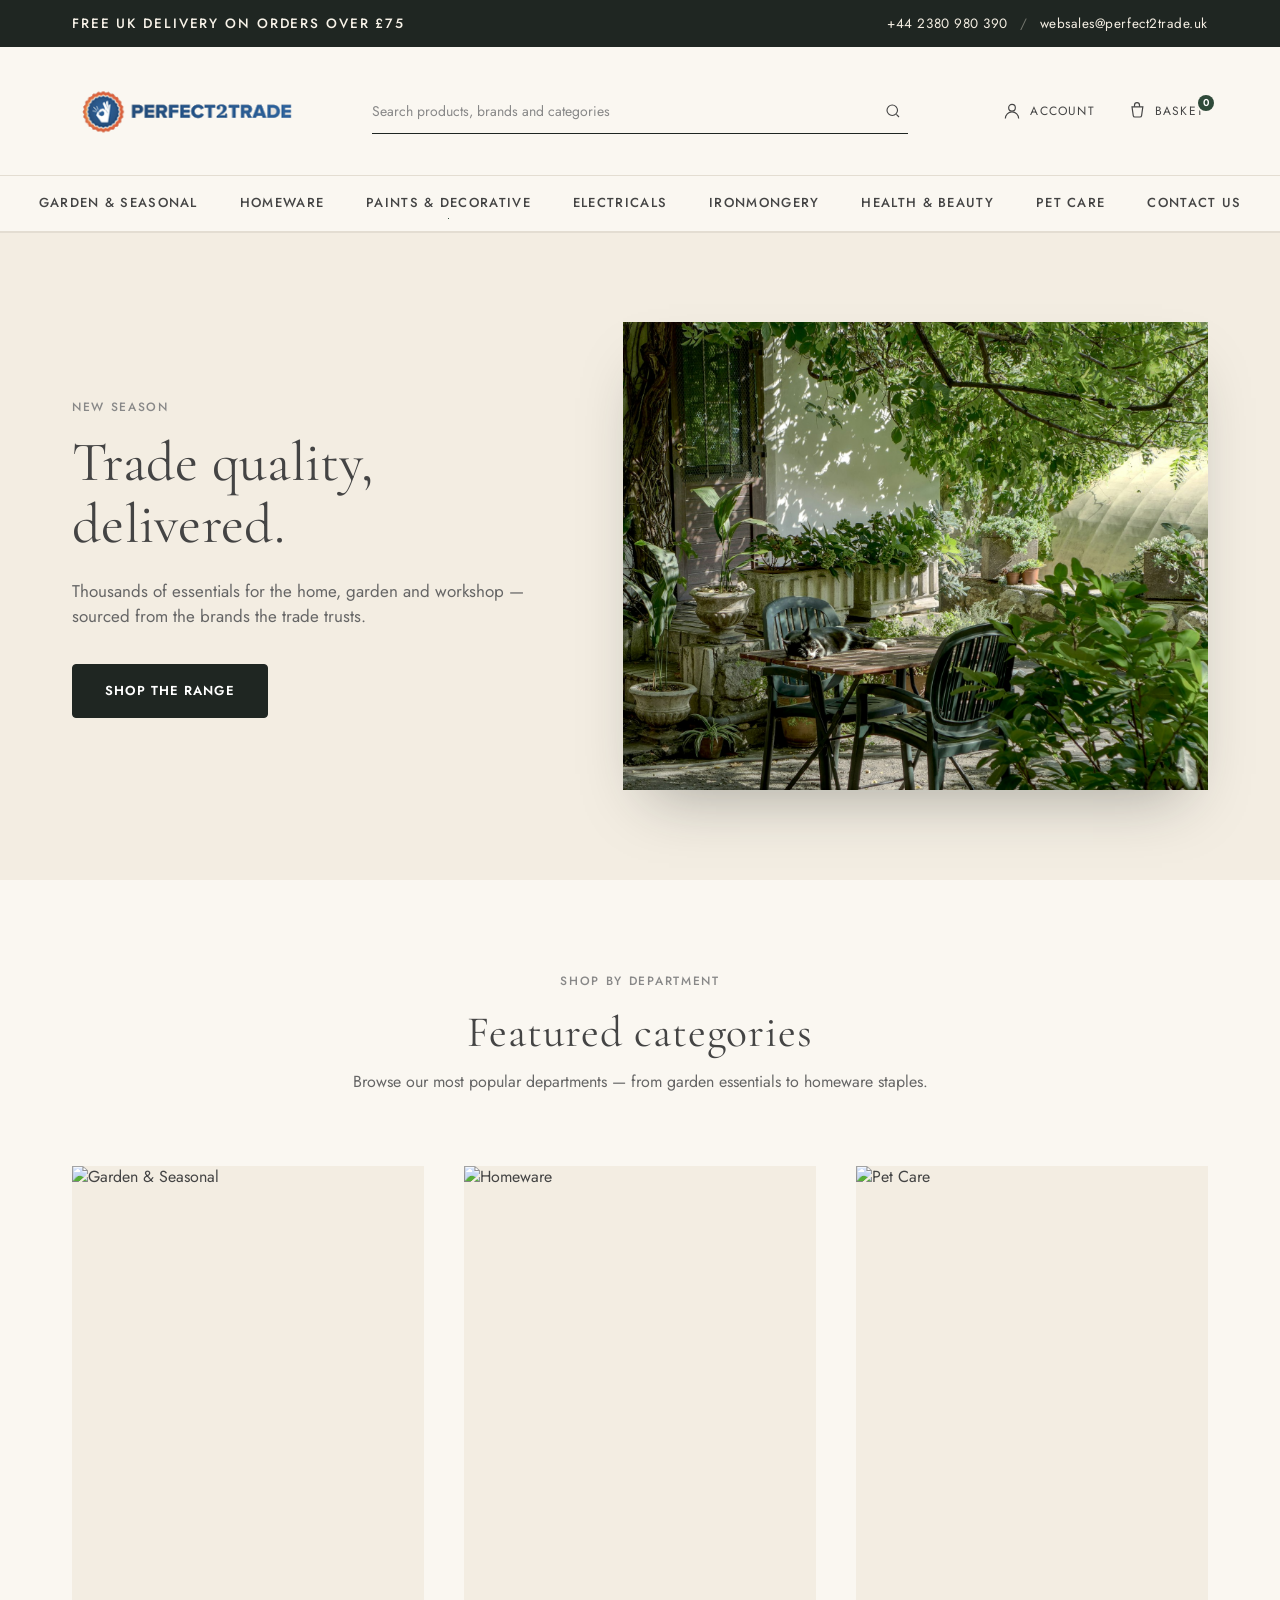
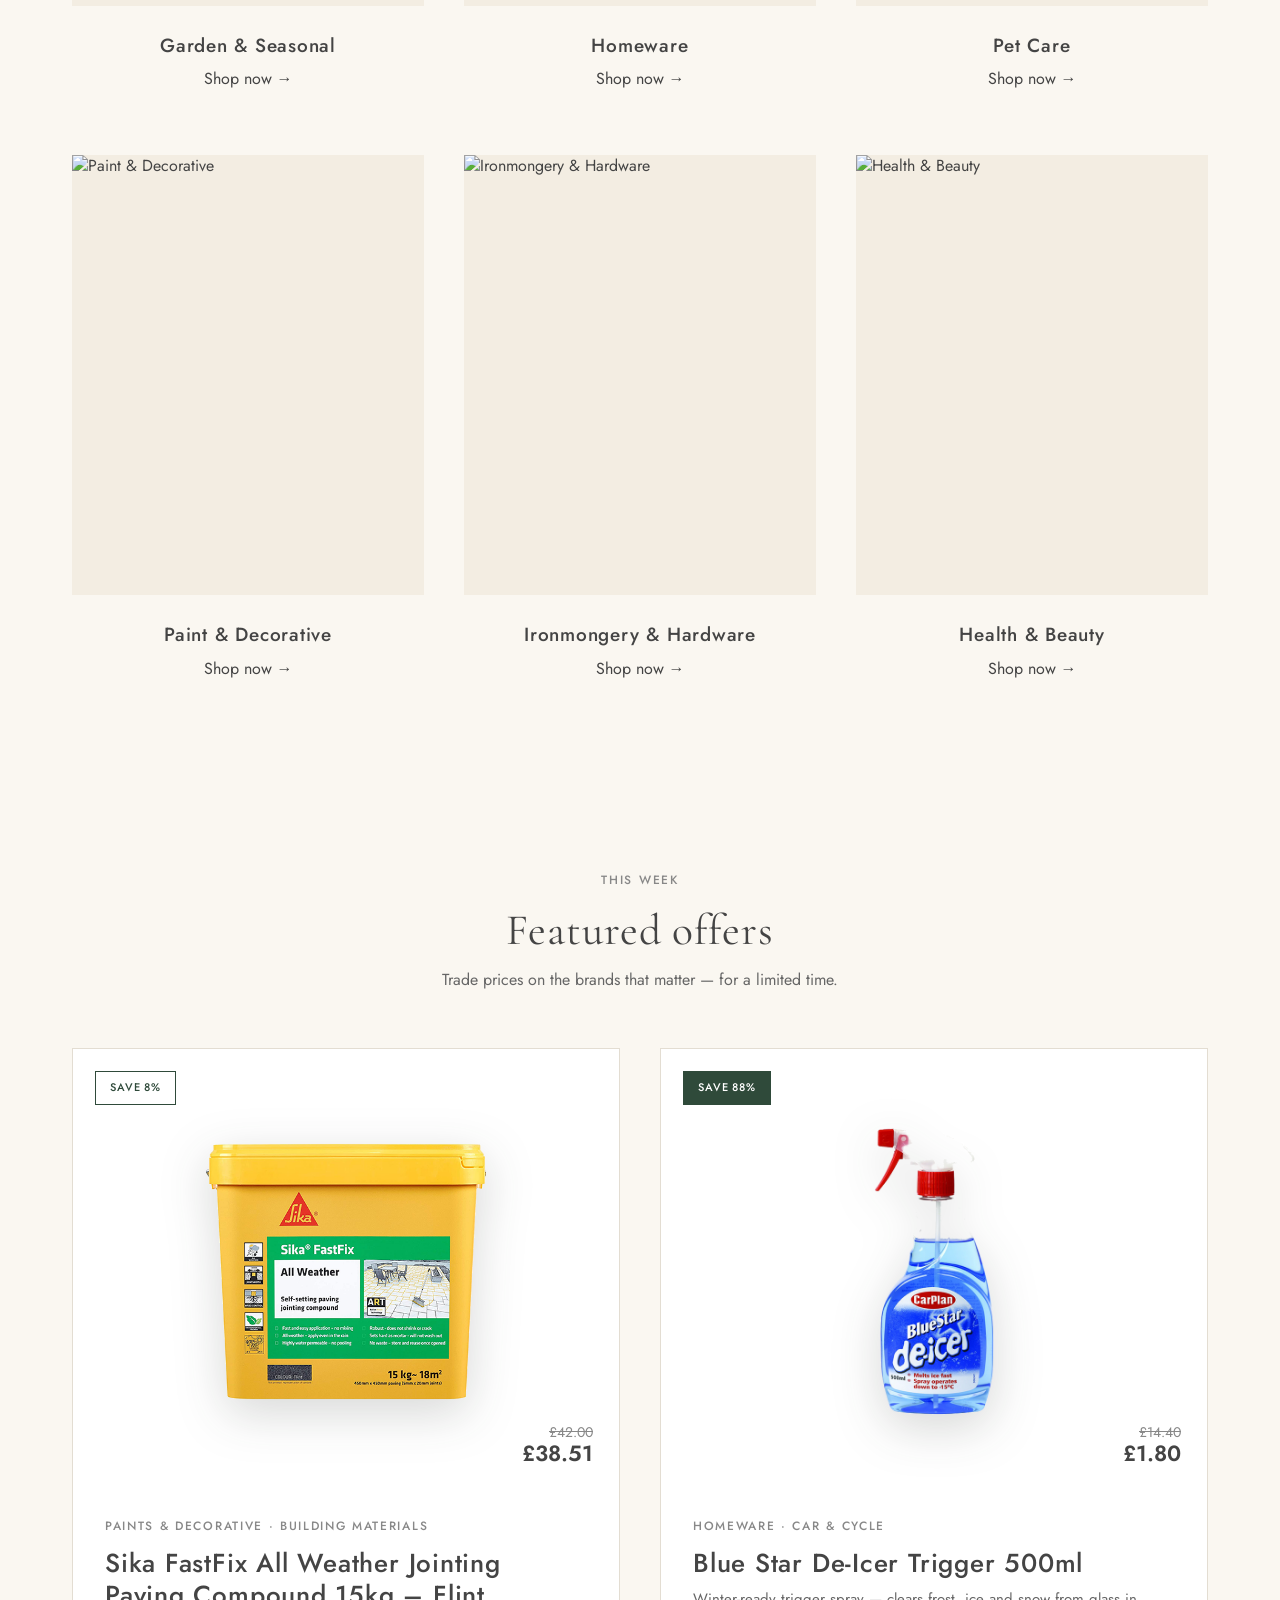
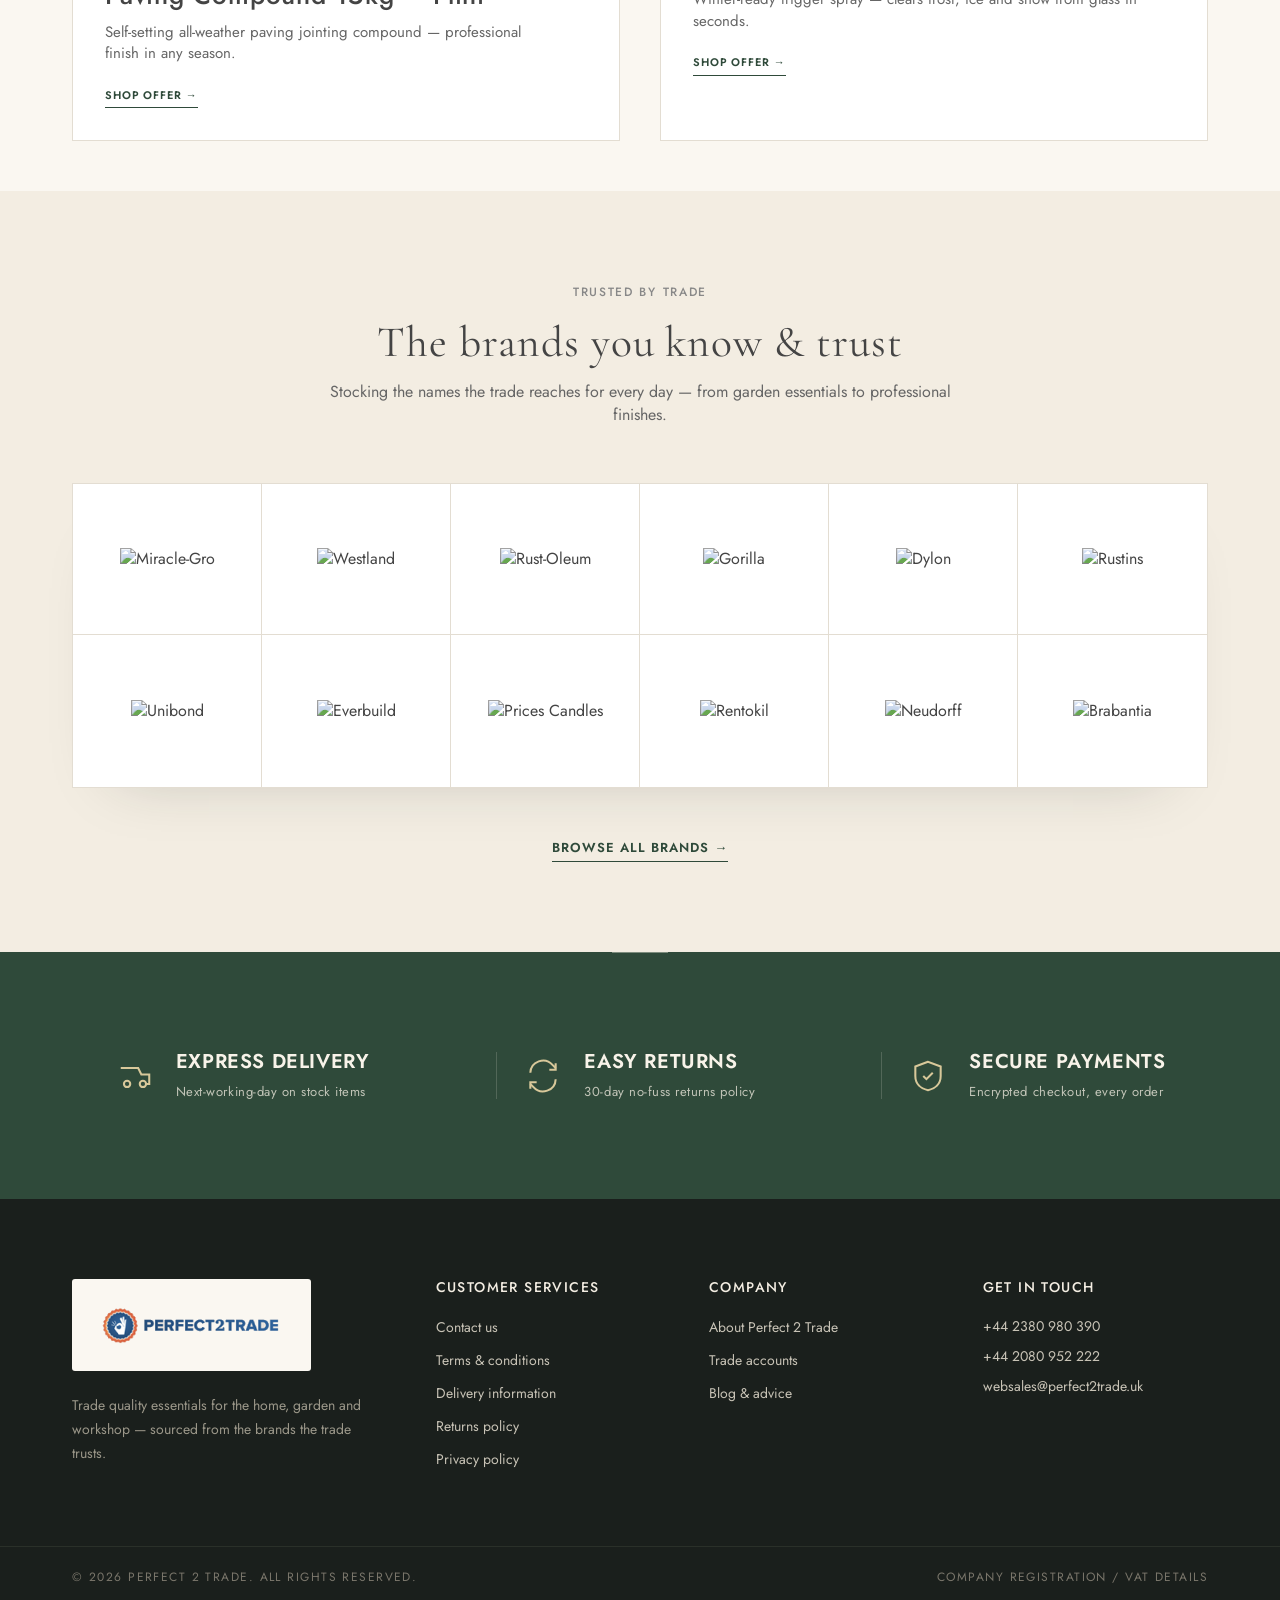
==== homepage-redesign/bootstrap-port/index.html @ 9d2cd4cf "Initial commit: Perfect 2 Trade redesign Static HTML/CSS redesign of perfect2trade.uk with Cox & Cox" ====
<!DOCTYPE html>
<html lang="en">
<head>
<meta charset="UTF-8" />
<meta name="viewport" content="width=device-width, initial-scale=1.0" />
<title>Perfect 2 Trade — Trade Quality Supplies Online</title>
<link rel="preconnect" href="https://fonts.googleapis.com">
<link rel="preconnect" href="https://fonts.gstatic.com" crossorigin>
<link href="https://fonts.googleapis.com/css2?family=Cormorant+Garamond:wght@400;500;600&family=Jost:wght@300;400;500;600&display=swap" rel="stylesheet">

<!-- Bootstrap 4.4 — loaded BEFORE our styles so our custom CSS wins via source order -->
<link rel="stylesheet"
  href="https://stackpath.bootstrapcdn.com/bootstrap/4.4.1/css/bootstrap.min.css"
  integrity="sha384-Vkoo8x4CGsO3+Hhxv8T/Q5PaXtkKtu6ug5TOeNV6gBiFeWPGFN9MuhOf23Q9Ifjh"
  crossorigin="anonymous">

<link rel="stylesheet" href="styles.css?v=2026051445" />
</head>
<body>

<!-- Utility bar -->
<div class="utility-bar">
  <div class="container utility-bar__inner">
    <span class="utility-bar__msg">Free UK delivery on orders over &pound;75</span>
    <div class="utility-bar__contact">
      <a href="tel:+442380980390">+44 2380 980 390</a>
      <span class="sep">/</span>
      <a href="mailto:websales@perfect2trade.uk">websales@perfect2trade.uk</a>
    </div>
  </div>
</div>

<!-- Header -->
<header class="header">
  <div class="container header__inner">
    <button class="nav-toggle" type="button" aria-label="Open menu" aria-expanded="false" aria-controls="primary-nav">
      <span class="nav-toggle__bar"></span>
      <span class="nav-toggle__bar"></span>
      <span class="nav-toggle__bar"></span>
    </button>

    <a href="#" class="logo">
      <img src="../assets/p2logo.png" alt="Perfect 2 Trade" class="logo__img" />
    </a>

    <form class="search" role="search">
      <input type="search" placeholder="Search products, brands and categories" aria-label="Search" />
      <button type="submit" aria-label="Search">
        <svg width="18" height="18" viewBox="0 0 24 24" fill="none" stroke="currentColor" stroke-width="1.5"><circle cx="11" cy="11" r="7"/><path d="m20 20-3.5-3.5"/></svg>
      </button>
    </form>

    <nav class="header__actions" aria-label="User">
      <a href="#" class="icon-link">
        <svg width="20" height="20" viewBox="0 0 24 24" fill="none" stroke="currentColor" stroke-width="1.4"><circle cx="12" cy="8" r="4"/><path d="M4 21c0-4.4 3.6-8 8-8s8 3.6 8 8"/></svg>
        <span>Account</span>
      </a>
      <a href="#" class="icon-link icon-link--cart">
        <svg width="20" height="20" viewBox="0 0 24 24" fill="none" stroke="currentColor" stroke-width="1.4"><path d="M6 7h13l-1.5 10.5a2 2 0 0 1-2 1.7H9.5a2 2 0 0 1-2-1.7L6 7Z"/><path d="M9 7V5a3 3 0 0 1 6 0v2"/></svg>
        <span>Basket</span>
        <em class="badge">0</em>
      </a>
    </nav>
  </div>

  <!-- Primary nav -->
  <nav id="primary-nav" class="primary-nav" aria-label="Primary">
    <button class="nav-close" type="button" aria-label="Close menu">
      <svg width="22" height="22" viewBox="0 0 24 24" fill="none" stroke="currentColor" stroke-width="1.6" stroke-linecap="round"><path d="M6 6 L18 18"/><path d="M18 6 L6 18"/></svg>
    </button>
    <div class="container primary-nav__inner">
      <ul>

        <li class="has-mega">
          <a href="#">Garden &amp; Seasonal</a>
          <div class="mega" role="menu">
            <div class="container mega__inner">
              <div class="mega__cols">
                <div class="mega__col">
                  <h5>Garden Chemicals &amp; Growing Media</h5>
                  <ul>
                    <li><a href="#">Plant food &amp; fertiliser</a></li>
                    <li><a href="#">Compost &amp; soil</a></li>
                    <li><a href="#">Weed &amp; pest control</a></li>
                    <li><a href="#">Lawn care</a></li>
                    <li><a href="#">Seeds &amp; bulbs</a></li>
                  </ul>
                </div>
                <div class="mega__col">
                  <h5>Garden Sundries</h5>
                  <ul>
                    <li><a href="#">Hand tools</a></li>
                    <li><a href="#">Planters &amp; pots</a></li>
                    <li><a href="#">Watering &amp; hoses</a></li>
                    <li><a href="#">Twine &amp; supports</a></li>
                    <li><a href="#">Outdoor lighting</a></li>
                  </ul>
                </div>
                <div class="mega__col">
                  <h5>Seasonal</h5>
                  <ul>
                    <li><a href="#">Winter essentials</a></li>
                    <li><a href="#">De-icing &amp; salt</a></li>
                    <li><a href="#">BBQ &amp; outdoor cooking</a></li>
                    <li><a href="#">Christmas decor</a></li>
                    <li><a href="#">Spring planting</a></li>
                  </ul>
                  <a href="#" class="mega__shop-all">Shop all Garden &rarr;</a>
                </div>
              </div>
              <a href="#" class="mega__promo">
                <img src="assets/category-garden.jpg" alt="" loading="lazy" />
                <div class="mega__promo-body">
                  <span class="eyebrow">Featured</span>
                  <h6>Spring planting essentials</h6>
                  <span class="link-arrow">Shop now &rarr;</span>
                </div>
              </a>
            </div>
          </div>
        </li>

        <li class="has-mega">
          <a href="#">Homeware</a>
          <div class="mega" role="menu">
            <div class="container mega__inner">
              <div class="mega__cols">
                <div class="mega__col">
                  <h5>Kitchen &amp; Cleaning</h5>
                  <ul>
                    <li><a href="#">Kitchenware</a></li>
                    <li><a href="#">Cleaning materials</a></li>
                    <li><a href="#">Domestic chemicals</a></li>
                    <li><a href="#">Laundry &amp; fabric care</a></li>
                    <li><a href="#">Bins &amp; storage</a></li>
                  </ul>
                </div>
                <div class="mega__col">
                  <h5>Lighting &amp; Batteries</h5>
                  <ul>
                    <li><a href="#">Light bulbs</a></li>
                    <li><a href="#">Lamps &amp; fittings</a></li>
                    <li><a href="#">Household batteries</a></li>
                    <li><a href="#">Torches</a></li>
                    <li><a href="#">Plugs &amp; adapters</a></li>
                  </ul>
                </div>
                <div class="mega__col">
                  <h5>Living &amp; Decor</h5>
                  <ul>
                    <li><a href="#">Candles &amp; fragrance</a></li>
                    <li><a href="#">Car &amp; cycle accessories</a></li>
                    <li><a href="#">Appliances</a></li>
                    <li><a href="#">Electrical accessories</a></li>
                  </ul>
                  <a href="#" class="mega__shop-all">Shop all Homeware &rarr;</a>
                </div>
              </div>
              <a href="#" class="mega__promo">
                <img src="https://perfect2trade.uk/wp-content/uploads/2022/01/homeImages/HOMEWARE-scaled.webp" alt="" loading="lazy" />
                <div class="mega__promo-body">
                  <span class="eyebrow">Brand spotlight</span>
                  <h6>Brabantia storage</h6>
                  <span class="link-arrow">Discover &rarr;</span>
                </div>
              </a>
            </div>
          </div>
        </li>

        <li class="has-mega">
          <a href="#">Paints &amp; Decorative</a>
          <div class="mega" role="menu">
            <div class="container mega__inner">
              <div class="mega__cols">
                <div class="mega__col">
                  <h5>Paints</h5>
                  <ul>
                    <li><a href="#">Interior paints</a></li>
                    <li><a href="#">Exterior paints</a></li>
                    <li><a href="#">Speciality paints</a></li>
                    <li><a href="#">Woodcare &amp; stains</a></li>
                    <li><a href="#">Spray paints</a></li>
                  </ul>
                </div>
                <div class="mega__col">
                  <h5>Tools &amp; Preparation</h5>
                  <ul>
                    <li><a href="#">Decorating tools</a></li>
                    <li><a href="#">DIY tools</a></li>
                    <li><a href="#">Brushes &amp; rollers</a></li>
                    <li><a href="#">Fillers &amp; sandpaper</a></li>
                    <li><a href="#">Masking &amp; sheeting</a></li>
                  </ul>
                </div>
                <div class="mega__col">
                  <h5>Adhesives &amp; Building</h5>
                  <ul>
                    <li><a href="#">Adhesives &amp; sealants</a></li>
                    <li><a href="#">Building materials</a></li>
                    <li><a href="#">Tapes</a></li>
                    <li><a href="#">Cement &amp; mortar</a></li>
                  </ul>
                  <a href="#" class="mega__shop-all">Shop all Paints &rarr;</a>
                </div>
              </div>
              <a href="#" class="mega__promo">
                <img src="https://perfect2trade.uk/wp-content/uploads/2022/01/homeImages/PAINT-DECORATIVE-1536x1488-2.webp" alt="" loading="lazy" />
                <div class="mega__promo-body">
                  <span class="eyebrow">Trade favourite</span>
                  <h6>Rust-Oleum collection</h6>
                  <span class="link-arrow">Shop now &rarr;</span>
                </div>
              </a>
            </div>
          </div>
        </li>

        <li class="has-mega">
          <a href="#">Electricals</a>
          <div class="mega" role="menu">
            <div class="container mega__inner">
              <div class="mega__cols">
                <div class="mega__col">
                  <h5>Lighting &amp; Batteries</h5>
                  <ul>
                    <li><a href="#">LED bulbs</a></li>
                    <li><a href="#">Halogen &amp; fluorescent</a></li>
                    <li><a href="#">Torches &amp; lanterns</a></li>
                    <li><a href="#">Household batteries</a></li>
                    <li><a href="#">Rechargeables</a></li>
                  </ul>
                </div>
                <div class="mega__col">
                  <h5>Appliances</h5>
                  <ul>
                    <li><a href="#">Small kitchen appliances</a></li>
                    <li><a href="#">Cleaning appliances</a></li>
                    <li><a href="#">Personal care</a></li>
                    <li><a href="#">Heaters &amp; fans</a></li>
                  </ul>
                </div>
                <div class="mega__col">
                  <h5>Accessories</h5>
                  <ul>
                    <li><a href="#">Plugs, sockets &amp; fuses</a></li>
                    <li><a href="#">Extension leads</a></li>
                    <li><a href="#">Cable &amp; wiring</a></li>
                    <li><a href="#">Smart home</a></li>
                  </ul>
                  <a href="#" class="mega__shop-all">Shop all Electricals &rarr;</a>
                </div>
              </div>
              <a href="#" class="mega__promo">
                <img src="https://perfect2trade.uk/wp-content/uploads/2022/01/homeImages/HOMEWARE-scaled.webp" alt="" loading="lazy" />
                <div class="mega__promo-body">
                  <span class="eyebrow">New in</span>
                  <h6>LED lighting range</h6>
                  <span class="link-arrow">See more &rarr;</span>
                </div>
              </a>
            </div>
          </div>
        </li>

        <li class="has-mega">
          <a href="#">Ironmongery</a>
          <div class="mega" role="menu">
            <div class="container mega__inner">
              <div class="mega__cols">
                <div class="mega__col">
                  <h5>Fixings &amp; Fasteners</h5>
                  <ul>
                    <li><a href="#">Screws &amp; nails</a></li>
                    <li><a href="#">Bolts &amp; nuts</a></li>
                    <li><a href="#">Wall plugs</a></li>
                    <li><a href="#">Anchors &amp; rivets</a></li>
                  </ul>
                </div>
                <div class="mega__col">
                  <h5>Locks, Hinges &amp; Handles</h5>
                  <ul>
                    <li><a href="#">Door locks</a></li>
                    <li><a href="#">Padlocks</a></li>
                    <li><a href="#">Hinges</a></li>
                    <li><a href="#">Handles &amp; knobs</a></li>
                    <li><a href="#">Catches &amp; bolts</a></li>
                  </ul>
                </div>
                <div class="mega__col">
                  <h5>Tools &amp; Hardware</h5>
                  <ul>
                    <li><a href="#">Hand tools</a></li>
                    <li><a href="#">Measuring &amp; marking</a></li>
                    <li><a href="#">Chains &amp; cables</a></li>
                    <li><a href="#">Storage &amp; hooks</a></li>
                  </ul>
                  <a href="#" class="mega__shop-all">Shop all Ironmongery &rarr;</a>
                </div>
              </div>
              <a href="#" class="mega__promo">
                <img src="https://perfect2trade.uk/wp-content/uploads/2022/01/homeImages/IRONMONGERY-HARDWARE-scaled.webp" alt="" loading="lazy" />
                <div class="mega__promo-body">
                  <span class="eyebrow">Trade essentials</span>
                  <h6>Workshop hardware</h6>
                  <span class="link-arrow">Browse &rarr;</span>
                </div>
              </a>
            </div>
          </div>
        </li>

        <li class="has-mega">
          <a href="#">Health &amp; Beauty</a>
          <div class="mega" role="menu">
            <div class="container mega__inner">
              <div class="mega__cols">
                <div class="mega__col">
                  <h5>Personal Care</h5>
                  <ul>
                    <li><a href="#">Men&rsquo;s care</a></li>
                    <li><a href="#">Women&rsquo;s care</a></li>
                    <li><a href="#">Baby care</a></li>
                    <li><a href="#">Oral care</a></li>
                    <li><a href="#">Bath &amp; shower</a></li>
                  </ul>
                </div>
                <div class="mega__col">
                  <h5>Fragrance</h5>
                  <ul>
                    <li><a href="#">Perfumes</a></li>
                    <li><a href="#">Fragrance oils</a></li>
                    <li><a href="#">Aftershave</a></li>
                    <li><a href="#">Body sprays</a></li>
                  </ul>
                </div>
                <div class="mega__col">
                  <h5>Wellbeing</h5>
                  <ul>
                    <li><a href="#">Health care</a></li>
                    <li><a href="#">First aid</a></li>
                    <li><a href="#">Vitamins &amp; supplements</a></li>
                  </ul>
                  <a href="#" class="mega__shop-all">Shop all Health &amp; Beauty &rarr;</a>
                </div>
              </div>
              <a href="#" class="mega__promo">
                <img src="https://perfect2trade.uk/wp-content/uploads/2022/01/homeImages/HEALTH-BEAUTY-scaled.webp" alt="" loading="lazy" />
                <div class="mega__promo-body">
                  <span class="eyebrow">Featured</span>
                  <h6>Astonish &amp; favourites</h6>
                  <span class="link-arrow">Shop edit &rarr;</span>
                </div>
              </a>
            </div>
          </div>
        </li>

        <li class="has-mega">
          <a href="#">Pet Care</a>
          <div class="mega" role="menu">
            <div class="container mega__inner">
              <div class="mega__cols">
                <div class="mega__col">
                  <h5>Dog</h5>
                  <ul>
                    <li><a href="#">Dog food &amp; treats</a></li>
                    <li><a href="#">Toys</a></li>
                    <li><a href="#">Beds &amp; bedding</a></li>
                    <li><a href="#">Grooming</a></li>
                    <li><a href="#">Leads &amp; collars</a></li>
                  </ul>
                </div>
                <div class="mega__col">
                  <h5>Cat</h5>
                  <ul>
                    <li><a href="#">Cat food &amp; treats</a></li>
                    <li><a href="#">Litter &amp; trays</a></li>
                    <li><a href="#">Toys &amp; scratchers</a></li>
                    <li><a href="#">Beds &amp; carriers</a></li>
                  </ul>
                </div>
                <div class="mega__col">
                  <h5>Other Pets</h5>
                  <ul>
                    <li><a href="#">Small animals</a></li>
                    <li><a href="#">Birds &amp; wild birds</a></li>
                    <li><a href="#">Fish &amp; aquarium</a></li>
                    <li><a href="#">Pest &amp; flea control</a></li>
                  </ul>
                  <a href="#" class="mega__shop-all">Shop all Pet Care &rarr;</a>
                </div>
              </div>
              <a href="#" class="mega__promo">
                <img src="assets/category-pet.jpg" alt="" loading="lazy" />
                <div class="mega__promo-body">
                  <span class="eyebrow">Tail-waggers</span>
                  <h6>Premium dog food</h6>
                  <span class="link-arrow">Shop dog &rarr;</span>
                </div>
              </a>
            </div>
          </div>
        </li>

        <li><a href="#">Contact us</a></li>
      </ul>
    </div>
  </nav>
</header>

<!-- Hero -->
<section class="hero">
  <div class="hero__slide">
    <div class="container hero__grid">
      <div class="hero__copy">
        <span class="eyebrow">New Season</span>
        <h1>Trade quality, <em>delivered.</em></h1>
        <p>Thousands of essentials for the home, garden and workshop &mdash; sourced from the brands the trade trusts.</p>
        <a href="#" class="btn btn--primary">Shop the range</a>
      </div>
      <div class="hero__visual" aria-hidden="true">
        <img src="../assets/hero-garden.jpg" alt="" class="hero__image" />
      </div>
    </div>
  </div>
</section>

<!-- Category section -->
<section class="categories">
  <div class="container">
    <header class="section-head">
      <span class="eyebrow">Shop by department</span>
      <h2>Featured categories</h2>
      <p>Browse our most popular departments &mdash; from garden essentials to homeware staples.</p>
    </header>

    <div class="category-grid">
      <a href="#" class="category-card">
        <div class="category-card__image">
          <img src="https://perfect2trade.uk/wp-content/uploads/2022/01/homeImages/garden-1536x1024-2.webp" alt="Garden & Seasonal" loading="lazy" />
        </div>
        <div class="category-card__body">
          <span class="category-card__label">Garden &amp; Seasonal</span>
          <span class="category-card__cta">Shop now &rarr;</span>
        </div>
      </a>

      <a href="#" class="category-card">
        <div class="category-card__image">
          <img src="https://perfect2trade.uk/wp-content/uploads/2022/01/homeImages/HOMEWARE-scaled.webp" alt="Homeware" loading="lazy" />
        </div>
        <div class="category-card__body">
          <span class="category-card__label">Homeware</span>
          <span class="category-card__cta">Shop now &rarr;</span>
        </div>
      </a>

      <a href="#" class="category-card">
        <div class="category-card__image">
          <img src="https://perfect2trade.uk/wp-content/uploads/2022/01/homeImages/pexels-chevanon-photography-1108099-scaled.webp" alt="Pet Care" loading="lazy" />
        </div>
        <div class="category-card__body">
          <span class="category-card__label">Pet Care</span>
          <span class="category-card__cta">Shop now &rarr;</span>
        </div>
      </a>

      <a href="#" class="category-card">
        <div class="category-card__image">
          <img src="https://perfect2trade.uk/wp-content/uploads/2022/01/homeImages/PAINT-DECORATIVE-1536x1488-2.webp" alt="Paint & Decorative" loading="lazy" />
        </div>
        <div class="category-card__body">
          <span class="category-card__label">Paint &amp; Decorative</span>
          <span class="category-card__cta">Shop now &rarr;</span>
        </div>
      </a>

      <a href="#" class="category-card">
        <div class="category-card__image">
          <img src="https://perfect2trade.uk/wp-content/uploads/2022/01/homeImages/IRONMONGERY-HARDWARE-scaled.webp" alt="Ironmongery & Hardware" loading="lazy" />
        </div>
        <div class="category-card__body">
          <span class="category-card__label">Ironmongery &amp; Hardware</span>
          <span class="category-card__cta">Shop now &rarr;</span>
        </div>
      </a>

      <a href="#" class="category-card">
        <div class="category-card__image">
          <img src="https://perfect2trade.uk/wp-content/uploads/2022/01/homeImages/HEALTH-BEAUTY-scaled.webp" alt="Health & Beauty" loading="lazy" />
        </div>
        <div class="category-card__body">
          <span class="category-card__label">Health &amp; Beauty</span>
          <span class="category-card__cta">Shop now &rarr;</span>
        </div>
      </a>
    </div>

  </div>
</section>

<!-- Offers -->
<section class="offers">
  <div class="container">
    <header class="section-head section-head--center">
      <span class="eyebrow">This week</span>
      <h2>Featured offers</h2>
      <p>Trade prices on the brands that matter &mdash; for a limited time.</p>
    </header>
    <div class="offer-grid">
      <a href="#" class="offer-card offer-card--dylon">
        <div class="offer-card__art">
          <span class="offer-card__badge">Save 8%</span>
          <img src="../assets/offer-sika.png" alt="Sika FastFix All Weather Jointing Paving Compound" class="offer-card__product" loading="lazy" />
          <div class="offer-card__price">
            <span class="offer-card__was">&pound;42.00</span>
            <span class="offer-card__now">&pound;38.51</span>
          </div>
        </div>
        <div class="offer-card__body">
          <span class="eyebrow">Paints &amp; Decorative &middot; Building Materials</span>
          <h3>Sika FastFix All Weather Jointing Paving Compound 15kg &ndash; Flint</h3>
          <p>Self-setting all-weather paving jointing compound &mdash; professional finish in any season.</p>
          <span class="link-arrow">Shop offer &rarr;</span>
        </div>
      </a>

      <a href="#" class="offer-card offer-card--sika">
        <div class="offer-card__art">
          <span class="offer-card__badge offer-card__badge--alt">Save 88%</span>
          <img src="../assets/offer-deicer.png" alt="Blue Star De-Icer Trigger Spray 500ml" class="offer-card__product" loading="lazy" />
          <div class="offer-card__price">
            <span class="offer-card__was">&pound;14.40</span>
            <span class="offer-card__now">&pound;1.80</span>
          </div>
        </div>
        <div class="offer-card__body">
          <span class="eyebrow">Homeware &middot; Car &amp; Cycle</span>
          <h3>Blue Star De-Icer Trigger 500ml</h3>
          <p>Winter-ready trigger spray &mdash; clears frost, ice and snow from glass in seconds.</p>
          <span class="link-arrow">Shop offer &rarr;</span>
        </div>
      </a>
    </div>
  </div>
</section>

<!-- Brands -->
<section class="brands">
  <div class="container">
    <header class="section-head section-head--center">
      <span class="eyebrow">Trusted by trade</span>
      <h2>The brands you know <em>&amp; trust</em></h2>
      <p>Stocking the names the trade reaches for every day &mdash; from garden essentials to professional finishes.</p>
    </header>
    <ul class="brand-row">
      <li><img src="https://perfect2trade.uk/wp-content/uploads/2022/01/homeImages/resized_resized_Miracle-Gro-800x800.webp" alt="Miracle-Gro" loading="lazy" /></li>
      <li><img src="https://perfect2trade.uk/wp-content/uploads/2022/01/homeImages/Westland.webp" alt="Westland" loading="lazy" /></li>
      <li><img src="https://perfect2trade.uk/wp-content/uploads/2022/01/homeImages/rustoleun.webp" alt="Rust-Oleum" loading="lazy" /></li>
      <li><img src="https://perfect2trade.uk/wp-content/uploads/2022/01/homeImages/Gorilla.webp" alt="Gorilla" loading="lazy" /></li>
      <li><img src="https://perfect2trade.uk/wp-content/uploads/2022/01/homeImages/Dylon.webp" alt="Dylon" loading="lazy" /></li>
      <li><img src="https://perfect2trade.uk/wp-content/uploads/2022/01/homeImages/Rustins-.webp" alt="Rustins" loading="lazy" /></li>
      <li><img src="https://perfect2trade.uk/wp-content/uploads/2022/01/homeImages/Unibond.webp" alt="Unibond" loading="lazy" /></li>
      <li><img src="https://perfect2trade.uk/wp-content/uploads/2022/01/homeImages/Everbuild.webp" alt="Everbuild" loading="lazy" /></li>
      <li><img src="https://perfect2trade.uk/wp-content/uploads/2022/01/homeImages/Prices-Candles-mb.webp" alt="Prices Candles" loading="lazy" /></li>
      <li><img src="https://perfect2trade.uk/wp-content/uploads/2022/01/homeImages/RENTOKIL-mb.webp" alt="Rentokil" loading="lazy" /></li>
      <li><img src="https://perfect2trade.uk/wp-content/uploads/2022/01/homeImages/Neudorff-mb.webp" alt="Neudorff" loading="lazy" /></li>
      <li><img src="https://perfect2trade.uk/wp-content/uploads/2022/01/homeImages/Brabantia-mb.webp" alt="Brabantia" loading="lazy" /></li>
    </ul>
    <div class="brands__cta">
      <a href="#" class="link-arrow">Browse all brands &rarr;</a>
    </div>
  </div>
</section>

<!-- Trust strip -->
<section class="trust">
  <div class="container trust__inner">
    <div class="trust__item">
      <svg width="26" height="26" viewBox="0 0 24 24" fill="none" stroke="currentColor" stroke-width="1.3"><path d="M3 7h11l2 4h5v6h-2"/><circle cx="7" cy="17" r="2"/><circle cx="17" cy="17" r="2"/></svg>
      <div>
        <strong>Express delivery</strong>
        <span>Next-working-day on stock items</span>
      </div>
    </div>
    <div class="trust__item">
      <svg width="26" height="26" viewBox="0 0 24 24" fill="none" stroke="currentColor" stroke-width="1.3"><path d="M4 10a8 8 0 0 1 14-5l2 2"/><path d="M20 4v4h-4"/><path d="M20 14a8 8 0 0 1-14 5l-2-2"/><path d="M4 20v-4h4"/></svg>
      <div>
        <strong>Easy returns</strong>
        <span>30-day no-fuss returns policy</span>
      </div>
    </div>
    <div class="trust__item">
      <svg width="26" height="26" viewBox="0 0 24 24" fill="none" stroke="currentColor" stroke-width="1.3"><path d="M12 3 4 6v6c0 5 3.5 8 8 9 4.5-1 8-4 8-9V6l-8-3Z"/><path d="m9 12 2 2 4-4"/></svg>
      <div>
        <strong>Secure payments</strong>
        <span>Encrypted checkout, every order</span>
      </div>
    </div>
  </div>
</section>

<!-- Footer -->
<footer class="footer">
  <div class="container footer__grid">
    <div class="footer__col footer__col--brand">
      <a href="#" class="footer-logo" aria-label="Perfect 2 Trade">
        <img src="../assets/p2logo.png" alt="Perfect 2 Trade" class="footer-logo__img" />
      </a>
      <p>Trade quality essentials for the home, garden and workshop &mdash; sourced from the brands the trade trusts.</p>
    </div>
    <div class="footer__col">
      <h4>Customer services</h4>
      <ul>
        <li><a href="#">Contact us</a></li>
        <li><a href="#">Terms &amp; conditions</a></li>
        <li><a href="#">Delivery information</a></li>
        <li><a href="#">Returns policy</a></li>
        <li><a href="#">Privacy policy</a></li>
      </ul>
    </div>
    <div class="footer__col">
      <h4>Company</h4>
      <ul>
        <li><a href="#">About Perfect 2 Trade</a></li>
        <li><a href="#">Trade accounts</a></li>
        <li><a href="#">Blog &amp; advice</a></li>
      </ul>
    </div>
    <div class="footer__col">
      <h4>Get in touch</h4>
      <ul class="footer__contact">
        <li>+44 2380 980 390</li>
        <li>+44 2080 952 222</li>
        <li>websales@perfect2trade.uk</li>
      </ul>
    </div>
  </div>
  <div class="footer__base">
    <div class="container">
      <span>&copy; 2026 Perfect 2 Trade. All rights reserved.</span>
      <span>Company registration / VAT details</span>
    </div>
  </div>
</footer>

<!-- Mobile nav backdrop -->
<div class="nav-backdrop" hidden></div>

<!-- Bootstrap 4.4 dependencies (jQuery + Popper + BS JS) — for use elsewhere in your project -->
<script src="https://code.jquery.com/jquery-3.4.1.slim.min.js"
  integrity="sha384-J6qa4849blE2+poT4WnyKhv5vZF5SrPr0iEjrRCmcbSTX9SHwLfvxQiW2hi6Xj4M"
  crossorigin="anonymous"></script>
<script src="https://cdn.jsdelivr.net/npm/popper.js@1.16.0/dist/umd/popper.min.js"
  integrity="sha384-Q6E9RHvbIyZFJoft+2mJbHaEWldlvI9IOYy5n3zV9zzTtmI3UksdQRVvoxMfooAo"
  crossorigin="anonymous"></script>
<script src="https://stackpath.bootstrapcdn.com/bootstrap/4.4.1/js/bootstrap.min.js"
  integrity="sha384-wfSDF2E50Y2D1uUdj0O3uMBJnjuUD4Ih7YwaYd1iqfktj0Uod8GCExl3Og8ifwB6"
  crossorigin="anonymous"></script>

<script>
  (function () {
    const toggle = document.querySelector('.nav-toggle');
    const close = document.querySelector('.nav-close');
    const nav = document.getElementById('primary-nav');
    const backdrop = document.querySelector('.nav-backdrop');
    const body = document.body;
    if (!toggle || !nav) return;

    function setMenu(open) {
      toggle.setAttribute('aria-expanded', open ? 'true' : 'false');
      toggle.setAttribute('aria-label', open ? 'Close menu' : 'Open menu');
      body.classList.toggle('menu-open', open);
      backdrop.hidden = !open;
    }

    toggle.addEventListener('click', () => {
      setMenu(toggle.getAttribute('aria-expanded') !== 'true');
    });

    if (close) close.addEventListener('click', () => setMenu(false));
    backdrop.addEventListener('click', () => setMenu(false));

    const accordionMq = window.matchMedia('(max-width: 768px)');

    // On mobile, top-level mega items toggle their accordion instead of navigating.
    document.querySelectorAll('.has-mega > a').forEach((a) => {
      a.addEventListener('click', (e) => {
        if (!accordionMq.matches) return;
        e.preventDefault();
        e.stopPropagation();
        a.parentElement.classList.toggle('is-open');
      });
    });

    // Close the drawer when a real sub-link is tapped, but not when toggling
    // a top-level accordion header.
    nav.addEventListener('click', (e) => {
      const a = e.target.closest('a');
      if (!a) return;
      if (a.classList.contains('mega__shop-all')) return;
      if (accordionMq.matches && a.parentElement.classList.contains('has-mega')) return;
      setMenu(false);
    });

    // When resizing past mobile, collapse any open accordions
    accordionMq.addEventListener('change', (e) => {
      if (!e.matches) {
        document.querySelectorAll('.has-mega.is-open').forEach(li => li.classList.remove('is-open'));
      }
    });

    document.addEventListener('keydown', (e) => {
      if (e.key === 'Escape') setMenu(false);
    });

    // Close drawer if viewport grows past mobile breakpoint
    const mq = window.matchMedia('(min-width: 769px)');
    mq.addEventListener('change', (e) => { if (e.matches) setMenu(false); });
  })();
</script>

</body>
</html>
---- homepage-redesign/bootstrap-port/styles.css ----
/* ============================================================
   Perfect 2 Trade — homepage redesign
   Typography & spacing inspired by coxandcox.co.uk
   ============================================================ */

:root {
  /* Palette — warm, refined neutrals */
  --ink:        #1f2622;     /* dark UI surfaces only — utility bar, button bg, hamburger bars */
  --ink-soft:   #666;        /* secondary body text — descriptions, paragraphs */
  --muted:      #888;        /* tertiary — labels, eyebrows, captions */
  --line:       #e3ddd2;     /* warm hairline */
  --paper:      #faf7f1;     /* off-white background */
  --paper-2:    #f3ede2;     /* warmer sand for sections */
  --accent:     #2f4a3a;     /* deep forest green */
  --accent-ink: #ffffff;
  --gold:       #a98a55;

  /* Typography */
  --serif: "Cormorant Garamond", "Times New Roman", serif;
  --sans:  "Jost", -apple-system, BlinkMacSystemFont, "Segoe UI", sans-serif;

  /* Rhythm */
  --container: 1200px;
  --section-y: clamp(56px, 7vw, 112px);
  --gutter: clamp(20px, 4vw, 32px);
  --radius: 2px;
}

* { box-sizing: border-box; }

html, body {
  margin: 0;
  background: var(--paper);
  color: #444;                 /* Cox & Cox body colour — medium charcoal */
  font-family: var(--sans);
  font-weight: 400;
  font-size: 16px;             /* Cox & Cox body size */
  line-height: 1.43;           /* Cox & Cox line-height — 22.86 / 16 */
  -webkit-font-smoothing: antialiased;
  overflow-x: hidden;
}

img, svg { display: block; max-width: 100%; height: auto; }
img { display: block; max-width: 100%; }
a { color: inherit; text-decoration: none; }

/* Container — centred with fluid horizontal padding */
.container {
  width: 100%;
  max-width: var(--container);
  margin-left: auto;
  margin-right: auto;
  padding-left: var(--gutter);
  padding-right: var(--gutter);
}

/* Typographic primitives — Cox & Cox dual-font system:
   - Display headings (H1, H2) use the serif (Baskerville role)
   - Utility headings (H3, H4, H5) and everything else use the sans (Gill Sans role)
   - Letter-spacing is mostly normal; only labels/eyebrows/buttons get tracking
*/
h1, h2, h3, h4, h5 {
  color: #444;
  margin: 0;
  letter-spacing: 0.005em;
}
h1 {
  font-family: var(--serif);
  font-weight: 400;
  font-size: clamp(34px, 4.6vw, 56px);
  line-height: 1.1;
}
h2 {
  font-family: var(--serif);
  font-weight: 400;
  font-size: clamp(28px, 3.4vw, 44px);
  line-height: 1.15;
  letter-spacing: 0.022em;
}
h3 {
  font-family: var(--sans);
  font-weight: 500;
  font-size: 18px;
  line-height: 1.35;
  letter-spacing: 0.03em;
}
h4 {
  font-family: var(--sans);
  font-weight: 500;
  font-size: 14px;
  letter-spacing: 0.1em;
  text-transform: uppercase;
}
h5 {
  font-family: var(--sans);
  font-weight: 500;
  font-size: 16px;
  letter-spacing: 0.02em;
}

h1 em, h2 em { font-style: normal; font-weight: inherit; color: inherit; }

.eyebrow {
  display: inline-block;
  font-family: var(--sans);
  font-size: 12px;
  font-weight: 500;
  letter-spacing: 0.14em;
  text-transform: uppercase;
  color: var(--muted);
  margin-bottom: 16px;
}

.section-head {
  text-align: left;
  max-width: 640px;
  margin: 0 0 56px;
}
.section-head p {
  margin: 14px 0 0;
  color: var(--ink-soft);
  font-size: 16px;
}
.section-head--center {
  text-align: center;
  margin-left: auto;
  margin-right: auto;
}

/* Buttons — Cox & Cox-style: UPPERCASE sans, weight 600, modest tracking */
.btn {
  display: inline-block;
  padding: 16px 32px;
  font-family: var(--sans);
  font-size: 13px;
  font-weight: 600;
  letter-spacing: 0.08em;
  text-transform: uppercase;
  border: 1px solid var(--ink);
  background: transparent;
  color: #444;
  cursor: pointer;
  transition: background .25s ease, color .25s ease, border-color .25s ease;
}
.btn--primary {
  background: var(--ink);
  color: #fff;
}
.btn--primary:hover { background: var(--accent); border-color: var(--accent); }

/* ============================================================
   Utility bar
   ============================================================ */
.utility-bar {
  background: var(--ink);
  color: #f3ede2;
  font-size: 13.5px;
  font-weight: 400;
  letter-spacing: 0.04em;
}
.utility-bar__inner {
  display: flex;
  justify-content: space-between;
  align-items: center;
  padding-top: 14px;
  padding-bottom: 14px;
  gap: 16px;
}
.utility-bar__msg {
  text-transform: uppercase;
  letter-spacing: 0.14em;
  font-weight: 500;
  color: #f8f3e9;
}
.utility-bar__contact {
  display: inline-flex;
  align-items: center;
  gap: 12px;
}
.utility-bar__contact a { color: #f3ede2; }
.utility-bar__contact a:hover { color: #fff; text-decoration: underline; text-underline-offset: 4px; }
.utility-bar__contact .sep { color: rgba(243,237,226,.4); }

/* ============================================================
   Header
   ============================================================ */
.header { background: var(--paper); border-bottom: 1px solid var(--line); }
.header__inner {
  display: grid;
  grid-template-columns: 1fr 2fr 1fr;
  align-items: center;
  gap: 32px;
  padding-top: 26px;
  padding-bottom: 26px;
}

.logo {
  display: inline-flex;
  align-items: center;
  gap: 10px;
  color: #444;
}
.logo__img {
  height: 76px;
  width: auto;
  display: block;
}
.logo__img--footer {
  height: 92px;
}

/* Footer logo: full logo image superimposed on a cream plate */
.footer-logo {
  display: inline-block;
  text-decoration: none;
}
.footer-logo__img {
  height: 64px;
  width: auto;
  display: block;
  background: var(--paper);
  padding: 14px 22px;
  box-sizing: content-box;
  border-radius: 3px;
}

/* Search */
.search {
  position: relative;
  display: flex;
  align-items: center;
  border-bottom: 1px solid var(--ink);
}
.header__search-toggle { display: none; }
.search input {
  flex: 1;
  border: 0;
  background: transparent;
  padding: 12px 0;
  font-family: var(--sans);
  font-size: 14px;
  color: #444;
  outline: none;
}
.search input::placeholder { color: var(--muted); font-weight: 400; }
.search button {
  background: transparent;
  border: 0;
  color: #444;
  cursor: pointer;
  padding: 6px;
}

/* Header actions */
.header__actions {
  display: flex;
  justify-content: flex-end;
  align-items: center;
  gap: 28px;
}

/* Hamburger — desktop hidden, mobile shown */
.nav-toggle {
  display: none;
  width: 42px;
  height: 42px;
  padding: 9px 8px;
  background: transparent;
  border: 0;
  border-radius: 2px;
  cursor: pointer;
  flex-direction: column;
  justify-content: space-between;
  align-items: stretch;
  color: #444;
}

/* Close X inside drawer — desktop hidden, mobile shown */
.nav-close {
  display: none;
  position: absolute;
  top: 16px;
  right: 16px;
  width: 40px;
  height: 40px;
  background: transparent;
  border: 0;
  cursor: pointer;
  color: #444;
  align-items: center;
  justify-content: center;
  z-index: 2;
}
.nav-toggle__bar {
  display: block;
  width: 100%;
  height: 2px;
  background: var(--ink);
  border-radius: 2px;
  transition: transform .25s ease, opacity .2s ease;
  transform-origin: center;
}
.nav-toggle[aria-expanded="true"] .nav-toggle__bar:nth-child(1) {
  transform: translateY(10px) rotate(45deg);
}
.nav-toggle[aria-expanded="true"] .nav-toggle__bar:nth-child(2) {
  opacity: 0;
}
.nav-toggle[aria-expanded="true"] .nav-toggle__bar:nth-child(3) {
  transform: translateY(-10px) rotate(-45deg);
}

/* Backdrop behind the mobile drawer */
.nav-backdrop {
  position: fixed;
  inset: 0;
  background: rgba(15, 25, 22, .55);
  z-index: 90;
  opacity: 0;
  animation: nav-fade-in .25s ease forwards;
}
@keyframes nav-fade-in { to { opacity: 1; } }
body.menu-open { overflow: hidden; }
.icon-link {
  display: inline-flex;
  align-items: center;
  gap: 8px;
  font-size: 12px;
  letter-spacing: 0.10em;
  text-transform: uppercase;
  color: #444;
  position: relative;
}
.icon-link:hover { color: var(--accent); }
.icon-link .badge {
  font-style: normal;
  background: var(--accent);
  color: #fff;
  font-size: 10px;
  border-radius: 999px;
  padding: 1px 6px;
  margin-left: 2px;
  letter-spacing: 0;
}

/* Cart icon — pin badge as an overlay on the basket's top-right corner */
.icon-link--cart {
  position: relative;
  overflow: visible;
  padding: 4px;
}
.icon-link--cart svg { display: block; }
.icon-link--cart .badge {
  position: absolute;
  top: -2px;
  right: -6px;
  min-width: 16px;
  height: 16px;
  padding: 0 4px;
  margin: 0;
  font-size: 10px;
  font-weight: 600;
  line-height: 16px;
  text-align: center;
  border-radius: 999px;
  box-shadow: 0 0 0 2px var(--paper);
}

/* Primary nav */
.primary-nav {
  border-top: 1px solid var(--line);
  border-bottom: 1px solid var(--line);
  background: var(--paper);
  position: relative;
}
.primary-nav__inner ul {
  list-style: none;
  margin: 0;
  padding: 0;
  display: flex;
  justify-content: center;
  gap: 42px;
}
.primary-nav a {
  display: block;
  padding: 18px 0;
  font-size: 13px;
  font-weight: 500;
  letter-spacing: 0.1em;
  text-transform: uppercase;
  color: #444;
  position: relative;
  white-space: nowrap;
}
.primary-nav a:hover { color: var(--accent); }
.primary-nav a::after {
  content: "";
  position: absolute;
  left: 50%;
  right: 50%;
  bottom: 12px;
  height: 1px;
  background: var(--accent);
  transition: left .25s ease, right .25s ease;
}
.primary-nav a:hover::after { left: 0; right: 0; }
.primary-nav__sale { color: var(--gold) !important; }

/* ============================================================
   Mega menu
   ============================================================ */
.has-mega { position: static; }

.mega {
  position: absolute;
  left: 0;
  right: 0;
  top: 100%;
  background: var(--paper);
  border-top: 1px solid var(--line);
  border-bottom: 1px solid var(--line);
  box-shadow: 0 30px 50px -28px rgba(31,38,34,.18);
  padding: 52px 0 56px;
  opacity: 0;
  visibility: hidden;
  transform: translateY(-10px);
  transition: opacity .28s ease, transform .28s ease, visibility 0s linear .28s;
  z-index: 50;
}

.has-mega:hover > .mega,
.has-mega:focus-within > .mega {
  opacity: 1;
  visibility: visible;
  transform: translateY(0);
  transition: opacity .28s ease, transform .28s ease, visibility 0s;
}

/* Keep parent nav item highlighted while mega is open */
.has-mega:hover > a,
.has-mega:focus-within > a { color: var(--accent); }
.has-mega:hover > a::after,
.has-mega:focus-within > a::after { left: 0; right: 0; }

.mega__inner {
  display: grid;
  grid-template-columns: minmax(0, 3fr) minmax(220px, 1fr);
  gap: 56px;
  align-items: start;
}

.mega__cols {
  display: grid;
  grid-template-columns: repeat(3, minmax(0, 1fr));
  gap: 40px;
}

.mega__col h5 {
  font-family: var(--sans);
  font-weight: 600;
  font-size: 13px;
  color: #444;
  letter-spacing: 0.08em;
  text-transform: uppercase;
  margin: 0 0 14px;
  padding-bottom: 12px;
  border-bottom: 1px solid var(--line);
}

.mega__col ul {
  list-style: none;
  margin: 0;
  padding: 0;
  display: flex;
  flex-direction: column;
  gap: 2px;
}

/* Reset top-nav anchor styling for mega-menu links */
.mega a {
  display: inline-block;
  padding: 5px 0;
  font-family: var(--sans);
  font-size: 13.5px;
  font-weight: 400;
  letter-spacing: 0;
  text-transform: none;
  color: var(--ink-soft);
  position: relative;
  transition: color .2s ease, transform .25s ease;
}
.mega a::after { content: none; }
.mega a:hover {
  color: var(--accent);
  transform: translateX(4px);
}

.mega__shop-all {
  display: inline-block;
  margin-top: 20px;
  font-size: 11px !important;
  font-weight: 500 !important;
  letter-spacing: 0.12em !important;
  text-transform: uppercase !important;
  color: var(--accent) !important;
  padding: 0 0 4px !important;
  border-bottom: 1px solid var(--accent);
}
.mega__shop-all:hover {
  color: #444 !important;
  border-color: #444;
  transform: none !important;
}

.mega__promo {
  display: block;
  overflow: hidden;
  background: #fff;
  border: 1px solid var(--line);
  transition: transform .35s ease, box-shadow .35s ease;
  padding: 0 !important;
}

.mega__promo:hover {
  transform: translateY(-3px) !important;
  box-shadow: 0 24px 40px -20px rgba(31,38,34,.25);
}

.mega__promo img {
  width: 100%;
  aspect-ratio: 4 / 3;
  object-fit: cover;
  display: block;
  transition: transform .6s ease;
}
.mega__promo:hover img { transform: scale(1.05); }

.mega__promo-body {
  padding: 18px 22px 22px;
}
.mega__promo-body .eyebrow {
  margin-bottom: 8px;
  font-size: 10px;
}
.mega__promo-body h6 {
  font-family: var(--sans);
  font-weight: 600;
  font-size: 16px;
  margin: 0 0 10px;
  color: #444;
  letter-spacing: 0.03em;
  line-height: 1.3;
}
.mega__promo-body .link-arrow {
  font-size: 10px;
  letter-spacing: 0.12em;
  padding-bottom: 3px;
}

/* ============================================================
   Hero
   ============================================================ */
.hero {
  background: var(--paper-2);
  padding: var(--section-y) 0;
}
.hero__grid {
  display: grid;
  grid-template-columns: 5fr 6fr;
  gap: 64px;
  align-items: center;
}
.hero__copy h1 { margin-bottom: 24px; }
.hero__copy p {
  font-size: 17px;
  color: var(--ink-soft);
  max-width: 460px;
  margin: 0 0 36px;
}
.hero__visual { position: relative; }
.hero__image {
  width: 100%;
  aspect-ratio: 5/4;
  object-fit: cover;
  display: block;
  box-shadow: 0 30px 60px -25px rgba(31,38,34,.35);
}

/* ============================================================
   Offers
   ============================================================ */
.offers {
  padding: var(--section-y) 0 calc(var(--section-y) * 0.55);
  background: var(--paper);
}
.offers .section-head { margin-bottom: 56px; }

.offer-grid {
  display: grid;
  grid-template-columns: 1fr 1fr;
  gap: 40px;
}

.offer-card {
  display: flex;
  flex-direction: column;
  background: #fff;
  border: 1px solid var(--line);
  color: #444;
  transition: transform .35s ease, box-shadow .35s ease;
  overflow: hidden;
}
.offer-card:hover {
  transform: translateY(-5px);
  box-shadow: 0 40px 70px -40px rgba(31,38,34,.35);
}

/* Art panel: cream-toned background with single product centred */
.offer-card__art {
  position: relative;
  aspect-ratio: 5 / 4;
  display: flex;
  align-items: center;
  justify-content: center;
  padding: 40px 32px 32px;
  isolation: isolate;
  overflow: hidden;
}
.offer-card--dylon .offer-card__art,
.offer-card--sika .offer-card__art {
  background: #fff;
}

.offer-card__product {
  position: relative;
  z-index: 1;
  max-width: 100%;
  max-height: 100%;
  width: auto;
  height: auto;
  object-fit: contain;
  transition: transform .5s ease;
  filter: drop-shadow(0 14px 24px rgba(31,38,34,.18));
}
.offer-card:hover .offer-card__product { transform: scale(1.03); }

.offer-card__badge {
  position: absolute;
  top: 22px;
  left: 22px;
  background: #fff;
  color: var(--accent);
  font-size: 11px;
  font-weight: 500;
  letter-spacing: 0.08em;
  text-transform: uppercase;
  padding: 8px 14px;
  border: 1px solid var(--accent);
  z-index: 3;
}
.offer-card__badge--alt {
  background: var(--accent);
  color: #fff;
}

.offer-card__price {
  position: absolute;
  right: 26px;
  bottom: 22px;
  display: flex;
  flex-direction: column;
  align-items: flex-end;
  gap: 0;
  z-index: 3;
  color: #444;
}
.offer-card__was {
  font-family: var(--sans);
  font-weight: 400;
  font-size: 14px;
  text-decoration: line-through;
  color: #888;
  letter-spacing: normal;
}
.offer-card__now {
  font-family: var(--sans);
  font-weight: 600;
  font-size: clamp(18px, 2vw, 22px);
  line-height: 1;
  color: #444;
  letter-spacing: normal;
}

.offer-card__body {
  padding: 28px 32px 32px;
}
.offer-card__body .eyebrow { margin-bottom: 12px; }
.offer-card__body h3 {
  font-size: clamp(20px, 2.4vw, 26px);
  margin-bottom: 10px;
  line-height: 1.25;
}
.offer-card__body p {
  color: var(--ink-soft);
  font-size: 15px;
  margin: 0 0 18px;
  max-width: 50ch;
}
.offer-card .link-arrow { font-size: 11px; }


/* ============================================================
   Category section — extra breathing room
   ============================================================ */
.categories {
  padding: var(--section-y) 0;
  background: var(--paper);
}

.section-head { text-align: center; margin-left: auto; margin-right: auto; }
.categories .section-head { margin-bottom: 72px; }

.category-grid {
  display: grid;
  grid-template-columns: repeat(3, 1fr);
  /* generous gap, the key spacing tweak */
  gap: 56px 40px;
}

.category-card {
  display: flex;
  flex-direction: column;
  color: #444;
  transition: transform .35s ease;
}
.category-card:hover { transform: translateY(-4px); }

.category-card__image {
  position: relative;
  width: 100%;
  aspect-ratio: 4 / 5;
  background: var(--paper-2);
  overflow: hidden;
  isolation: isolate;
}
.category-card__image img {
  width: 100%;
  height: 100%;
  object-fit: cover;
  display: block;
  transition: transform .6s ease;
}
.category-card:hover .category-card__image img { transform: scale(1.04); }

.category-card__body {
  display: flex;
  flex-direction: column;
  align-items: center;
  text-align: center;
  /* breathing room between image and label */
  padding: 28px 8px 8px;
  gap: 10px;
}
.category-card__label {
  font-family: var(--sans);
  font-weight: 500;
  font-size: clamp(16px, 1.6vw, 19px);
  letter-spacing: 0.04em;
  line-height: 1.3;
  color: #444;
  transition: color .25s ease;
}

/* Sub-tile row */
.sub-categories {
  margin-top: 96px;
  padding-top: 64px;
  border-top: 1px solid var(--line);
  display: grid;
  grid-template-columns: repeat(4, 1fr);
  gap: 32px;
}
.sub-tile {
  display: flex;
  flex-direction: column;
  align-items: center;
  text-align: center;
  padding: 24px 16px;
  gap: 16px;
  color: #444;
  transition: color .25s ease;
}
.sub-tile__icon {
  width: 110px;
  height: 110px;
  border: 1px solid var(--line);
  border-radius: 50%;
  overflow: hidden;
  display: flex;
  align-items: center;
  justify-content: center;
  background: var(--paper-2);
  transition: border-color .25s ease, transform .35s ease;
}
.sub-tile__icon img {
  width: 100%;
  height: 100%;
  object-fit: cover;
  display: block;
}
.sub-tile span {
  font-size: 12px;
  letter-spacing: 0.12em;
  text-transform: uppercase;
}
.sub-tile:hover .sub-tile__icon { border-color: var(--accent); transform: translateY(-3px); }

/* ============================================================
   Brands
   ============================================================ */
.brands {
  padding: var(--section-y) 0;
  background: var(--paper-2);
}
.brand-row {
  list-style: none;
  margin: 0;
  padding: 0;
  display: grid;
  grid-template-columns: repeat(6, minmax(0, 1fr));
  gap: 0;
  background: #fff;
  border: 1px solid var(--line);
  box-shadow: 0 30px 60px -45px rgba(31,38,34,.25);
  width: 100%;
}
.brand-row li {
  display: flex;
  align-items: center;
  justify-content: center;
  padding: clamp(16px, 2.6vw, 32px) clamp(12px, 2vw, 24px);
  background: #fff;
  border-right: 1px solid var(--line);
  border-bottom: 1px solid var(--line);
  aspect-ratio: 5 / 4;
  overflow: hidden;             /* prevents brand-coloured logos overflowing the cell */
  transition: background .3s ease;
  position: relative;
  min-width: 0;
}
/* Hide right border on last column and bottom border on last row */
.brand-row li:nth-child(6n) { border-right: 0; }
.brand-row li:nth-last-child(-n+6) { border-bottom: 0; }
.brand-row li:hover { background: var(--paper); }

.brand-row img {
  max-width: 88%;
  max-height: clamp(60px, 8.5vw, 104px);
  width: auto;
  height: auto;
  object-fit: contain;
  mix-blend-mode: multiply;
  filter: saturate(.75);
  transition: filter .35s ease, transform .35s ease;
}
.brand-row li:hover img {
  filter: saturate(1);
  transform: scale(1.06);
}

.brands__cta {
  margin-top: 48px;
  text-align: center;
}
.link-arrow {
  display: inline-block;
  font-size: 13px;
  font-weight: 600;
  letter-spacing: 0.08em;
  text-transform: uppercase;
  color: var(--accent);
  padding-bottom: 4px;
  border-bottom: 1px solid var(--accent);
  transition: color .2s ease, border-color .2s ease;
}
.link-arrow:hover {
  color: #444;
  border-color: #444;
}

/* ============================================================
   Trust strip
   ============================================================ */
.trust {
  padding: 88px 0;
  background: var(--accent);
  color: #f3ede2;
  border: 0;
  position: relative;
}
.trust::before {
  content: "";
  position: absolute;
  top: 0; left: 50%;
  transform: translateX(-50%);
  width: 56px;
  height: 1px;
  background: rgba(243,237,226,.4);
}
.trust__inner {
  display: grid;
  grid-template-columns: repeat(3, 1fr);
  gap: 56px;
  align-items: center;
  justify-items: center; /* centre each item within its grid cell */
}
.trust__item {
  display: flex;
  align-items: center;
  justify-content: center; /* centre icon + text inside the item */
  gap: 22px;
  color: #f3ede2;
  padding: 8px 0;
  position: relative;
  min-width: 0;
  max-width: 320px;
}
.trust__item + .trust__item::before {
  content: "";
  position: absolute;
  left: -28px;
  top: 12px;
  bottom: 12px;
  width: 1px;
  background: rgba(243,237,226,.18);
}
.trust__item svg {
  color: #d8c89a;
  flex-shrink: 0;
  width: 38px;
  height: 38px;
}
.trust__item strong {
  display: block;
  font-family: var(--sans);
  font-weight: 600;
  font-size: clamp(16px, 1.6vw, 20px);
  letter-spacing: 0.03em;
  margin-bottom: 4px;
  color: #f8f3e9;
  text-transform: uppercase;
}
.trust__item span {
  font-size: 13px;
  letter-spacing: 0.04em;
  color: rgba(243,237,226,.75);
}

/* ============================================================
   Footer
   ============================================================ */
.footer {
  background: #1a1f1c;
  color: #c8c3b6;
  padding-top: 80px;
  margin-top: 0;
}
.footer__grid {
  display: grid;
  grid-template-columns: 1.4fr 1fr 1fr 1fr;
  gap: 48px;
  padding-bottom: 64px;
}
.footer__col h4 {
  color: #f3ede2;
  margin-bottom: 20px;
}
.footer__col ul {
  list-style: none;
  margin: 0;
  padding: 0;
  display: flex;
  flex-direction: column;
  gap: 10px;
}
.footer__col a { color: #c8c3b6; font-size: 14px; }
.footer__col a:hover { color: #fff; }
.footer__col--brand .logo__word { color: #f3ede2; }
.footer__col--brand p {
  margin-top: 16px;
  font-size: 14px;
  line-height: 1.7;
  color: #9b9789;
  max-width: 320px;
}
.footer__contact li { font-size: 14px; }

.footer__base {
  border-top: 1px solid #2a3029;
  padding: 22px 0;
  font-size: 12px;
  letter-spacing: 0.12em;
  text-transform: uppercase;
  color: #7a766b;
}
.footer__base .container {
  display: flex;
  justify-content: space-between;
  gap: 24px;
}

/* ============================================================
   Responsive — desktop default, three step-down breakpoints
   ============================================================ */

/* Large tablet / small laptop ------------------------------------------- */
@media (max-width: 1024px) {
  .header__inner { grid-template-columns: auto 1fr auto; gap: 24px; }
  .primary-nav__inner ul { gap: 24px; flex-wrap: wrap; justify-content: flex-start; }
  .mega { display: none; }

  /* Mobile/tablet hero: image first (full-bleed), text below */
  .hero { padding: 0 0 calc(var(--section-y) * .9); background: var(--paper); }
  .hero .container { padding-left: 0; padding-right: 0; }
  .hero__grid {
    display: flex;
    flex-direction: column;
    gap: 0;
  }
  .hero__visual { order: -1; width: 100%; }
  .hero__image {
    width: 100%;
    aspect-ratio: 4 / 5;
    object-fit: cover;
    box-shadow: none;
  }
  .hero__copy {
    padding: 36px var(--gutter) 40px;
    background: var(--paper-2);
  }
  .hero__copy h1 { margin-bottom: 16px; }
  .hero__copy p { margin-bottom: 24px; max-width: none; }
  .hero__copy .btn { margin-bottom: 0; }

  .offer-grid { grid-template-columns: 1fr 1fr; gap: 28px; }

  .category-grid { grid-template-columns: repeat(2, minmax(0, 1fr)); gap: 48px 28px; }
  .sub-categories { grid-template-columns: repeat(2, 1fr); }

  .brand-row { grid-template-columns: repeat(4, 1fr); }
  .brand-row li { border-right: 1px solid var(--line); border-bottom: 1px solid var(--line); }
  .brand-row li:nth-child(6n) { border-right: 1px solid var(--line); }
  .brand-row li:nth-last-child(-n+6) { border-bottom: 1px solid var(--line); }
  .brand-row li:nth-child(4n) { border-right: 0; }
  .brand-row li:nth-last-child(-n+4) { border-bottom: 0; }

  .footer__grid { grid-template-columns: 1fr 1fr; }

  .trust { padding: 56px 0; }
  .trust__inner { grid-template-columns: 1fr; gap: 28px; }
  .trust__item + .trust__item::before { display: none; }
}

/* Tablet ---------------------------------------------------------------- */
@media (max-width: 768px) {
  /* Cox & Cox-style single-row header: burger + search-icon | logo (centred) | icons */
  .header__inner {
    grid-template-columns: auto auto 1fr auto;
    grid-template-areas: "burger searchbtn logo actions";
    gap: 8px;
    padding-top: 14px;
    padding-bottom: 14px;
    align-items: center;
  }
  .nav-toggle { display: flex; grid-area: burger; justify-self: start; }
  .header__search-toggle {
    display: inline-flex;
    grid-area: searchbtn;
    justify-self: start;
    align-items: center;
    justify-content: center;
    background: transparent;
    border: 0;
    padding: 6px;
    width: 40px;
    height: 40px;
    color: #444;
    cursor: pointer;
    transition: color .2s ease;
  }
  .header__search-toggle:hover { color: var(--accent); }
  .logo { grid-area: logo; justify-self: center; min-width: 0; max-width: 100%; }
  .logo__img { height: clamp(64px, 19vw, 80px); max-width: 100%; width: auto; }
  .header__actions { grid-area: actions; gap: 14px; justify-self: end; }
  .header__actions .icon-link { padding: 4px; }
  .header__actions .icon-link span { display: none; }
  .search { display: none; }

  /* Badge already pinned via .icon-link--cart base rule — just tighten for mobile */
  .header__actions .icon-link--cart {
    padding: 4px;
  }

  /* Off-canvas drawer slides in from the LEFT */
  .primary-nav {
    position: fixed;
    top: 0;
    left: 0;
    bottom: 0;
    width: min(86vw, 340px);
    background: var(--paper);
    box-shadow: none;
    border: 0;
    z-index: 100;
    overflow-y: auto;
    overscroll-behavior: contain;
    padding: 72px 24px 28px;
    transform: translateX(-100%);
    transition: transform .32s cubic-bezier(.2, .8, .2, 1), box-shadow .32s ease;
    visibility: hidden;
  }
  body.menu-open .primary-nav {
    transform: translateX(0);
    visibility: visible;
    box-shadow: 30px 0 60px -30px rgba(0,0,0,.35);
  }
  .nav-close { display: flex; }
  .primary-nav__inner { padding: 0; }
  .primary-nav__inner ul {
    flex-direction: column;
    align-items: stretch;
    gap: 0;
  }
  .primary-nav__inner li { width: 100%; }
  .primary-nav a {
    display: block;
    width: 100%;
    padding: 18px 0;
    font-size: 13px;
    letter-spacing: 0.08em;
    border-bottom: 1px solid var(--line);
    text-align: left;
  }
  .primary-nav a::after { display: none; }
  .primary-nav__sale { color: var(--gold) !important; }

  /* Mega menu → accordion inside the drawer */
  .mega {
    display: block !important;
    position: static;
    background: transparent;
    border: 0;
    box-shadow: none;
    padding: 0;
    opacity: 1;
    visibility: visible;
    transform: none;
    transition: max-height .35s ease;
    max-height: 0;
    overflow: hidden;
    z-index: auto;
  }
  .has-mega.is-open > .mega { max-height: 1400px; }
  .mega__inner { display: block; max-width: none; padding: 0 0 8px; }
  .mega__cols { display: block; }
  .mega__col { margin: 0; padding: 0; }
  .mega__col h5 {
    font-family: var(--sans);
    font-size: 11px;
    font-weight: 500;
    letter-spacing: 0.08em;
    text-transform: uppercase;
    color: var(--muted);
    border: 0;
    padding: 14px 0 4px 14px;
    margin: 0;
  }
  .mega__col ul { gap: 0; }
  .mega .mega__col li { width: 100%; }
  .mega a {
    padding: 9px 0 9px 26px !important;
    font-size: 13.5px !important;
    color: #444 !important;
    border-bottom: 0 !important;
    text-transform: none !important;
    letter-spacing: 0 !important;
    transform: none !important;
    line-height: 1.4;
  }
  .mega__shop-all {
    margin: 8px 0 4px;
    padding: 8px 0 4px 14px !important;
    font-size: 11px !important;
    border: 0 !important;
    color: var(--accent) !important;
    text-decoration: underline;
    text-underline-offset: 4px;
  }
  .mega__promo { display: none; }

  /* Chevron indicator on the parent anchor — fixed box, pure rotation.
     The selector list also targets :hover / :focus-within / is-open to
     override the desktop animated-underline rule (which would otherwise
     stretch the chevron with left:0; right:0 once the link is focused). */
  .has-mega > a {
    position: relative;
    padding-right: 36px !important;
  }
  .has-mega > a::after,
  .has-mega:hover > a::after,
  .has-mega:focus-within > a::after,
  .has-mega.is-open > a::after {
    content: "›" !important;
    display: block !important;
    position: absolute !important;
    right: 6px !important;
    top: 50% !important;
    left: auto !important;
    bottom: auto !important;
    width: 24px !important;
    height: 24px !important;
    margin-top: -12px !important;
    line-height: 24px !important;
    text-align: center !important;
    font-size: 22px !important;
    font-family: var(--sans) !important;
    font-weight: 400 !important;
    color: #444 !important;
    background: transparent !important;
    border: 0 !important;
    transform-origin: 50% 50%;
    transition: transform .3s ease;
  }
  .has-mega > a::after,
  .has-mega:hover > a::after,
  .has-mega:focus-within > a::after { transform: rotate(0deg); }
  .has-mega.is-open > a::after { transform: rotate(90deg) !important; }

  .offers .section-head,
  .categories .section-head,
  .brands .section-head { margin-bottom: 40px; }

  .offer-grid { grid-template-columns: 1fr; gap: 24px; }
  .offer-card__body { padding: 22px 24px 26px; }
  .offer-card__art { padding: 28px 24px 24px; }
  .offer-card__badge { top: 16px; left: 16px; padding: 6px 12px; font-size: 10px; }
  .offer-card__price { right: 18px; bottom: 16px; }

  .category-grid { grid-template-columns: repeat(2, minmax(0, 1fr)); gap: 36px 20px; }
  .category-card__body { padding: 20px 6px 6px; gap: 8px; }

  .brand-row { grid-template-columns: repeat(3, 1fr); }
  .brand-row li { padding: 22px 16px; }
  .brand-row li:nth-child(4n) { border-right: 1px solid var(--line); }
  .brand-row li:nth-last-child(-n+4) { border-bottom: 1px solid var(--line); }
  .brand-row li:nth-child(3n) { border-right: 0; }
  .brand-row li:nth-last-child(-n+3) { border-bottom: 0; }

  .sub-categories {
    grid-template-columns: repeat(2, 1fr);
    margin-top: 64px;
    padding-top: 48px;
    gap: 24px;
  }

  .footer { padding-top: 56px; }
  .footer__grid { grid-template-columns: 1fr 1fr; gap: 36px; padding-bottom: 48px; }
  .footer-logo__img { height: 56px; padding: 12px 18px; }
}

/* Mobile ---------------------------------------------------------------- */
@media (max-width: 640px) {
  :root { --gutter: 16px; --section-y: clamp(40px, 6vw, 64px); }

  .utility-bar { font-size: 12px; }
  .utility-bar__inner { flex-direction: column; gap: 4px; padding: 7px 0; }
  .utility-bar__msg { letter-spacing: 0.1em; }
  .utility-bar__contact { gap: 8px; }

  /* Single-row header — tighter on phones */
  .header__inner { gap: 10px 6px; padding-top: 12px; padding-bottom: 12px; }
  .logo__img { height: clamp(60px, 19vw, 78px); }
  .header__actions { gap: 12px; }
  .header__actions .icon-link svg { width: 22px; height: 22px; }
  .nav-toggle { width: 30px; height: 28px; padding: 6px 5px; }
  .nav-toggle__bar { height: 2px; }

  .search input { font-size: 13px; padding: 10px 0; }

  /* Mobile typography — tuned for readability */
  body { font-size: 16px; line-height: 1.65; }

  h1 { font-size: clamp(36px, 10vw, 48px); line-height: 1.1; letter-spacing: 0; }
  h2 { font-size: clamp(26px, 7.2vw, 34px); line-height: 1.18; letter-spacing: 0; }
  h3 { font-size: clamp(20px, 5.2vw, 24px); line-height: 1.25; }

  .eyebrow { font-size: 11px; letter-spacing: 0.12em; }

  .hero__copy h1 { margin-bottom: 18px; }
  .hero__copy p {
    font-size: 16px;
    line-height: 1.65;
    color: var(--ink-soft);
    margin-bottom: 26px;
  }
  .hero__copy .eyebrow { font-size: 11px; margin-bottom: 16px; }
  .btn { padding: 14px 24px; font-size: 12px; letter-spacing: 0.08em; }

  .section-head { margin-bottom: 36px !important; }
  .section-head h2 { margin-bottom: 0; }
  .section-head p { font-size: 15px; line-height: 1.6; margin-top: 12px; }
  .section-head .eyebrow { font-size: 11px; margin-bottom: 14px; }

  /* Offers — single column, readable type */
  .offer-card__art { aspect-ratio: 4 / 3; padding: 24px 22px 20px; }
  .offer-card__body { padding: 22px 22px 26px; }
  .offer-card__body .eyebrow { font-size: 11px; margin-bottom: 12px; }
  .offer-card__body h3 { font-size: 21px; line-height: 1.25; margin-bottom: 10px; }
  .offer-card__body p { font-size: 14.5px; line-height: 1.55; margin-bottom: 16px; }
  .offer-card__badge { top: 16px; left: 16px; padding: 6px 12px; font-size: 10px; letter-spacing: 0.10em; }
  .offer-card__price { right: 16px; bottom: 14px; }
  .offer-card__now { font-size: 18px; }
  .offer-card__was { font-size: 13px; }

  /* Categories — TWO columns on mobile */
  .categories .category-grid { grid-template-columns: repeat(2, minmax(0, 1fr)) !important; gap: 28px 14px; }
  .category-card__image { aspect-ratio: 4 / 5; }
  .category-card__body { padding: 16px 4px 4px; gap: 6px; }
  .category-card__label { font-size: 15px; line-height: 1.3; letter-spacing: 0.03em; }

  .sub-categories {
    grid-template-columns: repeat(2, 1fr);
    gap: 14px;
    margin-top: 36px;
    padding-top: 28px;
  }
  .sub-tile { padding: 12px 6px; gap: 10px; }
  .sub-tile__icon { width: 68px; height: 68px; }
  .sub-tile span { font-size: 10px; letter-spacing: 0.08em; }

  .brands .brand-row { grid-template-columns: repeat(2, minmax(0, 1fr)) !important; }
  .brand-row li { padding: 14px 10px; aspect-ratio: 1 / 1 !important; }
  .brand-row li:nth-child(3n) { border-right: 1px solid var(--line); }
  .brand-row li:nth-last-child(-n+3) { border-bottom: 1px solid var(--line); }
  .brand-row li:nth-child(2n) { border-right: 0; }
  .brand-row li:nth-last-child(-n+2) { border-bottom: 0; }
  .brand-row img { max-width: 80%; max-height: 56px; }

  .trust { padding: 48px 0; }
  .trust__inner { gap: 36px; }
  .trust__item {
    flex-direction: column;
    align-items: center;
    text-align: center;
    gap: 14px;
    max-width: none;
    padding: 0;
  }
  .trust__item svg { width: 36px; height: 36px; }
  .trust__item strong { font-size: 20px; line-height: 1.2; }
  .trust__item span { font-size: 13px; line-height: 1.5; }

  .footer { padding-top: 36px; }
  .footer__grid { grid-template-columns: 1fr; gap: 24px; padding-bottom: 32px; }
  .footer__col h4 { margin-bottom: 12px; font-size: 13px; }
  .footer__col a, .footer__contact li { font-size: 13px; }
  .footer-logo__img { height: 44px; padding: 10px 14px; }
  .footer__base { padding: 16px 0; }
  .footer__base .container { flex-direction: column; align-items: flex-start; gap: 4px; }

  .brands__cta { margin-top: 28px; }
  .link-arrow { font-size: 11px; }
}

/* Small mobile ---------------------------------------------------------- */
@media (max-width: 420px) {
  :root { --gutter: 14px; }

  .header__inner { gap: 8px 5px; padding-top: 10px; padding-bottom: 10px; }
  .logo__img { height: clamp(54px, 17vw, 64px); }
  .nav-toggle { width: 28px; height: 26px; padding: 6px 4px; }
  .header__actions { gap: 8px; }
  .icon-link svg { width: 20px; height: 20px; }

  .hero__copy p { font-size: 14px; }
  .btn { padding: 12px 20px; font-size: 10px; }

  /* Categories: keep 2 columns even on small phones but tighter */
  .category-grid { gap: 18px 10px; }
  .category-card__label { font-size: 14px; letter-spacing: 0.03em; }

  .offer-card__art { padding: 16px 14px 12px; }
  .offer-card__body { padding: 16px 16px 18px; }
  .offer-card__body h3 { font-size: 17px; }
  .offer-card__price { right: 12px; bottom: 10px; }
  .offer-card__now { font-size: 17px; }

  .sub-tile__icon { width: 56px; height: 56px; }
  .sub-tile span { font-size: 9px; }

  .brand-row li { padding: 12px 10px; }

  .trust__item strong { font-size: 16px; }
}

/* ============================================================
   CATEGORY PAGE
   Breadcrumb, hero, sub-cats, filters + product grid, pagination
   ============================================================ */

/* Category head — breadcrumb + big serif title */
.cat-head {
  background: var(--paper-2);
  padding: clamp(28px, 4vw, 56px) 0 clamp(36px, 5vw, 64px);
}
.cat-head h1 {
  font-size: clamp(44px, 6.5vw, 96px);
  line-height: 1;
  margin: 14px 0 0;
}
.breadcrumb {
  padding: 0;
  font-family: var(--sans);
  font-size: 13px;
  font-weight: 400;
  letter-spacing: 0.01em;
  text-transform: none;
}
.breadcrumb ol {
  list-style: none;
  margin: 0;
  padding: 0;
  display: flex;
  gap: 8px;
  align-items: center;
  color: #888;
  flex-wrap: wrap;
}
.breadcrumb li {
  display: flex;
  align-items: center;
  gap: 8px;
}
.breadcrumb li + li::before {
  content: "/";
  color: #ccc;
  font-weight: 300;
}
.breadcrumb a { color: #888; transition: color .2s ease; }
.breadcrumb a:hover { color: #444; text-decoration: underline; text-underline-offset: 3px; }
.breadcrumb [aria-current="page"] { color: #444; font-weight: 500; }

/* Category title strip (simple, no image) */
.category-title {
  background: var(--paper-2);
  padding: clamp(40px, 5vw, 72px) 0 clamp(28px, 3vw, 40px);
  text-align: center;
}
.category-title h1 {
  font-size: clamp(40px, 5vw, 72px);
}
.category-title__count {
  margin-top: 14px;
  font-size: 13px;
  letter-spacing: 0.04em;
  color: var(--ink-soft);
}
.category-title__count strong { font-weight: 500; color: #444; }

/* Category hero (with image — kept for variants) */
.category-hero {
  background: var(--paper-2);
  padding: clamp(48px, 6vw, 88px) 0;
}
.category-hero__inner {
  display: grid;
  grid-template-columns: 1fr 1fr;
  gap: clamp(40px, 6vw, 80px);
  align-items: center;
}
.category-hero__copy h1 {
  margin-bottom: 20px;
  font-size: clamp(40px, 6vw, 88px);
}
.category-hero__copy p {
  font-size: 17px;
  color: var(--ink-soft);
  max-width: 48ch;
  margin: 0 0 28px;
}
.category-hero__meta {
  display: flex;
  gap: 14px;
  align-items: center;
  font-size: 13px;
  color: var(--ink-soft);
  letter-spacing: 0.04em;
}
.category-hero__meta strong { font-weight: 500; color: #444; }
.category-hero__meta .dot { color: var(--muted); opacity: .6; }
.category-hero__visual img {
  width: 100%;
  aspect-ratio: 5/4;
  object-fit: cover;
  display: block;
  box-shadow: 0 30px 60px -28px rgba(31,38,34,.3);
}

/* Sub-category quick tiles */
.subcat-row {
  background: var(--paper);
  padding: clamp(40px, 5vw, 64px) 0;
  border-bottom: 1px solid var(--line);
}
.subcat-grid {
  display: grid;
  grid-template-columns: repeat(3, 1fr);
  gap: 24px;
}
.subcat-tile {
  display: flex;
  flex-direction: column;
  background: #fff;
  border: 1px solid var(--line);
  color: #444;
  overflow: hidden;
  transition: transform .3s ease, border-color .3s ease, box-shadow .3s ease;
}
.subcat-tile:hover {
  transform: translateY(-4px);
  border-color: var(--accent);
  box-shadow: 0 24px 40px -28px rgba(31,38,34,.25);
}
.subcat-tile__image {
  aspect-ratio: 3 / 2;
  overflow: hidden;
}
.subcat-tile__image img {
  width: 100%;
  height: 100%;
  object-fit: cover;
  transition: transform .6s ease;
}
.subcat-tile:hover .subcat-tile__image img { transform: scale(1.04); }
.subcat-tile__body {
  padding: 22px 24px 24px;
  display: flex;
  align-items: center;
  justify-content: space-between;
  gap: 12px;
}
.subcat-tile h3 {
  font-family: var(--sans);
  font-weight: 500;
  font-size: clamp(17px, 1.6vw, 20px);
  line-height: 1.3;
  letter-spacing: 0.02em;
  text-transform: none;
  color: #444;
  margin: 0;
  flex: 1;
}
.subcat-tile__arrow {
  font-size: 20px;
  color: var(--accent);
  transition: transform .25s ease;
  flex-shrink: 0;
}
.subcat-tile:hover .subcat-tile__arrow {
  transform: translateX(4px);
}

/* ============================================================
   Listing — filter sidebar + product grid
   ============================================================ */
.listing {
  padding: clamp(40px, 6vw, 72px) 0 var(--section-y);
  background: var(--paper);
}
.listing__inner {
  display: grid;
  grid-template-columns: 260px 1fr;
  gap: 48px;
  align-items: start;
}

/* Filters sidebar */
.filters {
  position: sticky;
  top: 24px;
  background: transparent;
}
.filters__head {
  display: flex;
  justify-content: space-between;
  align-items: center;
  margin-bottom: 8px;
  padding-bottom: 16px;
  border-bottom: 1px solid var(--line);
}
.filters__head h4 { margin: 0; font-size: 13px; letter-spacing: 0.08em; }
.filters__close {
  display: none;
  background: transparent;
  border: 0;
  color: #444;
  cursor: pointer;
}
/* Top filter block — "All" + current sub-category */
.filter-top {
  display: flex;
  flex-direction: column;
  gap: 4px;
  padding: 8px 0 16px;
  border-bottom: 1px solid var(--line);
}
.filter-top__link {
  display: block;
  padding: 6px 0;
  font-family: var(--sans);
  font-size: 14px;
  font-weight: 400;
  color: var(--ink-soft);
  transition: color .2s ease;
}
.filter-top__link:hover { color: #444; }
.filter-top__link.is-current {
  color: #444;
  font-weight: 500;
  position: relative;
  padding-left: 14px;
}
.filter-top__link.is-current::before {
  content: "";
  position: absolute;
  left: 0;
  top: 50%;
  transform: translateY(-50%);
  width: 3px;
  height: 16px;
  background: var(--accent);
}

/* "View all X" link inside each filter group */
.filter-list__viewall {
  display: inline-block;
  font-size: 12px;
  font-weight: 500;
  letter-spacing: 0.08em;
  text-transform: uppercase;
  color: var(--accent);
  padding: 4px 0 8px;
  border-bottom: 1px solid var(--line);
  margin-bottom: 6px;
  width: 100%;
}
.filter-list__viewall:hover { color: #444; }

.filter-group {
  border-bottom: 1px solid var(--line);
  padding: 16px 0;
}
.filter-group > summary {
  cursor: pointer;
  list-style: none;
  font-family: var(--sans);
  font-weight: 600;
  font-size: 13px;
  letter-spacing: 0.08em;
  text-transform: uppercase;
  color: #444;
  padding-right: 24px;
  position: relative;
  user-select: none;
}
.filter-group > summary::-webkit-details-marker { display: none; }
.filter-group > summary::after {
  content: "+";
  position: absolute;
  right: 4px;
  top: 50%;
  transform: translateY(-50%);
  font-size: 18px;
  color: var(--muted);
  transition: transform .25s ease;
}
.filter-group[open] > summary::after {
  content: "−";
}
.filter-list {
  list-style: none;
  margin: 12px 0 0;
  padding: 0;
  display: flex;
  flex-direction: column;
  gap: 8px;
}
.filter-list label {
  display: flex;
  align-items: center;
  gap: 10px;
  font-size: 13.5px;
  color: var(--ink-soft);
  cursor: pointer;
}
.filter-list label:hover { color: #444; }
.filter-list input[type="checkbox"],
.filter-list input[type="radio"] {
  accent-color: var(--accent);
  margin: 0;
}
.filter-list span {
  margin-left: auto;
  font-size: 11px;
  color: var(--muted);
  letter-spacing: 0.04em;
}
.filter-more {
  display: inline-block;
  margin-top: 12px;
  font-size: 11px;
  font-weight: 500;
  letter-spacing: 0.08em;
  text-transform: uppercase;
  color: var(--accent);
  border-bottom: 1px solid var(--accent);
  padding-bottom: 2px;
}
.filter-price {
  display: grid;
  grid-template-columns: 1fr 1fr;
  gap: 10px;
  align-items: end;
  margin-top: 12px;
}
.filter-price label {
  font-size: 11px;
  letter-spacing: 0.10em;
  text-transform: uppercase;
  color: var(--muted);
  display: flex;
  flex-direction: column;
  gap: 4px;
}
.filter-price input {
  font-family: var(--sans);
  font-size: 14px;
  padding: 8px 10px;
  border: 1px solid var(--line);
  background: #fff;
  color: #444;
  outline: none;
}
.filter-price input:focus { border-color: var(--accent); }
.filter-price .btn { grid-column: span 2; }

.filters__clear {
  margin-top: 20px;
  width: 100%;
}

/* Button variants */
.btn--small {
  padding: 10px 16px;
  font-size: 11px;
  letter-spacing: 0.10em;
}
.btn--ghost {
  background: transparent;
  border: 1px solid var(--line);
  color: var(--ink-soft);
}
.btn--ghost:hover {
  border-color: #444;
  color: #444;
}

/* Listing main area */
.listing__bar {
  display: flex;
  align-items: center;
  justify-content: space-between;
  gap: 16px;
  margin-bottom: 32px;
  padding-bottom: 18px;
  border-bottom: 1px solid var(--line);
}
.filters-toggle {
  display: none;
  align-items: center;
  gap: 8px;
  background: transparent;
  border: 1px solid var(--line);
  padding: 10px 14px;
  font-family: var(--sans);
  font-size: 12px;
  font-weight: 500;
  letter-spacing: 0.10em;
  text-transform: uppercase;
  color: #444;
  cursor: pointer;
}
.listing__count {
  font-size: 13px;
  color: var(--ink-soft);
}
.listing__count strong { font-weight: 500; color: #444; }

.sort-by {
  display: inline-flex;
  align-items: center;
  gap: 10px;
  font-size: 11px;
  font-weight: 500;
  letter-spacing: 0.10em;
  text-transform: uppercase;
  color: var(--muted);
}
.sort-by select {
  font-family: var(--sans);
  font-size: 14px;
  font-weight: 500;
  letter-spacing: 0;
  text-transform: none;
  color: #444;
  background: transparent;
  border: 0;
  border-bottom: 1px solid var(--ink);
  padding: 8px 28px 8px 0;
  cursor: pointer;
  appearance: none;
  -webkit-appearance: none;
  -moz-appearance: none;
  outline: none;
  background-image: url("data:image/svg+xml,%3Csvg xmlns='http://www.w3.org/2000/svg' width='10' height='6' viewBox='0 0 10 6'%3E%3Cpath d='M1 1l4 4 4-4' stroke='%23444' fill='none' stroke-width='1.4'/%3E%3C/svg%3E");
  background-repeat: no-repeat;
  background-position: right center;
}
.sort-by select option {
  background: #fff;
  color: #444;
  font-size: 14px;
  padding: 8px;
}

@media (max-width: 768px) {
  .sort-by {
    display: flex;
    flex-direction: column;
    gap: 6px;
    align-items: stretch;
    width: 100%;
    font-size: 11px;
  }
  .sort-by select {
    font-size: 15px;
    border: 1px solid var(--ink);
    padding: 14px 40px 14px 14px;
    background-position: right 14px center;
    background-color: #fff;
  }
}

/* Product grid */
.product-grid {
  list-style: none;
  margin: 0;
  padding: 0;
  display: grid;
  grid-template-columns: repeat(4, minmax(0, 1fr));
  gap: 56px 36px;
}

.product-card {
  display: flex;
  flex-direction: column;
  color: #444;
  transition: transform .35s ease;
}
.product-card:hover { transform: translateY(-4px); color: #444; }

.product-card__image {
  position: relative;
  aspect-ratio: 1 / 1;
  background: #fff;
  border: 1px solid var(--line);
  overflow: hidden;
  display: flex;
  align-items: center;
  justify-content: center;
  padding: 18px;
}
.product-card__image img {
  max-width: 100%;
  max-height: 100%;
  object-fit: contain;
  transition: transform .5s ease;
}
.product-card:hover .product-card__image img { transform: scale(1.04); }

.product-card__image--placeholder {
  background: linear-gradient(160deg, var(--paper) 0%, var(--paper-2) 100%);
}
.product-card__placeholder {
  font-family: var(--sans);
  font-weight: 500;
  font-size: 16px;
  color: rgba(31, 38, 34, .35);
  text-align: center;
  padding: 16px;
  letter-spacing: 0.05em;
}

.product-card__badge {
  position: absolute;
  top: 14px;
  left: 14px;
  background: #fff;
  color: var(--accent);
  font-size: 10px;
  font-weight: 500;
  letter-spacing: 0.10em;
  text-transform: uppercase;
  padding: 6px 10px;
  border: 1px solid var(--accent);
  z-index: 2;
}

.product-card__body {
  display: flex;
  flex-direction: column;
  gap: 10px;
  padding: 22px 4px 8px;
}
.product-card__body .eyebrow {
  margin-bottom: 0;
  font-size: 10px;
  letter-spacing: 0.10em;
}
.product-card__body h3 {
  font-family: var(--sans);
  font-weight: 500;
  font-size: 16px;
  letter-spacing: 0.05em;
  line-height: 1.4;
  margin: 0 0 6px;
  color: #444;
  text-transform: none;
}
.product-card__price {
  display: flex;
  align-items: baseline;
  gap: 10px;
}
.product-card__price .was {
  font-family: var(--sans);
  font-size: 14px;
  font-weight: 400;
  text-decoration: line-through;
  color: #888;
}
.product-card__price .now {
  font-family: var(--sans);
  font-weight: 600;
  font-size: 17px;
  color: #444;
  line-height: 1;
  letter-spacing: normal;
}
.product-card__price .vat {
  font-size: 12px;
  color: #888;
  font-weight: 400;
  letter-spacing: normal;
}
.product-card__cta {
  display: inline-block;
  margin-top: 4px;
  font-size: 11px;
  font-weight: 500;
  letter-spacing: 0.12em;
  text-transform: uppercase;
  color: var(--accent);
  border-bottom: 1px solid var(--accent);
  padding-bottom: 2px;
}

/* Pagination */
.pagination {
  display: flex;
  justify-content: center;
  align-items: center;
  gap: 4px;
  margin-top: 56px;
}
.pagination__link {
  display: inline-flex;
  align-items: center;
  justify-content: center;
  min-width: 40px;
  height: 40px;
  padding: 0 10px;
  font-family: var(--sans);
  font-weight: 500;
  font-size: 14px;
  color: #444;
  border: 1px solid transparent;
  transition: border-color .2s ease, background .2s ease;
}
.pagination__link:hover { border-color: var(--line); }
.pagination__link.is-current {
  background: var(--ink);
  color: #fff;
  border-color: #444;
}
.pagination__link--prev,
.pagination__link--next {
  font-family: var(--sans);
  font-size: 14px;
  border: 1px solid var(--line);
}
.pagination__gap { color: var(--muted); padding: 0 6px; }

/* ============================================================
   Category page — responsive
   ============================================================ */
@media (max-width: 1024px) {
  .category-hero__inner { grid-template-columns: 1fr; }
  .category-hero__visual { order: -1; }
  .subcat-grid { grid-template-columns: 1fr 1fr; }
  .subcat-grid > :last-child { grid-column: span 2; }
  .listing__inner { grid-template-columns: 1fr; gap: 0; }
  .filters-toggle { display: inline-flex; }
  .product-grid { grid-template-columns: repeat(3, minmax(0, 1fr)); gap: 44px 28px; }

  /* Filters become a drawer on tablet */
  .filters {
    position: fixed;
    top: 0;
    left: 0;
    bottom: 0;
    width: min(86vw, 360px);
    background: var(--paper);
    padding: 72px 24px 32px;
    z-index: 100;
    overflow-y: auto;
    transform: translateX(-100%);
    transition: transform .32s cubic-bezier(.2, .8, .2, 1), box-shadow .32s ease;
    box-shadow: none;
    visibility: hidden;
  }
  .filters.is-open {
    transform: translateX(0);
    visibility: visible;
    box-shadow: 30px 0 60px -30px rgba(0,0,0,.35);
  }
  .filters__close { display: inline-flex; align-items: center; justify-content: center; }
  body.filters-open { overflow: hidden; }
}

@media (max-width: 768px) {
  .breadcrumb { padding: 12px 0; font-size: 11px; }
  .subcat-grid { grid-template-columns: 1fr; }
  .subcat-grid > :last-child { grid-column: auto; }
  .listing { padding-top: 32px; }
  .listing__bar { gap: 12px; flex-wrap: wrap; }
  .listing__count { order: 3; flex: 1 0 100%; }
  .product-grid { grid-template-columns: repeat(2, minmax(0, 1fr)); gap: 36px 18px; }
  .product-card__image { padding: 12px; }
  .product-card__body h3 { font-size: 15px; }
  .product-card__price .now { font-size: 17px; }
  .pagination { margin-top: 40px; flex-wrap: wrap; }
}

@media (max-width: 420px) {
  .category-hero__copy h1 { font-size: clamp(32px, 9vw, 44px); }
  .category-hero__visual img { aspect-ratio: 4/3; }
  .product-card__body h3 { font-size: 14px; }
  .product-card__price .now { font-size: 16px; }
  .product-card__price .was { font-size: 11px; }
  .pagination__link { min-width: 34px; height: 34px; font-size: 14px; }
}

/* ============================================================
   Category page — prose section + tabbed collections
   ============================================================ */
.category-prose {
  background: var(--paper-2);
  padding: clamp(56px, 7vw, 96px) 0;
}
.category-prose__inner {
  max-width: 760px;
  margin: 0 auto;
  text-align: center;
}
.category-prose h2 {
  margin: 0 0 28px;
  font-size: clamp(28px, 3.4vw, 44px);
}
.category-prose p {
  font-size: 16px;
  line-height: 1.75;
  color: var(--ink-soft);
  margin: 0 0 20px;
}
.category-prose p:last-child { margin-bottom: 0; }

/* Latest / tabbed collections */
.latest {
  padding: var(--section-y) 0;
  background: var(--paper);
}
.tabs {
  display: flex;
  justify-content: center;
  flex-wrap: wrap;
  gap: 8px 4px;
  margin: 0 0 48px;
  padding-bottom: 12px;
  border-bottom: 1px solid var(--line);
}
.tab {
  background: transparent;
  border: 0;
  padding: 14px 24px;
  font-family: var(--sans);
  font-size: 11px;
  font-weight: 500;
  letter-spacing: 0.12em;
  text-transform: uppercase;
  color: var(--muted);
  cursor: pointer;
  position: relative;
  transition: color .2s ease;
}
.tab:hover { color: #444; }
.tab.is-active { color: #444; }
.tab.is-active::after {
  content: "";
  position: absolute;
  left: 24px;
  right: 24px;
  bottom: -13px;
  height: 2px;
  background: var(--accent);
}

.product-grid--compact { grid-template-columns: repeat(4, minmax(0, 1fr)); }

/* Override product card image background when real images are used */
.product-card__image:has(img:not([alt=""])) { background: #fff; }
.product-card__image img {
  /* product photos render at native ratio with breathing room */
}

@media (max-width: 1024px) {
  .product-grid--compact { grid-template-columns: repeat(3, minmax(0, 1fr)); }
}
@media (max-width: 768px) {
  .product-grid--compact { grid-template-columns: repeat(2, minmax(0, 1fr)); }
  .category-prose p { font-size: 15px; line-height: 1.65; }
  .tab { padding: 12px 16px; font-size: 10px; letter-spacing: 0.10em; }
  .tab.is-active::after { left: 16px; right: 16px; }
}

/* ============================================================
   Brand block (brands + description side by side)
   ============================================================ */
.brand-block {
  padding: var(--section-y) 0;
  background: var(--paper);
}
.brand-block__head { margin-bottom: 48px; }
.brand-block__head h2 { margin: 12px 0 0; font-size: clamp(28px, 3.4vw, 44px); }
.brand-block__grid {
  display: grid;
  grid-template-columns: 1fr 1fr;
  gap: clamp(40px, 6vw, 80px);
  align-items: start;
}
.brand-block__logos ul {
  list-style: none;
  margin: 0 0 28px;
  padding: 0;
  display: grid;
  grid-template-columns: repeat(3, 1fr);
  gap: 28px 24px;
  align-items: center;
}
.brand-block__logos li {
  display: flex;
  align-items: center;
  justify-content: center;
  padding: 14px;
  min-height: 100px;
}
.brand-block__logos img {
  max-width: 100%;
  max-height: 64px;
  width: auto;
  height: auto;
  object-fit: contain;
  mix-blend-mode: multiply;
  filter: saturate(.85);
  transition: filter .25s ease, transform .35s ease;
}
.brand-block__logos li:hover img { filter: saturate(1); transform: scale(1.04); }
.brand-block__copy p {
  font-size: 15px;
  line-height: 1.75;
  color: var(--ink-soft);
  margin: 0 0 16px;
}
.brand-block__copy p:last-child { margin-bottom: 0; }

/* ============================================================
   Latest products (no filters, no pagination — like the live site)
   ============================================================ */
.latest-products {
  padding: var(--section-y) 0;
  background: var(--paper-2);
}
.latest-products__head {
  display: flex;
  align-items: baseline;
  justify-content: space-between;
  gap: 16px;
  margin-bottom: 40px;
  padding-bottom: 18px;
  border-bottom: 1px solid var(--line);
}
.latest-products__head h2 { margin: 0; }

/* VAT label inside product price */
.product-card__price .vat {
  font-size: 11px;
  color: var(--muted);
  letter-spacing: 0.04em;
  margin-left: 4px;
}

/* ============================================================
   Category page — responsive overrides for new sections
   ============================================================ */
@media (max-width: 1024px) {
  .brand-block__grid { grid-template-columns: 1fr; gap: 36px; }
  .brand-block__logos ul { grid-template-columns: repeat(4, 1fr); }
}
@media (max-width: 768px) {
  .cat-head { padding: 24px 0 32px; }
  .cat-head h1 { font-size: clamp(36px, 9vw, 56px); }
  .brand-block__head { margin-bottom: 32px; }
  .brand-block__logos ul { grid-template-columns: repeat(3, 1fr); gap: 20px 16px; }
  .brand-block__logos li { min-height: 80px; padding: 10px; }
  .brand-block__logos img { max-height: 50px; }
  .brand-block__copy p { font-size: 14.5px; line-height: 1.65; }
  .latest-products__head { flex-direction: column; gap: 8px; align-items: flex-start; margin-bottom: 28px; }
}
@media (max-width: 480px) {
  .brand-block__logos ul { grid-template-columns: repeat(2, 1fr); }
  .subcat-tile__body { padding: 18px 18px 20px; }
}

/* ============================================================
   PRODUCT DETAIL PAGE
   Two-column: gallery (left) + details (right), then accordions + related
   ============================================================ */

.breadcrumb--bare {
  background: var(--paper);
  border-bottom: 0;
  padding: 16px 0 4px;
}

/* Product main grid */
.product {
  padding: clamp(24px, 3vw, 48px) 0 clamp(40px, 5vw, 64px);
  background: var(--paper);
}
.product__inner {
  display: grid;
  grid-template-columns: minmax(0, 1.15fr) minmax(0, 1fr);
  gap: clamp(40px, 5vw, 72px);
  align-items: start;
}

/* Gallery */
.product__gallery { position: sticky; top: 24px; }
.product__hero {
  position: relative;
  background: #fff;
  border: 1px solid var(--line);
  aspect-ratio: 1 / 1;
  overflow: hidden;
  margin-bottom: 16px;
}
.product__hero img {
  width: 100%;
  height: 100%;
  object-fit: contain;
  padding: 32px;
  transition: opacity .25s ease;
}
.product__badge {
  position: absolute;
  top: 18px;
  left: 18px;
  background: #fff;
  color: var(--accent);
  font-family: var(--sans);
  font-size: 11px;
  font-weight: 600;
  letter-spacing: 0.10em;
  text-transform: uppercase;
  padding: 6px 12px;
  border: 1px solid var(--accent);
}
.product__thumbs {
  list-style: none;
  margin: 0;
  padding: 0;
  display: grid;
  grid-template-columns: repeat(4, 1fr);
  gap: 12px;
}
.product__thumb {
  display: block;
  width: 100%;
  background: #fff;
  border: 1px solid var(--line);
  cursor: pointer;
  padding: 8px;
  aspect-ratio: 1 / 1;
  transition: border-color .2s ease;
}
.product__thumb img { width: 100%; height: 100%; object-fit: contain; }
.product__thumb:hover { border-color: var(--ink-soft); }
.product__thumb.is-active { border-color: var(--accent); border-width: 2px; padding: 7px; }

/* Details */
.product__details { padding-top: 8px; }
.product__brand {
  font-family: var(--sans);
  font-size: 11px;
  font-weight: 600;
  letter-spacing: 0.14em;
  text-transform: uppercase;
  color: var(--accent);
  margin-bottom: 14px;
}
.product__title {
  font-family: var(--serif);
  font-weight: 400;
  font-size: clamp(28px, 3vw, 40px);
  line-height: 1.15;
  letter-spacing: 0.005em;
  color: #444;
  margin: 0 0 12px;
}
.product__meta {
  font-family: var(--sans);
  font-size: 12px;
  letter-spacing: 0.04em;
  color: #888;
  margin: 0 0 20px;
  display: flex;
  flex-wrap: wrap;
  gap: 10px;
  align-items: center;
}
.product__meta strong { color: #444; font-weight: 500; }
.product__meta .sep { opacity: .5; }

.product__price {
  display: flex;
  align-items: baseline;
  gap: 14px;
  flex-wrap: wrap;
  margin: 0 0 20px;
  padding: 18px 0;
  border-top: 1px solid var(--line);
  border-bottom: 1px solid var(--line);
}
.product__price-was {
  font-family: var(--sans);
  font-size: 16px;
  font-weight: 400;
  text-decoration: line-through;
  color: #888;
}
.product__price-now {
  font-family: var(--sans);
  font-size: clamp(24px, 2.6vw, 30px);
  font-weight: 600;
  color: #444;
  line-height: 1;
}
.product__price-vat {
  font-family: var(--sans);
  font-size: 12px;
  color: #888;
  letter-spacing: 0.02em;
}

.product__lede {
  font-size: 15.5px;
  line-height: 1.6;
  color: var(--ink-soft);
  margin: 0 0 24px;
}

/* Product option (variant dropdown) */
.product__option {
  margin: 0 0 22px;
}
.product__option-label {
  display: block;
  font-family: var(--sans);
  font-size: 12px;
  font-weight: 600;
  letter-spacing: 0.10em;
  text-transform: uppercase;
  color: #444;
  margin-bottom: 8px;
}

/* Reusable select component (Cox & Cox-style: hairline, sans, chevron) */
.select {
  position: relative;
  display: block;
  max-width: 360px;
  width: 100%;
}
.select__field {
  appearance: none;
  -webkit-appearance: none;
  -moz-appearance: none;
  width: 100%;
  padding: 16px 48px 16px 18px;
  font-family: var(--sans);
  font-size: 15px;
  font-weight: 500;
  letter-spacing: 0.02em;
  color: #444;
  background: #fff;
  border: 1px solid var(--ink);
  border-radius: 0;
  cursor: pointer;
  outline: none;
  line-height: 1.2;
  transition: border-color .2s ease;
  /* native dropdown styling hint */
  accent-color: var(--accent);
}
.select__field option {
  background: #fff;
  color: #444;
  padding: 12px;
}
.select__field:hover { border-color: var(--accent); }
.select__field:focus-visible { border-color: var(--accent); box-shadow: 0 0 0 1px var(--accent) inset; }
.select__chevron {
  position: absolute;
  right: 18px;
  top: 50%;
  transform: translateY(-50%);
  pointer-events: none;
  color: #444;
}

/* On mobile: select takes full column width and is a chunkier tap target */
@media (max-width: 768px) {
  .select { max-width: 100%; }
  .select__field { padding: 18px 48px 18px 18px; font-size: 16px; }
  .select__chevron { right: 20px; }
}

.product__stock {
  display: inline-flex;
  align-items: center;
  gap: 10px;
  font-family: var(--sans);
  font-size: 13px;
  color: #444;
  margin: 0 0 24px;
}
.product__stock-dot {
  width: 9px;
  height: 9px;
  border-radius: 50%;
  background: var(--accent);
  box-shadow: 0 0 0 3px rgba(47, 74, 58, .18);
}
.product__stock strong { font-weight: 600; }

.product__buy {
  display: flex;
  gap: 14px;
  align-items: stretch;
  margin: 0 0 28px;
  flex-wrap: wrap;
}
.btn--cart {
  flex: 1;
  min-width: 200px;
  padding: 16px 24px;
}

.qty {
  display: inline-flex;
  align-items: stretch;
  border: 1px solid var(--ink);
  background: #fff;
  height: 50px;
}
.qty__btn {
  background: transparent;
  border: 0;
  width: 44px;
  font-family: var(--sans);
  font-size: 18px;
  font-weight: 400;
  cursor: pointer;
  color: #444;
  transition: background .2s ease;
}
.qty__btn:hover { background: var(--paper-2); }
.qty__input {
  width: 56px;
  border: 0;
  border-left: 1px solid var(--line);
  border-right: 1px solid var(--line);
  background: transparent;
  text-align: center;
  font-family: var(--sans);
  font-size: 16px;
  font-weight: 500;
  color: #444;
  outline: none;
  -moz-appearance: textfield;
}
.qty__input::-webkit-outer-spin-button,
.qty__input::-webkit-inner-spin-button { -webkit-appearance: none; margin: 0; }

.product__perks {
  list-style: none;
  margin: 24px 0 0;
  padding: 24px 0 0;
  border-top: 1px solid var(--line);
  display: flex;
  flex-direction: column;
  gap: 12px;
}
.product__perks li {
  display: flex;
  align-items: center;
  gap: 12px;
  font-family: var(--sans);
  font-size: 13.5px;
  color: var(--ink-soft);
}
.product__perks svg { color: var(--accent); flex-shrink: 0; }

/* Accordions below */
.product-info {
  padding: 0 0 clamp(48px, 6vw, 88px);
  background: var(--paper);
}
.product-info__group {
  border-top: 1px solid var(--line);
}
.product-info__group:last-of-type { border-bottom: 1px solid var(--line); }
.product-info__group > summary {
  list-style: none;
  cursor: pointer;
  padding: 22px 0;
  display: flex;
  justify-content: space-between;
  align-items: center;
  font-family: var(--sans);
  font-weight: 600;
  font-size: 13px;
  letter-spacing: 0.10em;
  text-transform: uppercase;
  color: #444;
  user-select: none;
}
.product-info__group > summary::-webkit-details-marker { display: none; }
.product-info__chevron {
  font-family: var(--sans);
  font-weight: 400;
  font-size: 22px;
  color: var(--ink-soft);
  transition: transform .25s ease;
  line-height: 1;
}
.product-info__group[open] .product-info__chevron { transform: rotate(45deg); }
.product-info__body {
  padding: 0 0 32px;
  max-width: 70ch;
}
.product-info__body p {
  font-size: 15px;
  line-height: 1.7;
  color: var(--ink-soft);
  margin: 0 0 14px;
}
.product-info__body p:last-child { margin-bottom: 0; }
.product-info__body ul {
  margin: 0 0 14px;
  padding-left: 20px;
}
.product-info__body li {
  font-size: 15px;
  line-height: 1.7;
  color: var(--ink-soft);
  margin-bottom: 6px;
}
.product-info__body a {
  color: var(--accent);
  border-bottom: 1px solid var(--accent);
  padding-bottom: 1px;
}

.product-specs {
  margin: 0;
  display: grid;
  grid-template-columns: 180px 1fr;
  gap: 12px 24px;
}
.product-specs dt {
  font-family: var(--sans);
  font-size: 12px;
  font-weight: 500;
  letter-spacing: 0.08em;
  text-transform: uppercase;
  color: #888;
}
.product-specs dd {
  margin: 0;
  font-size: 14.5px;
  color: var(--ink-soft);
}

/* Related products */
.related {
  background: var(--paper-2);
  padding: var(--section-y) 0;
}
.related .section-head { margin-bottom: 48px; }

/* Product page responsive */
@media (max-width: 1024px) {
  .product__inner { grid-template-columns: minmax(0, 1fr); gap: 36px; }
  .product__gallery { position: static; }
  .product-specs { grid-template-columns: 140px 1fr; }
}
@media (max-width: 768px) {
  .product__hero img { padding: 20px; }
  .product__thumbs { grid-template-columns: repeat(3, 1fr); }
  .product__buy { gap: 12px; }
  .qty { height: 46px; }
  .btn--cart { min-width: 160px; padding: 14px 18px; }
  .product-info__group > summary { padding: 18px 0; font-size: 12px; }
}
@media (max-width: 480px) {
  .product-specs { grid-template-columns: 1fr; gap: 4px 0; }
  .product-specs dt { margin-top: 12px; }
  .product__buy { flex-direction: column; }
  .qty { align-self: flex-start; }
  .btn--cart { width: 100%; }
}

/* ============================================================
   Cart mini-dropdown — header hover panel
   Mirrors the live WooCommerce mini-cart: items list, subtotal,
   "View Bag" + "Checkout" actions, "Your cart is currently empty"
   ============================================================ */
.cart-dock {
  position: relative;
  display: inline-flex;
}
.cart-dropdown {
  position: absolute;
  top: calc(100% + 18px);
  right: -12px;
  width: 380px;
  background: #fff;
  border: 1px solid var(--line);
  box-shadow: 0 28px 60px -32px rgba(31, 38, 34, .28);
  z-index: 60;
  opacity: 0;
  visibility: hidden;
  transform: translateY(8px);
  transition: opacity .22s ease, transform .22s ease, visibility .22s;
  text-align: left;
  color: #444;
  font-family: var(--sans);
}
.cart-dock.is-open .cart-dropdown {
  opacity: 1;
  visibility: visible;
  transform: translateY(0);
}
/* Hover-to-open only on real desktop pointers (prevents accidental open on touch) */
@media (hover: hover) and (min-width: 1025px) {
  .cart-dock:hover .cart-dropdown,
  .cart-dock:focus-within .cart-dropdown {
    opacity: 1;
    visibility: visible;
    transform: translateY(0);
  }
}
.cart-dropdown::before {
  content: "";
  position: absolute;
  top: -7px;
  right: 40px;
  width: 12px;
  height: 12px;
  background: #fff;
  border-left: 1px solid var(--line);
  border-top: 1px solid var(--line);
  transform: rotate(45deg);
}
.cart-dropdown__head {
  display: flex;
  justify-content: space-between;
  align-items: baseline;
  padding: 20px 24px 16px;
  border-bottom: 1px solid var(--line);
}
.cart-dropdown__head h5 {
  font-family: var(--sans);
  font-size: 13px;
  font-weight: 600;
  letter-spacing: 0.10em;
  text-transform: uppercase;
  color: #444;
  margin: 0;
}
.cart-dropdown__count {
  font-size: 12px;
  color: var(--muted);
  letter-spacing: 0.04em;
}
.cart-items {
  list-style: none;
  margin: 0;
  padding: 0;
  max-height: 320px;
  overflow-y: auto;
}
.cart-item {
  display: grid;
  grid-template-columns: 64px 1fr auto;
  gap: 14px;
  align-items: start;
  padding: 16px 24px;
  border-bottom: 1px solid var(--line);
}
.cart-item:last-child { border-bottom: 0; }
.cart-item__img {
  width: 64px;
  height: 64px;
  background: var(--paper-2);
  display: flex;
  align-items: center;
  justify-content: center;
  overflow: hidden;
}
.cart-item__img img {
  max-width: 78%;
  max-height: 78%;
  mix-blend-mode: multiply;
}
.cart-item__body { min-width: 0; }
.cart-item__name {
  font-size: 13px;
  font-weight: 500;
  color: #444;
  line-height: 1.35;
  margin: 0 0 4px;
  letter-spacing: 0.02em;
  display: -webkit-box;
  -webkit-line-clamp: 2;
  -webkit-box-orient: vertical;
  overflow: hidden;
}
.cart-item__meta {
  font-size: 11px;
  color: var(--muted);
  letter-spacing: 0.04em;
}
.cart-item__right {
  text-align: right;
  display: flex;
  flex-direction: column;
  align-items: flex-end;
  gap: 8px;
}
.cart-item__price {
  font-size: 14px;
  font-weight: 600;
  color: #444;
}
.cart-item__remove {
  background: transparent;
  border: 0;
  font-family: var(--sans);
  font-size: 11px;
  letter-spacing: 0.08em;
  text-transform: uppercase;
  color: var(--muted);
  cursor: pointer;
  padding: 0;
  transition: color .2s ease;
}
.cart-item__remove:hover { color: var(--accent); }

.cart-dropdown__foot {
  padding: 20px 24px 22px;
  background: var(--paper);
  border-top: 1px solid var(--line);
}
.cart-dropdown__total {
  display: flex;
  justify-content: space-between;
  align-items: baseline;
  margin: 0 0 6px;
}
.cart-dropdown__total-label {
  font-size: 13px;
  letter-spacing: 0.06em;
  color: #444;
}
.cart-dropdown__total-value {
  font-size: 20px;
  font-weight: 600;
  color: #444;
}
.cart-dropdown__vat {
  font-size: 11px;
  color: var(--muted);
  letter-spacing: 0.04em;
  margin: 0 0 16px;
}
.cart-dropdown__btns {
  display: grid;
  grid-template-columns: 1fr 1fr;
  gap: 10px;
}
.cart-dropdown__btns .btn {
  padding: 14px 14px;
  text-align: center;
  font-size: 12px;
  letter-spacing: 0.08em;
}

.cart-empty {
  padding: 40px 24px;
  text-align: center;
}
.cart-empty svg {
  color: var(--muted);
  margin: 0 auto 14px;
  opacity: .65;
}
.cart-empty p {
  font-size: 13.5px;
  color: var(--ink-soft);
  margin: 0 0 18px;
}
.cart-empty .btn {
  display: inline-block;
}

/* Cart close X — desktop hidden, shown when the drawer takes over on mobile */
.cart-close {
  display: none;
  position: absolute;
  top: 14px;
  right: 14px;
  width: 40px;
  height: 40px;
  background: transparent;
  border: 0;
  cursor: pointer;
  color: #444;
  align-items: center;
  justify-content: center;
  z-index: 3;
}
.cart-close:hover { color: var(--accent); }

/* Backdrop behind the mobile cart drawer */
.cart-backdrop {
  position: fixed;
  inset: 0;
  background: rgba(15, 25, 22, .55);
  z-index: 105;
}

body.cart-open { overflow: hidden; }

/* Cart drawer — slides in from the right on tablet & mobile */
@media (max-width: 1024px) {
  .cart-dropdown {
    position: fixed;
    top: 0;
    right: 0;
    bottom: 0;
    left: auto;
    width: min(92vw, 420px);
    height: 100vh;
    max-height: 100vh;
    transform: translateX(100%);
    opacity: 1;
    visibility: hidden;
    transition: transform .32s cubic-bezier(.2, .8, .2, 1), visibility .32s;
    border: 0;
    box-shadow: -28px 0 60px -32px rgba(31, 38, 34, .35);
    display: flex;
    flex-direction: column;
    z-index: 110;
  }
  .cart-dropdown::before { display: none; }
  .cart-dock.is-open .cart-dropdown {
    transform: translateX(0);
    visibility: visible;
  }

  .cart-close { display: flex; }
  .cart-dropdown__head {
    padding: 22px 64px 18px 24px;
    background: var(--paper);
  }
  .cart-dropdown__head h5 { font-size: 14px; }
  .cart-items {
    flex: 1;
    max-height: none;
    overflow-y: auto;
  }
  .cart-empty {
    flex: 1;
    display: flex;
    flex-direction: column;
    align-items: center;
    justify-content: center;
    padding: 24px;
  }
}

/* ============================================================
   Account pages — login / register / lost-password
   ============================================================ */
.account {
  background: var(--paper);
  padding: clamp(48px, 6vw, 96px) 0 clamp(64px, 8vw, 112px);
}
.account__head {
  text-align: center;
  max-width: 640px;
  margin: 0 auto clamp(36px, 4vw, 56px);
}
.account__head .eyebrow { margin-bottom: 18px; }
.account__head h1 { margin: 0 0 14px; }
.account__head p {
  color: var(--ink-soft);
  margin: 0;
  font-size: 16px;
}

.account-grid {
  display: grid;
  grid-template-columns: 1fr 1fr;
  gap: clamp(20px, 2.4vw, 32px);
  align-items: stretch;
}
.account-grid--single {
  grid-template-columns: minmax(0, 520px);
  justify-content: center;
}

.account-card {
  background: #fff;
  border: 1px solid var(--line);
  padding: clamp(28px, 3.4vw, 48px);
  display: flex;
  flex-direction: column;
}
.account-card__head {
  margin: 0 0 28px;
  padding: 0 0 20px;
  border-bottom: 1px solid var(--line);
}
.account-card__head h2 {
  font-size: clamp(24px, 2.4vw, 30px);
  margin: 0 0 8px;
}
.account-card__head p {
  margin: 0;
  color: var(--ink-soft);
  font-size: 14.5px;
  line-height: 1.55;
}

.account-form {
  display: flex;
  flex-direction: column;
  gap: 18px;
}
.field {
  display: flex;
  flex-direction: column;
  gap: 8px;
}
.field__label {
  font-family: var(--sans);
  font-size: 11.5px;
  font-weight: 500;
  letter-spacing: 0.12em;
  text-transform: uppercase;
  color: var(--muted);
}
.field__label .req { color: var(--accent); margin-left: 2px; }
.field__input {
  font-family: var(--sans);
  font-size: 15px;
  padding: 14px 16px;
  border: 1px solid var(--line);
  background: #fff;
  color: #444;
  outline: none;
  border-radius: 0;
  transition: border-color .2s ease, box-shadow .2s ease;
  width: 100%;
}
.field__input:hover { border-color: #c9c1b3; }
.field__input:focus {
  border-color: var(--accent);
  box-shadow: 0 0 0 1px var(--accent) inset;
}
.field__hint {
  font-size: 12px;
  color: var(--muted);
  margin: 2px 0 0;
  line-height: 1.5;
}

.account-row {
  display: flex;
  justify-content: space-between;
  align-items: center;
  flex-wrap: wrap;
  gap: 14px;
  margin: 4px 0 4px;
}
.checkbox {
  display: inline-flex;
  align-items: center;
  gap: 10px;
  font-size: 13.5px;
  color: var(--ink-soft);
  cursor: pointer;
  line-height: 1.45;
}
.checkbox input[type="checkbox"] {
  width: 16px;
  height: 16px;
  accent-color: var(--accent);
  margin: 0;
  flex-shrink: 0;
}
.checkbox--block {
  align-items: flex-start;
  font-size: 13px;
  color: var(--ink-soft);
}
.checkbox--block a {
  color: var(--accent);
  border-bottom: 1px solid var(--accent);
  padding-bottom: 1px;
}
.account-link {
  font-size: 13px;
  color: var(--accent);
  border-bottom: 1px solid var(--accent);
  padding-bottom: 1px;
  letter-spacing: 0.02em;
}
.account-link:hover { color: var(--ink); border-color: var(--ink); }

.account-form .btn {
  align-self: flex-start;
  margin-top: 6px;
  min-width: 160px;
}

.account-notice {
  background: var(--paper-2);
  border: 1px solid var(--line);
  padding: 14px 16px;
  font-size: 13px;
  color: var(--ink-soft);
  line-height: 1.55;
  margin: 0;
}

.account-foot {
  text-align: center;
  margin-top: clamp(28px, 3vw, 40px);
  font-size: 14px;
  color: var(--ink-soft);
}
.account-foot a {
  color: var(--accent);
  border-bottom: 1px solid var(--accent);
  padding-bottom: 1px;
  margin-left: 4px;
}

@media (max-width: 768px) {
  .account-grid { grid-template-columns: 1fr; }
  .account-form .btn { align-self: stretch; }
}

/* ============================================================
   ADD-TO-CART MODAL — opens from .btn--cart on the product page
   ============================================================ */
.cart-modal {
  position: fixed;
  inset: 0;
  z-index: 200;
  display: flex;
  align-items: center;
  justify-content: center;
  padding: clamp(8px, 1.5vw, 20px);
}
.cart-modal[hidden] { display: none; }
.cart-modal__overlay {
  position: fixed;
  inset: 0;
  background: rgba(15, 25, 22, .55);
  animation: cart-fade-in .25s ease;
}
@keyframes cart-fade-in { from { opacity: 0; } to { opacity: 1; } }
.cart-modal__panel {
  position: relative;
  background: var(--paper);
  width: 100%;
  max-width: 920px;
  max-height: calc(100vh - 20px);
  overflow-y: auto;
  padding: 22px clamp(24px, 3.5vw, 44px) 28px;
  z-index: 1;
  animation: cart-rise .35s cubic-bezier(.2, .8, .2, 1);
}
@keyframes cart-rise {
  from { opacity: 0; transform: translateY(12px); }
  to { opacity: 1; transform: translateY(0); }
}

.cart-modal__close {
  position: absolute;
  top: 14px;
  right: 14px;
  width: 32px;
  height: 32px;
  background: transparent;
  border: 0;
  color: #444;
  cursor: pointer;
  display: flex;
  align-items: center;
  justify-content: center;
  transition: color .2s ease;
  z-index: 2;
}
.cart-modal__close:hover { color: var(--accent); }

.cart-modal__success {
  display: flex;
  align-items: center;
  gap: 12px;
  background: var(--accent);
  color: #f8f3e9;
  padding: 14px 22px;
  margin: 4px 0 24px;
  font-family: var(--sans);
  font-size: 13.5px;
  font-weight: 500;
  letter-spacing: 0.01em;
}
.cart-modal__success svg { flex-shrink: 0; color: #f8f3e9; width: 18px; height: 18px; }

.cart-modal__summary {
  display: grid;
  grid-template-columns: minmax(0, 1.4fr) minmax(0, 1fr);
  gap: 0;
  align-items: center;
  margin: 0 0 28px;
  padding-bottom: 24px;
  border-bottom: 1px solid var(--line);
}

.cart-modal__product {
  display: flex;
  gap: 18px;
  align-items: center;
  padding-right: 28px;
  border-right: 1px solid var(--line);
}
.cart-modal__thumb {
  flex-shrink: 0;
  width: 76px;
  height: 76px;
  background: #fff;
  border: 1px solid var(--line);
  padding: 6px;
  display: flex;
  align-items: center;
  justify-content: center;
}
.cart-modal__thumb img { max-width: 100%; max-height: 100%; object-fit: contain; }
.cart-modal__product-meta { flex: 1; min-width: 0; }
.cart-modal__brand {
  display: block;
  font-family: var(--sans);
  font-size: 10px;
  font-weight: 600;
  letter-spacing: 0.14em;
  text-transform: uppercase;
  color: var(--accent);
  margin-bottom: 2px;
}
.cart-modal__product h3 {
  font-family: var(--sans);
  font-weight: 500;
  font-size: 14px;
  line-height: 1.35;
  letter-spacing: 0.02em;
  color: #444;
  margin: 0 0 6px;
}
.cart-modal__qty,
.cart-modal__unit {
  margin: 0 0 2px;
  font-family: var(--sans);
  font-size: 12.5px;
  color: #666;
  line-height: 1.55;
}
.cart-modal__qty strong { color: #444; font-weight: 600; }
.cart-modal__was { margin-left: 5px; text-decoration: line-through; color: #888; font-weight: 400; }
.cart-modal__now { margin-left: 3px; font-weight: 600; color: #444; }
.cart-modal__vat { color: #888; font-size: 11px; margin-left: 3px; }

.cart-modal__totals {
  padding-left: 28px;
  display: flex;
  flex-direction: column;
  align-items: center;
  text-align: center;
  gap: 4px;
}
.cart-modal__basket-icon { color: #888; margin-bottom: 4px; }
.cart-modal__basket-icon svg { width: 28px; height: 28px; }
.cart-modal__items {
  margin: 0;
  font-family: var(--sans);
  font-size: 12.5px;
  color: #666;
}
.cart-modal__items strong { color: #444; font-weight: 600; }
.cart-modal__total {
  margin: 0 0 14px;
  font-family: var(--sans);
  font-size: 13px;
  color: #666;
}
.cart-modal__total strong { color: #444; font-weight: 600; font-size: 14.5px; }
.cart-modal__actions {
  display: flex;
  align-items: stretch;
  gap: 10px;
  width: 100%;
  max-width: 300px;
}
.cart-modal__actions .btn {
  flex: 1 1 0;
  display: flex;
  align-items: center;
  justify-content: center;
  text-align: center;
  padding: 11px 12px;
  min-height: 42px;
  font-size: 11px;
  letter-spacing: 0.06em;
  line-height: 1.15;
}

.cart-modal__related h2 {
  text-align: center;
  margin: 0 0 22px;
  font-size: clamp(18px, 1.9vw, 22px);
  font-family: var(--serif);
  font-weight: 500;
  letter-spacing: 0.01em;
  color: var(--ink);
}
.cart-modal__related .product-grid {
  grid-template-columns: repeat(3, minmax(0, 1fr));
  gap: 22px;
}
.cart-modal__related .product-grid li {
  display: flex;
  flex-direction: column;
}
.cart-modal__related .product-grid li:nth-child(4) { display: none; }
.cart-modal__related .product-card { flex: 1 1 auto; }
.cart-modal__related .product-card__image { padding: 16px; }
.cart-modal__related .product-card__body { padding: 12px 6px 8px; gap: 4px; }
.cart-modal__related .product-card__body h3 { font-size: 13px; line-height: 1.35; margin-bottom: 4px; }
.cart-modal__related .product-card__body .eyebrow { font-size: 9.5px; margin-bottom: 3px; letter-spacing: 0.12em; }
.cart-modal__related .product-card__price { gap: 6px; flex-wrap: wrap; }
.cart-modal__related .product-card__price .was { font-size: 12px; }
.cart-modal__related .product-card__price .now { font-size: 14px; }
.cart-modal__related .product-card__price .vat { font-size: 10.5px; }
.cart-modal__related .product-card__badge { top: 8px; left: 8px; padding: 3px 7px; font-size: 9px; letter-spacing: 0.08em; }

/* Add-to-cart button on related product cards within the modal */
.product-card__atc {
  display: block;
  width: 100%;
  margin-top: 10px;
  padding: 10px 12px;
  font-family: var(--sans);
  font-size: 10.5px;
  font-weight: 600;
  letter-spacing: 0.10em;
  text-transform: uppercase;
  border: 1px solid var(--ink);
  background: transparent;
  color: var(--ink);
  cursor: pointer;
  transition: background .2s ease, color .2s ease, border-color .2s ease;
}
.product-card__atc:hover,
.product-card__atc:focus-visible {
  background: var(--ink);
  color: #fff;
  outline: none;
}

@media (max-width: 900px) {
  .cart-modal__related .product-grid { grid-template-columns: repeat(2, minmax(0, 1fr)); gap: 16px; }
  .cart-modal__related .product-grid li:nth-child(n+3) { display: none; }
}
@media (max-width: 768px) {
  .cart-modal { padding: 0; align-items: stretch; }
  .cart-modal__panel { min-height: 100%; max-height: 100vh; padding: 48px 18px 22px; max-width: none; }
  .cart-modal__close { top: 10px; right: 10px; width: 30px; height: 30px; }
  .cart-modal__success { padding: 12px 16px; font-size: 13px; gap: 10px; margin-bottom: 18px; }
  .cart-modal__success svg { width: 16px; height: 16px; }

  .cart-modal__summary {
    grid-template-columns: 1fr;
    gap: 14px;
    margin-bottom: 22px;
    padding-bottom: 18px;
  }
  .cart-modal__product {
    border-right: 0;
    padding-right: 0;
    padding-bottom: 16px;
    border-bottom: 1px solid var(--line);
    gap: 14px;
  }
  .cart-modal__thumb { width: 60px; height: 60px; }
  .cart-modal__product h3 { font-size: 13.5px; }
  .cart-modal__qty, .cart-modal__unit { font-size: 12px; line-height: 1.5; }

  .cart-modal__totals { padding-left: 0; flex-direction: row; flex-wrap: wrap; align-items: center; justify-content: space-between; gap: 8px 14px; text-align: left; }
  .cart-modal__basket-icon { display: none; }
  .cart-modal__items { font-size: 12.5px; }
  .cart-modal__total { margin: 0; font-size: 13px; }
  .cart-modal__total strong { font-size: 14.5px; }
  .cart-modal__actions { max-width: none; flex: 1 0 100%; margin-top: 6px; gap: 8px; }
  .cart-modal__actions .btn { padding: 12px 10px; min-height: 44px; font-size: 11px; }

  .cart-modal__related h2 { font-size: 17px; margin-bottom: 14px; }
  .cart-modal__related .product-grid { grid-template-columns: repeat(2, minmax(0, 1fr)); gap: 14px; }
  .cart-modal__related .product-grid li:nth-child(n+3) { display: none; }
  .cart-modal__related .product-card__image { padding: 12px; }
  .cart-modal__related .product-card__body h3 { font-size: 12.5px; }
  .product-card__atc { padding: 9px 10px; font-size: 10px; margin-top: 8px; }
}
@media (max-width: 420px) {
  .cart-modal__panel { padding: 46px 14px 18px; }
  .cart-modal__related .product-grid { gap: 10px; }
  .cart-modal__related .product-card__image { padding: 10px; }
  .cart-modal__related .product-card__body h3 { font-size: 12px; line-height: 1.3; }
  .cart-modal__related .product-card__price .now { font-size: 13px; }
  .product-card__atc { padding: 8px 8px; font-size: 9.5px; letter-spacing: 0.08em; margin-top: 6px; }
}

/* ============================================================
   CART PAGE
   Page header (steps) → 2-col grid (line items + totals) → trust
   ============================================================ */

.sr-only {
  position: absolute;
  width: 1px; height: 1px;
  padding: 0; margin: -1px;
  overflow: hidden; clip: rect(0, 0, 0, 0);
  white-space: nowrap; border: 0;
}

/* Page header with checkout step indicator */
.cart-header {
  background: var(--paper);
  padding: clamp(28px, 4vw, 56px) 0 clamp(20px, 3vw, 36px);
  text-align: center;
}
.cart-header .eyebrow { display: inline-block; margin-bottom: 14px; }
.cart-header__title {
  font-family: var(--serif);
  font-weight: 400;
  font-size: clamp(34px, 4.6vw, 52px);
  line-height: 1.05;
  letter-spacing: 0.005em;
  color: #444;
  margin: 0 0 28px;
}

/* Checkout step indicator */
.checkout-steps {
  list-style: none;
  margin: 0;
  padding: 0;
  display: inline-flex;
  align-items: center;
  gap: 14px;
  flex-wrap: wrap;
  justify-content: center;
}
.checkout-steps__item {
  display: inline-flex;
  align-items: center;
  gap: 10px;
}
.checkout-steps__num {
  display: inline-flex;
  align-items: center;
  justify-content: center;
  width: 26px;
  height: 26px;
  border-radius: 50%;
  border: 1px solid var(--line);
  background: #fff;
  font-family: var(--sans);
  font-size: 12px;
  font-weight: 600;
  color: var(--muted);
}
.checkout-steps__label {
  font-family: var(--sans);
  font-size: 11px;
  font-weight: 500;
  letter-spacing: 0.14em;
  text-transform: uppercase;
  color: var(--muted);
}
.checkout-steps__item.is-current .checkout-steps__num {
  background: var(--ink);
  color: #fff;
  border-color: var(--ink);
}
.checkout-steps__item.is-current .checkout-steps__label {
  color: #444;
}
.checkout-steps__rule {
  width: 32px;
  height: 1px;
  background: var(--line);
}

/* Main cart grid */
.cart-page {
  background: var(--paper);
  padding: clamp(16px, 2vw, 24px) 0 var(--section-y);
}
.cart-page__inner {
  display: grid;
  grid-template-columns: minmax(0, 1fr) 380px;
  gap: clamp(32px, 4vw, 64px);
  align-items: start;
}
.cart-page__main { min-width: 0; }

/* Cart table */
.cart-table {
  width: 100%;
  border-collapse: collapse;
  table-layout: fixed;
}
.cart-table thead th {
  font-family: var(--sans);
  font-size: 11px;
  font-weight: 500;
  letter-spacing: 0.12em;
  text-transform: uppercase;
  color: var(--muted);
  text-align: left;
  padding: 0 0 14px;
  border-bottom: 1px solid var(--line);
}
.cart-table__col-product   { width: auto; }
.cart-table__col-price     { width: 110px; }
.cart-table__col-qty       { width: 140px; }
.cart-table__col-subtotal  { width: 120px; text-align: right; }
.cart-table__col-remove    { width: 48px; }

.cart-line > td {
  padding: 24px 14px 24px 0;
  border-bottom: 1px solid var(--line);
  vertical-align: middle;
}
.cart-line > td:last-child { padding-right: 0; }

/* Product cell */
.cart-line__product {
  display: flex;
  align-items: center;
  gap: 18px;
}
.cart-line__img {
  flex: 0 0 88px;
  width: 88px;
  height: 88px;
  background: #fff;
  border: 1px solid var(--line);
  display: flex;
  align-items: center;
  justify-content: center;
  padding: 8px;
  overflow: hidden;
  transition: border-color .2s ease;
}
.cart-line__img:hover { border-color: var(--ink); }
.cart-line__img img {
  max-width: 100%;
  max-height: 100%;
  object-fit: contain;
}
.cart-line__info {
  min-width: 0;
  display: flex;
  flex-direction: column;
  gap: 4px;
}
.cart-line__info .eyebrow {
  margin-bottom: 0;
  font-size: 10px;
}
.cart-line__name {
  font-family: var(--sans);
  font-size: 15px;
  font-weight: 500;
  line-height: 1.4;
  color: #444;
  letter-spacing: 0.02em;
  text-decoration: none;
  transition: color .2s ease;
}
.cart-line__name:hover { color: var(--accent); }
.cart-line__meta {
  font-family: var(--sans);
  font-size: 11px;
  letter-spacing: 0.06em;
  color: var(--muted);
  margin-top: 2px;
}

.cart-line__price,
.cart-line__subtotal {
  font-family: var(--sans);
  color: #444;
}
.cart-line__subtotal { text-align: right; }
.cart-line__amount {
  display: block;
  font-size: 16px;
  font-weight: 600;
}
.cart-line__subtotal .cart-line__amount { font-size: 18px; }
.cart-line__vat {
  display: block;
  font-size: 11px;
  font-weight: 400;
  color: var(--muted);
  letter-spacing: 0.04em;
  margin-top: 2px;
}

/* Compact qty stepper for cart table */
.qty--compact { height: 40px; }
.qty--compact .qty__btn { width: 36px; font-size: 16px; }
.qty--compact .qty__input { width: 44px; font-size: 14px; }

/* Remove × button */
.cart-line__remove { text-align: right; }
.cart-line__remove-btn {
  width: 32px;
  height: 32px;
  border-radius: 50%;
  border: 1px solid var(--line);
  background: #fff;
  color: var(--muted);
  display: inline-flex;
  align-items: center;
  justify-content: center;
  cursor: pointer;
  transition: color .2s ease, border-color .2s ease, background .2s ease;
}
.cart-line__remove-btn:hover {
  color: var(--accent);
  border-color: var(--accent);
}

/* Bottom action bar */
.cart-actions {
  display: flex;
  align-items: center;
  justify-content: space-between;
  gap: 16px;
  margin-top: 28px;
  flex-wrap: wrap;
}
.cart-actions__continue {
  display: inline-flex;
  align-items: center;
  gap: 10px;
}

/* Coupon collapsible */
.cart-coupon {
  margin-top: 32px;
  border: 1px solid var(--line);
  background: #fff;
}
.cart-coupon > summary {
  list-style: none;
  cursor: pointer;
  padding: 18px 22px;
  display: flex;
  align-items: center;
  justify-content: space-between;
  gap: 16px;
  font-family: var(--sans);
  font-size: 13px;
  font-weight: 500;
  color: #444;
  letter-spacing: 0.04em;
}
.cart-coupon > summary::-webkit-details-marker { display: none; }
.cart-coupon__label {
  display: inline-flex;
  align-items: center;
  gap: 12px;
  color: #444;
}
.cart-coupon__label svg { color: var(--accent); }
.cart-coupon__label em {
  font-style: normal;
  color: var(--accent);
  font-weight: 500;
}
.cart-coupon__chevron {
  font-family: var(--sans);
  font-size: 18px;
  font-weight: 300;
  color: var(--muted);
  transition: transform .2s ease;
  display: inline-block;
}
.cart-coupon[open] .cart-coupon__chevron { transform: rotate(45deg); }
.cart-coupon__body {
  display: flex;
  gap: 10px;
  padding: 0 22px 22px;
  align-items: stretch;
}
.cart-coupon__input {
  flex: 1;
  padding: 14px 16px;
  font-family: var(--sans);
  font-size: 14px;
  color: #444;
  background: var(--paper);
  border: 1px solid var(--line);
  border-radius: 0;
  outline: none;
  transition: border-color .2s ease;
}
.cart-coupon__input:focus { border-color: var(--ink); }
.cart-coupon__body .btn { white-space: nowrap; }

/* RIGHT: Cart totals card */
.cart-totals {
  position: sticky;
  top: 24px;
  background: #fff;
  border: 1px solid var(--line);
  padding: clamp(24px, 2.5vw, 36px);
}
.cart-totals__title {
  font-family: var(--sans);
  font-size: 12px;
  font-weight: 500;
  letter-spacing: 0.14em;
  text-transform: uppercase;
  color: #444;
  margin: 0 0 18px;
  padding-bottom: 18px;
  border-bottom: 1px solid var(--line);
}
.cart-totals__row {
  display: flex;
  justify-content: space-between;
  align-items: baseline;
  gap: 16px;
  padding: 14px 0;
  border-bottom: 1px solid var(--line);
  font-family: var(--sans);
  font-size: 14px;
  color: #444;
}
.cart-totals__row > span:first-child { letter-spacing: 0.04em; }
.cart-totals__value {
  text-align: right;
  display: inline-flex;
  flex-direction: column;
  gap: 2px;
}
.cart-totals__value strong {
  font-size: 16px;
  font-weight: 600;
  color: #444;
}
.cart-totals__value em {
  font-style: normal;
  font-size: 11px;
  color: var(--muted);
  letter-spacing: 0.04em;
}
.cart-totals__row--grand {
  padding: 20px 0;
  border-bottom: 0;
  border-top: 1px solid var(--line);
  margin-top: 4px;
}
.cart-totals__row--grand > span:first-child {
  font-size: 13px;
  font-weight: 500;
  letter-spacing: 0.10em;
  text-transform: uppercase;
}
.cart-totals__row--grand .cart-totals__value strong { font-size: 22px; }

/* Shipping options */
.cart-totals__shipping {
  padding: 18px 0 6px;
  border-bottom: 1px solid var(--line);
}
.cart-totals__shipping-label {
  display: block;
  font-family: var(--sans);
  font-size: 11px;
  font-weight: 500;
  letter-spacing: 0.12em;
  text-transform: uppercase;
  color: var(--muted);
  margin-bottom: 14px;
}
.cart-shipping {
  list-style: none;
  margin: 0 0 14px;
  padding: 0;
  display: flex;
  flex-direction: column;
  gap: 4px;
}
.cart-shipping__option {
  position: relative;
  display: grid;
  grid-template-columns: 18px 1fr;
  gap: 12px;
  padding: 12px 10px 12px 12px;
  cursor: pointer;
  border: 1px solid transparent;
  transition: background .2s ease, border-color .2s ease;
  align-items: start;
}
.cart-shipping__option:hover {
  background: var(--paper);
  border-color: var(--line);
}
.cart-shipping__option input[type="radio"] {
  position: absolute;
  opacity: 0;
  pointer-events: none;
}
.cart-shipping__radio {
  width: 18px;
  height: 18px;
  border-radius: 50%;
  border: 1px solid var(--ink);
  background: #fff;
  display: inline-block;
  margin-top: 2px;
  flex-shrink: 0;
  position: relative;
  transition: border-color .2s ease;
}
.cart-shipping__radio::after {
  content: "";
  position: absolute;
  inset: 3px;
  border-radius: 50%;
  background: var(--accent);
  opacity: 0;
  transform: scale(.4);
  transition: opacity .15s ease, transform .15s ease;
}
.cart-shipping__option input:checked ~ .cart-shipping__radio { border-color: var(--accent); }
.cart-shipping__option input:checked ~ .cart-shipping__radio::after { opacity: 1; transform: scale(1); }
.cart-shipping__option input:checked ~ .cart-shipping__text .cart-shipping__name { color: var(--accent); }
.cart-shipping__option:has(input:checked) {
  background: var(--paper);
  border-color: var(--line);
}

.cart-shipping__text {
  display: flex;
  flex-direction: column;
  gap: 3px;
  min-width: 0;
}
.cart-shipping__name {
  font-family: var(--sans);
  font-size: 13px;
  font-weight: 500;
  color: #444;
  letter-spacing: 0.02em;
  transition: color .2s ease;
}
.cart-shipping__note {
  font-family: var(--sans);
  font-size: 11.5px;
  color: var(--muted);
  line-height: 1.45;
  letter-spacing: 0.02em;
}
.cart-shipping__price {
  font-family: var(--sans);
  font-size: 13px;
  font-weight: 600;
  color: #444;
}
.cart-shipping__price em {
  font-style: normal;
  font-weight: 400;
  font-size: 11px;
  color: var(--muted);
  letter-spacing: 0.04em;
  margin-left: 4px;
}

.cart-totals__note {
  font-family: var(--sans);
  font-size: 11.5px;
  color: var(--muted);
  margin: 8px 0 0;
  letter-spacing: 0.02em;
}
.cart-totals__note a {
  color: var(--accent);
  border-bottom: 1px solid var(--accent);
  padding-bottom: 1px;
}

.cart-totals__cta {
  display: block;
  width: 100%;
  margin-top: 18px;
  padding: 16px 20px;
  text-align: center;
}

.cart-totals__perks {
  list-style: none;
  margin: 18px 0 0;
  padding: 18px 0 0;
  border-top: 1px solid var(--line);
  display: flex;
  flex-direction: column;
  gap: 10px;
}
.cart-totals__perks li {
  display: flex;
  align-items: center;
  gap: 10px;
  font-family: var(--sans);
  font-size: 12px;
  color: var(--muted);
  letter-spacing: 0.03em;
}
.cart-totals__perks svg { color: var(--accent); flex-shrink: 0; }

/* Cart page — responsive */
@media (max-width: 1024px) {
  .cart-page__inner {
    grid-template-columns: 1fr;
    gap: 36px;
  }
  .cart-totals { position: static; }
}

@media (max-width: 768px) {
  /* Header */
  .cart-header { padding: clamp(20px, 5vw, 32px) 0 clamp(14px, 3vw, 22px); }
  .cart-header__title { font-size: clamp(28px, 8vw, 38px); margin-bottom: 18px; }

  /* Checkout steps — compact */
  .checkout-steps { gap: 6px; }
  .checkout-steps__rule { width: 14px; }
  .checkout-steps__num { width: 22px; height: 22px; font-size: 11px; }
  .checkout-steps__label { font-size: 9.5px; letter-spacing: 0.10em; }
  .checkout-steps__item { gap: 8px; }

  /* Table → stacked cards */
  .cart-table { table-layout: auto; }
  .cart-table thead { display: none; }
  .cart-table tbody { display: block; width: 100%; }
  .cart-table tr.cart-line {
    display: grid;
    grid-template-columns: minmax(0, 1fr) auto;
    grid-template-areas:
      "info  remove"
      "qty   sub";
    column-gap: 14px;
    row-gap: 14px;
    padding: 22px 0;
    border-bottom: 1px solid var(--line);
    align-items: center;
    width: 100%;
  }
  .cart-line:first-child { padding-top: 18px; }
  .cart-line > td {
    padding: 0;
    border-bottom: 0;
    display: block;
  }
  /* Product cell: image + info side-by-side */
  .cart-line > td.cart-line__product {
    grid-area: info;
    display: flex;
    gap: 14px;
    align-items: flex-start;
  }
  .cart-line__img {
    flex: 0 0 78px;
    width: 78px;
    height: 78px;
    padding: 6px;
  }
  .cart-line__info { gap: 3px; }
  .cart-line__info .eyebrow { font-size: 10px; }
  .cart-line__name { font-size: 14px; line-height: 1.35; letter-spacing: 0.01em; }
  .cart-line__meta { font-size: 10.5px; margin-top: 2px; }

  /* Hide separate unit-price row on mobile (subtotal/qty makes it derivable) */
  .cart-line > td.cart-line__price { display: none; }

  .cart-line__remove {
    grid-area: remove;
    align-self: start;
    text-align: right;
  }
  .cart-line__qty {
    grid-area: qty;
    justify-self: start;
  }
  .cart-line__subtotal {
    grid-area: sub;
    justify-self: end;
    text-align: right;
  }
  .cart-line__subtotal .cart-line__amount { font-size: 18px; }

  /* Actions */
  .cart-actions { gap: 10px; margin-top: 22px; }
  .cart-actions .btn { flex: 1 0 100%; }

  /* Coupon */
  .cart-coupon { margin-top: 22px; }
  .cart-coupon > summary { padding: 14px 16px; font-size: 12.5px; }
  .cart-coupon__label { gap: 10px; }
  .cart-coupon__label em { display: none; }
  .cart-coupon__body { flex-direction: column; padding: 0 16px 16px; }

  /* Totals card */
  .cart-totals { padding: 22px 18px; }
  .cart-totals__title { font-size: 11px; margin-bottom: 14px; padding-bottom: 14px; }
  .cart-totals__row { padding: 12px 0; font-size: 13px; }
  .cart-totals__row--grand .cart-totals__value strong { font-size: 20px; }
  .cart-totals__shipping { padding: 14px 0 4px; }
  .cart-totals__cta { padding: 15px 18px; margin-top: 14px; }
  .cart-shipping__option { padding: 10px 8px; gap: 10px; }
  .cart-shipping__note { font-size: 11px; }
}

@media (max-width: 420px) {
  .cart-table tr.cart-line {
    column-gap: 12px;
    row-gap: 12px;
    padding: 18px 0;
  }
  .cart-line__img { flex: 0 0 68px; width: 68px; height: 68px; padding: 5px; }
  .cart-line__name { font-size: 13.5px; }
  .cart-line__meta { font-size: 10px; }
  .cart-line__subtotal .cart-line__amount { font-size: 17px; }
  .cart-line__subtotal .cart-line__vat { font-size: 10.5px; }
  .cart-line__remove-btn { width: 28px; height: 28px; }

  /* Tighter qty stepper */
  .qty--compact { height: 36px; }
  .qty--compact .qty__btn { width: 30px; font-size: 15px; }
  .qty--compact .qty__input { width: 36px; font-size: 13px; }

  /* Tighter checkout steps */
  .checkout-steps { gap: 4px; }
  .checkout-steps__rule { width: 10px; }
  .checkout-steps__item { gap: 6px; }
  .checkout-steps__label { font-size: 9px; letter-spacing: 0.08em; }

  /* Tighter totals */
  .cart-totals { padding: 18px 14px; }
}

/* ============================================================
   CHECKOUT PAGE — /checkout/ redesign
   Two-column: form left, sticky order summary right
   ============================================================ */
.checkout-page {
  background: var(--paper);
  padding: clamp(16px, 2vw, 24px) 0 var(--section-y);
}
.checkout-page__inner {
  display: grid;
  grid-template-columns: minmax(0, 1fr) 380px;
  gap: clamp(28px, 4vw, 56px);
  align-items: start;
}

/* ----- FORM (left column) ----- */
.checkout-form {
  display: flex;
  flex-direction: column;
  gap: clamp(20px, 2.4vw, 28px);
  min-width: 0;
}
.checkout-returning {
  margin: 0;
  padding: 14px 18px;
  background: #fff;
  border: 1px solid var(--line);
  font-family: var(--sans);
  font-size: 14px;
  color: var(--ink-soft);
}
.checkout-returning a {
  color: var(--accent);
  border-bottom: 1px solid var(--accent);
  padding-bottom: 1px;
  margin-left: 4px;
}
.checkout-returning a:hover { color: var(--ink); border-color: var(--ink); }

.checkout-section {
  background: #fff;
  border: 1px solid var(--line);
  padding: clamp(22px, 2.6vw, 34px);
}
.checkout-section__head {
  display: flex;
  align-items: baseline;
  gap: 14px;
  margin: 0 0 22px;
  padding: 0 0 16px;
  border-bottom: 1px solid var(--line);
}
.checkout-section__num {
  display: inline-flex;
  align-items: center;
  justify-content: center;
  width: 26px;
  height: 26px;
  border: 1px solid var(--ink);
  font-family: var(--sans);
  font-size: 11px;
  font-weight: 600;
  letter-spacing: 0.06em;
  color: var(--ink);
  background: var(--paper-2);
  flex-shrink: 0;
}
.checkout-section__head h2 {
  margin: 0;
  font-family: var(--serif);
  font-size: clamp(22px, 2.2vw, 28px);
  font-weight: 500;
  letter-spacing: 0.01em;
  line-height: 1.2;
  color: var(--ink);
}
.checkout-section__body {
  display: flex;
  flex-direction: column;
  gap: 16px;
}

.checkout-row {
  display: grid;
  grid-template-columns: 1fr 1fr;
  gap: 16px;
}
.checkout-row--phone { grid-template-columns: 130px 1fr; }
.checkout-row--postcode { grid-template-columns: 200px 1fr; }

/* Inline 'Add apartment' toggle */
.checkout-toggle { margin: 0; }
.checkout-toggle > summary {
  list-style: none;
  cursor: pointer;
  display: inline-flex;
  align-items: center;
  gap: 8px;
  padding: 4px 0;
  font-family: var(--sans);
  font-size: 13.5px;
  font-weight: 500;
  color: var(--accent);
  transition: color .2s ease;
}
.checkout-toggle > summary::-webkit-details-marker { display: none; }
.checkout-toggle > summary:hover { color: var(--ink); }
.checkout-toggle__plus {
  display: inline-flex;
  align-items: center;
  justify-content: center;
  width: 18px;
  height: 18px;
  border: 1px solid currentColor;
  font-size: 14px;
  line-height: 1;
}
.checkout-toggle[open] > summary { margin-bottom: 12px; }
.checkout-toggle[open] .checkout-toggle__plus { background: currentColor; color: #fff; }

/* Textarea variant of .field__input */
.field__input--textarea {
  resize: vertical;
  min-height: 88px;
  line-height: 1.55;
  font-family: var(--sans);
}

/* Compact phone-code select */
.select--compact .select__field { padding: 14px 28px 14px 12px; font-size: 14px; }

/* Checkbox row */
.checkout-check {
  display: flex;
  align-items: flex-start;
  gap: 10px;
  cursor: pointer;
  font-family: var(--sans);
  font-size: 13.5px;
  color: #444;
  line-height: 1.5;
  padding: 2px 0;
  position: relative;
}
.checkout-check input[type="checkbox"] {
  position: absolute;
  opacity: 0;
  pointer-events: none;
}
.checkout-check__box {
  flex-shrink: 0;
  width: 18px;
  height: 18px;
  border: 1px solid var(--line);
  background: #fff;
  margin-top: 1px;
  display: inline-flex;
  align-items: center;
  justify-content: center;
  transition: border-color .2s ease, background .2s ease;
}
.checkout-check input[type="checkbox"]:checked + .checkout-check__box {
  background: var(--ink);
  border-color: var(--ink);
}
.checkout-check input[type="checkbox"]:checked + .checkout-check__box::after {
  content: "";
  width: 9px;
  height: 5px;
  border-left: 1.6px solid #fff;
  border-bottom: 1.6px solid #fff;
  transform: rotate(-45deg) translate(1px, -1px);
}
.checkout-check input[type="checkbox"]:focus-visible + .checkout-check__box {
  outline: 2px solid var(--accent);
  outline-offset: 2px;
}
.checkout-check__text a {
  color: var(--accent);
  border-bottom: 1px solid currentColor;
  padding-bottom: 1px;
}
.checkout-check__text .req { color: var(--accent); margin-left: 2px; }

/* Radio cards for shipping / payment */
.checkout-options {
  list-style: none;
  margin: 0;
  padding: 0;
  display: flex;
  flex-direction: column;
  gap: 10px;
}
.checkout-option {
  position: relative;
  display: flex;
  align-items: center;
  gap: 14px;
  padding: 16px 18px;
  border: 1px solid var(--line);
  background: var(--paper);
  cursor: pointer;
  transition: border-color .2s ease, background .2s ease;
}
.checkout-option:hover { border-color: var(--ink); }
.checkout-option input[type="radio"] {
  position: absolute;
  opacity: 0;
  pointer-events: none;
}
.checkout-option__radio {
  flex-shrink: 0;
  width: 18px;
  height: 18px;
  border: 1px solid var(--line);
  border-radius: 50%;
  background: #fff;
  position: relative;
  transition: border-color .2s ease;
}
.checkout-option input[type="radio"]:checked ~ .checkout-option__radio {
  border-color: var(--ink);
}
.checkout-option input[type="radio"]:checked ~ .checkout-option__radio::after {
  content: "";
  position: absolute;
  inset: 3px;
  background: var(--ink);
  border-radius: 50%;
}
.checkout-option input[type="radio"]:focus-visible ~ .checkout-option__radio {
  outline: 2px solid var(--accent);
  outline-offset: 2px;
}
.checkout-option:has(input:checked) {
  border-color: var(--ink);
  background: #fff;
}
.checkout-option__icon {
  flex-shrink: 0;
  display: inline-flex;
  align-items: center;
  justify-content: center;
  color: var(--muted);
}
.checkout-option__main {
  flex: 1;
  min-width: 0;
  display: flex;
  flex-direction: column;
  gap: 3px;
}
.checkout-option__title {
  font-family: var(--sans);
  font-size: 14.5px;
  font-weight: 600;
  color: var(--ink);
  letter-spacing: 0.01em;
}
.checkout-option__note {
  font-family: var(--sans);
  font-size: 12.5px;
  color: var(--muted);
  line-height: 1.5;
}
.checkout-option__price {
  flex-shrink: 0;
  font-family: var(--sans);
  font-size: 14px;
  font-weight: 600;
  color: var(--ink);
  text-align: right;
}
.checkout-option__price em {
  display: block;
  font-style: normal;
  font-size: 11px;
  font-weight: 400;
  color: var(--muted);
  margin-top: 2px;
  letter-spacing: 0.02em;
}
.checkout-option__badge {
  flex-shrink: 0;
  display: inline-block;
  padding: 5px 10px;
  background: var(--accent);
  color: #f3ede2;
  font-family: var(--sans);
  font-size: 11px;
  font-weight: 600;
  letter-spacing: 0.08em;
  text-transform: uppercase;
}

/* Payment bar */
.checkout-paymentbar {
  display: flex;
  flex-wrap: wrap;
  align-items: center;
  justify-content: space-between;
  gap: 12px;
  padding: 14px 16px;
  background: var(--paper-2);
  border: 1px solid var(--line);
  font-family: var(--sans);
  font-size: 13px;
  color: #444;
}
.checkout-paymentbar strong { color: var(--ink); font-weight: 600; }
.checkout-paymentbar__brands {
  list-style: none;
  margin: 0;
  padding: 0;
  display: flex;
  align-items: center;
  gap: 8px;
}
.pay-brand {
  display: inline-flex;
  align-items: center;
  justify-content: center;
  height: 24px;
  min-width: 38px;
  padding: 0 6px;
  border-radius: 3px;
  font-family: var(--sans);
  font-size: 10px;
  font-weight: 700;
  letter-spacing: 0.04em;
  background: #fff;
  border: 1px solid var(--line);
  color: var(--ink);
}
.pay-brand--visa { color: #1a1f71; letter-spacing: 0.05em; }
.pay-brand--mc {
  position: relative;
  background: #fff;
  padding: 0;
  width: 38px;
}
.pay-brand--mc span {
  position: absolute;
  top: 50%;
  width: 14px;
  height: 14px;
  border-radius: 50%;
  transform: translateY(-50%);
}
.pay-brand--mc span:first-child { left: 7px; background: #eb001b; }
.pay-brand--mc span:last-child { right: 7px; background: #f79e1b; opacity: .85; mix-blend-mode: multiply; }
.pay-brand--apple { font-size: 11px; }
.pay-brand--super {
  background: #2e1761;
  color: #fff;
  border-color: #2e1761;
  font-style: italic;
  font-size: 11px;
}

/* Reward signup card */
.checkout-reward {
  border: 1px solid var(--line);
  background: var(--paper-2);
  padding: 16px 18px;
  display: flex;
  flex-direction: column;
  gap: 12px;
}
.checkout-reward__head {
  display: flex;
  flex-direction: column;
  gap: 2px;
}
.checkout-reward__head strong {
  font-family: var(--sans);
  font-size: 14px;
  color: var(--ink);
  font-weight: 600;
}
.checkout-reward__head span {
  font-family: var(--sans);
  font-size: 12.5px;
  color: var(--muted);
}
.checkout-reward__input { padding: 12px 14px; font-size: 14px; background: #fff; }

/* Payment groups */
.checkout-paygroup {
  display: flex;
  flex-direction: column;
  gap: 10px;
}
.checkout-paygroup__title {
  margin: 4px 0 0;
  font-family: var(--sans);
  font-size: 13px;
  font-weight: 600;
  letter-spacing: 0.06em;
  text-transform: uppercase;
  color: var(--ink-soft);
}
.checkout-paygroup__sub {
  font-weight: 400;
  color: var(--muted);
  letter-spacing: 0.02em;
  text-transform: none;
}

/* Place order block */
.checkout-place {
  display: flex;
  flex-direction: column;
  gap: 14px;
  padding: clamp(20px, 2.4vw, 28px);
  background: #fff;
  border: 1px solid var(--line);
}
.checkout-place__btn {
  display: inline-flex;
  align-items: center;
  justify-content: center;
  gap: 10px;
  padding: 18px 24px;
  font-size: 14px;
  letter-spacing: 0.10em;
  background: var(--ink);
  color: #fff;
  border-color: var(--ink);
  width: 100%;
}
.checkout-place__btn:hover { background: var(--accent); border-color: var(--accent); }
.checkout-place__btn svg { color: #fff; }
.checkout-place__legal {
  margin: 0;
  font-family: var(--sans);
  font-size: 12.5px;
  color: var(--muted);
  line-height: 1.55;
}
.checkout-place__legal a {
  color: var(--accent);
  border-bottom: 1px solid currentColor;
  padding-bottom: 1px;
}

/* ----- ASIDE / order summary (right column) ----- */
.checkout-aside { min-width: 0; }
.checkout-aside__sticky {
  position: sticky;
  top: 96px;
  background: var(--paper-2);
  border: 1px solid var(--line);
  padding: clamp(22px, 2.4vw, 30px);
  display: flex;
  flex-direction: column;
  gap: 18px;
}

/* Mobile-only collapsible toggle bar */
.checkout-aside__toggle {
  display: none;
  align-items: center;
  justify-content: space-between;
  width: 100%;
  gap: 12px;
  padding: 14px 16px;
  background: var(--paper-2);
  border: 1px solid var(--line);
  font-family: var(--sans);
  cursor: pointer;
  text-align: left;
  color: var(--ink);
  transition: background .2s ease, border-color .2s ease;
}
.checkout-aside__toggle:hover { border-color: var(--ink); }
.checkout-aside__toggle-info {
  display: inline-flex;
  align-items: center;
  gap: 10px;
  flex: 1;
  min-width: 0;
}
.checkout-aside__toggle-label {
  font-size: 14px;
  font-weight: 500;
  color: var(--ink);
}
.checkout-aside__toggle [data-hide] { display: none; }
.checkout-aside__toggle[aria-expanded="true"] [data-show] { display: none; }
.checkout-aside__toggle[aria-expanded="true"] [data-hide] { display: inline; }
.checkout-aside__toggle-chev {
  color: var(--muted);
  transition: transform .25s ease;
  flex-shrink: 0;
}
.checkout-aside__toggle[aria-expanded="true"] .checkout-aside__toggle-chev {
  transform: rotate(180deg);
}
.checkout-aside__toggle-price {
  font-family: var(--serif);
  font-size: 18px;
  font-weight: 500;
  color: var(--ink);
  letter-spacing: 0.01em;
  flex-shrink: 0;
}
.checkout-aside__title {
  margin: 0;
  padding: 0 0 14px;
  border-bottom: 1px solid var(--line);
  font-family: var(--sans);
  font-size: 11.5px;
  font-weight: 600;
  letter-spacing: 0.18em;
  text-transform: uppercase;
  color: var(--ink-soft);
}

.checkout-lines {
  list-style: none;
  margin: 0;
  padding: 0;
  display: flex;
  flex-direction: column;
  gap: 16px;
}
.checkout-line {
  display: grid;
  grid-template-columns: 56px 1fr auto;
  gap: 14px;
  align-items: flex-start;
}
.checkout-line__img {
  position: relative;
  width: 56px;
  height: 56px;
  background: #fff;
  border: 1px solid var(--line);
  display: flex;
  align-items: center;
  justify-content: center;
  padding: 4px;
}
.checkout-line__img img { max-width: 100%; max-height: 100%; object-fit: contain; }
.checkout-line__qty {
  position: absolute;
  top: -8px;
  right: -8px;
  width: 22px;
  height: 22px;
  background: var(--ink);
  color: #fff;
  border-radius: 50%;
  font-family: var(--sans);
  font-size: 11px;
  font-weight: 600;
  display: inline-flex;
  align-items: center;
  justify-content: center;
}
.checkout-line__body { min-width: 0; }
.checkout-line__body .eyebrow {
  font-size: 9.5px;
  letter-spacing: 0.14em;
  color: var(--accent);
  margin: 0 0 3px;
  display: block;
}
.checkout-line__body h3 {
  margin: 0;
  font-family: var(--sans);
  font-size: 13px;
  font-weight: 500;
  line-height: 1.4;
  color: #444;
}
.checkout-line__price {
  font-family: var(--sans);
  font-size: 13.5px;
  font-weight: 600;
  color: var(--ink);
  text-align: right;
  white-space: nowrap;
}
.checkout-line__price em {
  display: block;
  font-style: normal;
  font-size: 10.5px;
  font-weight: 400;
  color: var(--muted);
  margin-top: 2px;
  letter-spacing: 0.02em;
}

.checkout-coupon {
  display: grid;
  grid-template-columns: 1fr auto;
  gap: 8px;
  padding: 14px 0 0;
  border-top: 1px solid var(--line);
}
.checkout-coupon__input { padding: 11px 12px; font-size: 13px; background: #fff; }
.checkout-coupon__apply {
  padding: 10px 18px;
  font-size: 11px;
  letter-spacing: 0.10em;
  background: var(--paper);
}

.checkout-totals {
  margin: 0;
  padding: 14px 0 0;
  border-top: 1px solid var(--line);
  display: flex;
  flex-direction: column;
  gap: 10px;
}
.checkout-totals__row {
  display: flex;
  align-items: flex-start;
  justify-content: space-between;
  gap: 12px;
  font-family: var(--sans);
  font-size: 13.5px;
  color: #444;
}
.checkout-totals__row dt { font-weight: 500; letter-spacing: 0.02em; }
.checkout-totals__row dd {
  margin: 0;
  text-align: right;
  font-weight: 600;
  color: var(--ink);
}
.checkout-totals__row dd em {
  display: block;
  font-style: normal;
  font-size: 10.5px;
  font-weight: 400;
  color: var(--muted);
  letter-spacing: 0.02em;
  margin-top: 2px;
}
.checkout-totals__row--grand {
  margin-top: 6px;
  padding-top: 14px;
  border-top: 1px solid var(--line);
  align-items: baseline;
}
.checkout-totals__row--grand dt {
  font-family: var(--serif);
  font-size: 17px;
  font-weight: 500;
  letter-spacing: 0.01em;
  color: var(--ink);
}
.checkout-totals__row--grand dd strong {
  font-family: var(--serif);
  font-size: 24px;
  font-weight: 500;
  color: var(--ink);
  letter-spacing: 0.01em;
}

.checkout-aside__perks {
  list-style: none;
  margin: 0;
  padding: 14px 0 0;
  border-top: 1px solid var(--line);
  display: flex;
  flex-direction: column;
  gap: 8px;
}
.checkout-aside__perks li {
  display: flex;
  align-items: center;
  gap: 10px;
  font-family: var(--sans);
  font-size: 12.5px;
  color: var(--ink-soft);
}
.checkout-aside__perks svg { color: var(--accent); flex-shrink: 0; }

/* ----- Responsive ----- */
@media (max-width: 1024px) {
  .checkout-page__inner {
    grid-template-columns: minmax(0, 1fr) 340px;
    gap: 28px;
  }
}
@media (max-width: 900px) {
  .checkout-page__inner {
    grid-template-columns: 1fr;
    gap: 16px;
  }
  .checkout-aside {
    order: -1;
    display: flex;
    flex-direction: column;
    gap: 12px;
  }
  .checkout-aside__toggle { display: flex; }
  .checkout-aside__sticky {
    position: static;
    display: none;
  }
  .checkout-aside__toggle[aria-expanded="true"] + .checkout-aside__sticky {
    display: flex;
  }
}
@media (max-width: 640px) {
  .checkout-section { padding: 22px 18px; }
  .checkout-section__head h2 { font-size: 20px; }
  .checkout-section__head { gap: 12px; margin-bottom: 18px; padding-bottom: 14px; }
  .checkout-section__num { width: 24px; height: 24px; font-size: 10.5px; }
  .checkout-row { grid-template-columns: 1fr; gap: 14px; }
  .checkout-row--phone { grid-template-columns: 110px 1fr; gap: 10px; }
  .checkout-row--postcode { grid-template-columns: 1fr; }
  .checkout-option { flex-wrap: wrap; padding: 14px 14px; gap: 12px; }
  .checkout-option__main { flex: 1 1 calc(100% - 36px); }
  .checkout-option__price { width: 100%; text-align: left; padding-left: 30px; }
  .checkout-option__badge { margin-left: 30px; }
  .checkout-paymentbar { padding: 12px 14px; font-size: 12.5px; gap: 10px; }
  .checkout-aside__sticky { padding: 20px 16px; gap: 14px; }
  .checkout-line { grid-template-columns: 48px 1fr auto; gap: 12px; }
  .checkout-line__img { width: 48px; height: 48px; }
  .checkout-line__body h3 { font-size: 12.5px; }
  .checkout-totals__row--grand dd strong { font-size: 22px; }
  .checkout-place { padding: 20px 18px; }
  .checkout-place__btn { padding: 16px 18px; font-size: 13px; }
}
@media (max-width: 420px) {
  .checkout-section { padding: 18px 14px; }
  .checkout-section__head h2 { font-size: 18px; }
  .checkout-option { padding: 12px 12px; gap: 10px; }
  .checkout-option__title { font-size: 13.5px; }
  .checkout-aside__sticky { padding: 18px 14px; }
}

/* ============================================================
   MOBILE SEARCH OVERLAY
   Full-screen panel that opens when search input is tapped on mobile
   ============================================================ */

.search-overlay {
  position: fixed;
  inset: 0;
  z-index: 200;
  background: #fff;
  display: flex;
  flex-direction: column;
  overflow-y: auto;
  overscroll-behavior: contain;
  animation: searchFadeIn .22s ease;
}
.search-overlay[hidden] { display: none !important; }

@keyframes searchFadeIn {
  from { opacity: 0; transform: translateY(-6px); }
  to   { opacity: 1; transform: translateY(0); }
}

body.search-open { overflow: hidden; }

/* Top bar: back arrow + input */
.search-overlay__bar {
  display: flex;
  align-items: center;
  gap: 10px;
  padding: 10px 14px;
  border-bottom: 1px solid var(--line);
  background: #fff;
  position: sticky;
  top: 0;
  z-index: 1;
}
.search-overlay__back {
  width: 40px;
  height: 40px;
  background: var(--paper);
  border: 0;
  display: inline-flex;
  align-items: center;
  justify-content: center;
  cursor: pointer;
  color: #444;
  flex-shrink: 0;
  transition: background .2s ease;
}
.search-overlay__back:hover { background: var(--paper-2); }
.search-overlay__form {
  flex: 1;
  position: relative;
  display: flex;
  align-items: center;
  border-bottom: 1px solid var(--line);
}
.search-overlay__form:focus-within { border-bottom-color: var(--ink); }
.search-overlay__input {
  flex: 1;
  font-family: var(--sans);
  font-size: 16px; /* 16px+ prevents iOS zoom on focus */
  font-style: italic;
  font-weight: 400;
  color: #444;
  background: transparent;
  border: 0;
  padding: 10px 36px 10px 4px;
  outline: none;
  letter-spacing: 0.01em;
}
.search-overlay__input::placeholder {
  color: var(--muted);
  font-style: italic;
}
.search-overlay__clear {
  position: absolute;
  right: 4px;
  width: 28px;
  height: 28px;
  border-radius: 50%;
  background: var(--paper-2);
  border: 0;
  color: #444;
  cursor: pointer;
  display: inline-flex;
  align-items: center;
  justify-content: center;
  transition: background .2s ease;
}
.search-overlay__clear:hover { background: var(--line); }

/* Body */
.search-overlay__body {
  padding: 22px 16px 48px;
  flex: 1;
}
.search-overlay__group { margin-bottom: 30px; }
.search-overlay__group:last-child { margin-bottom: 0; }
.search-overlay__heading {
  font-family: var(--sans);
  font-size: 11px;
  font-weight: 500;
  letter-spacing: 0.14em;
  text-transform: uppercase;
  color: var(--muted);
  margin: 0 0 14px;
}

/* Popular search chips */
.search-chips {
  list-style: none;
  margin: 0;
  padding: 0;
  display: flex;
  flex-wrap: wrap;
  gap: 8px;
}
.search-chip {
  display: inline-block;
  padding: 9px 14px;
  font-family: var(--sans);
  font-size: 12.5px;
  font-weight: 500;
  color: #444;
  background: var(--paper);
  border: 1px solid var(--line);
  letter-spacing: 0.02em;
  transition: background .2s ease, border-color .2s ease, color .2s ease;
}
.search-chip:hover,
.search-chip:focus-visible {
  background: var(--paper-2);
  border-color: var(--ink);
  color: var(--ink);
}

/* Browse categories */
.search-links {
  list-style: none;
  margin: 0;
  padding: 0;
  border-top: 1px solid var(--line);
}
.search-links li { border-bottom: 1px solid var(--line); }
.search-links a {
  display: flex;
  align-items: center;
  justify-content: space-between;
  padding: 14px 0;
  font-family: var(--sans);
  font-size: 14px;
  font-weight: 500;
  color: #444;
  letter-spacing: 0.02em;
  transition: color .2s ease;
}
.search-links a:hover { color: var(--accent); }
.search-links a::after {
  content: '';
  width: 8px;
  height: 8px;
  border-top: 1.4px solid var(--muted);
  border-right: 1.4px solid var(--muted);
  transform: rotate(45deg);
  transition: border-color .2s ease, transform .2s ease;
}
.search-links a:hover::after {
  border-color: var(--accent);
  transform: rotate(45deg) translate(2px, -2px);
}

/* Trending product rows */
.search-products {
  list-style: none;
  margin: 0;
  padding: 0;
  border-top: 1px solid var(--line);
}
.search-products li { border-bottom: 1px solid var(--line); }
.search-products a {
  display: flex;
  align-items: center;
  gap: 14px;
  padding: 12px 0;
  color: #444;
  transition: opacity .2s ease;
}
.search-products a:hover { opacity: .85; }
.search-product__img {
  flex: 0 0 60px;
  width: 60px;
  height: 60px;
  background: #fff;
  border: 1px solid var(--line);
  display: flex;
  align-items: center;
  justify-content: center;
  padding: 5px;
  overflow: hidden;
}
.search-product__img img {
  max-width: 100%;
  max-height: 100%;
  object-fit: contain;
}
.search-product__info {
  flex: 1;
  display: flex;
  flex-direction: column;
  gap: 3px;
  min-width: 0;
}
.search-product__info .eyebrow {
  margin: 0;
  font-size: 10px;
}
.search-product__name {
  font-family: var(--sans);
  font-size: 13px;
  font-weight: 500;
  color: #444;
  letter-spacing: 0.02em;
  line-height: 1.35;
  display: -webkit-box;
  -webkit-line-clamp: 2;
  -webkit-box-orient: vertical;
  overflow: hidden;
}
.search-product__price {
  font-family: var(--sans);
  font-size: 13px;
  font-weight: 600;
  color: #444;
}
.search-product__price em {
  font-style: normal;
  font-size: 10.5px;
  font-weight: 400;
  color: var(--muted);
  letter-spacing: 0.04em;
  margin-left: 4px;
}

/* Hide entirely above mobile breakpoint */
@media (min-width: 769px) {
  .search-overlay { display: none !important; }
}
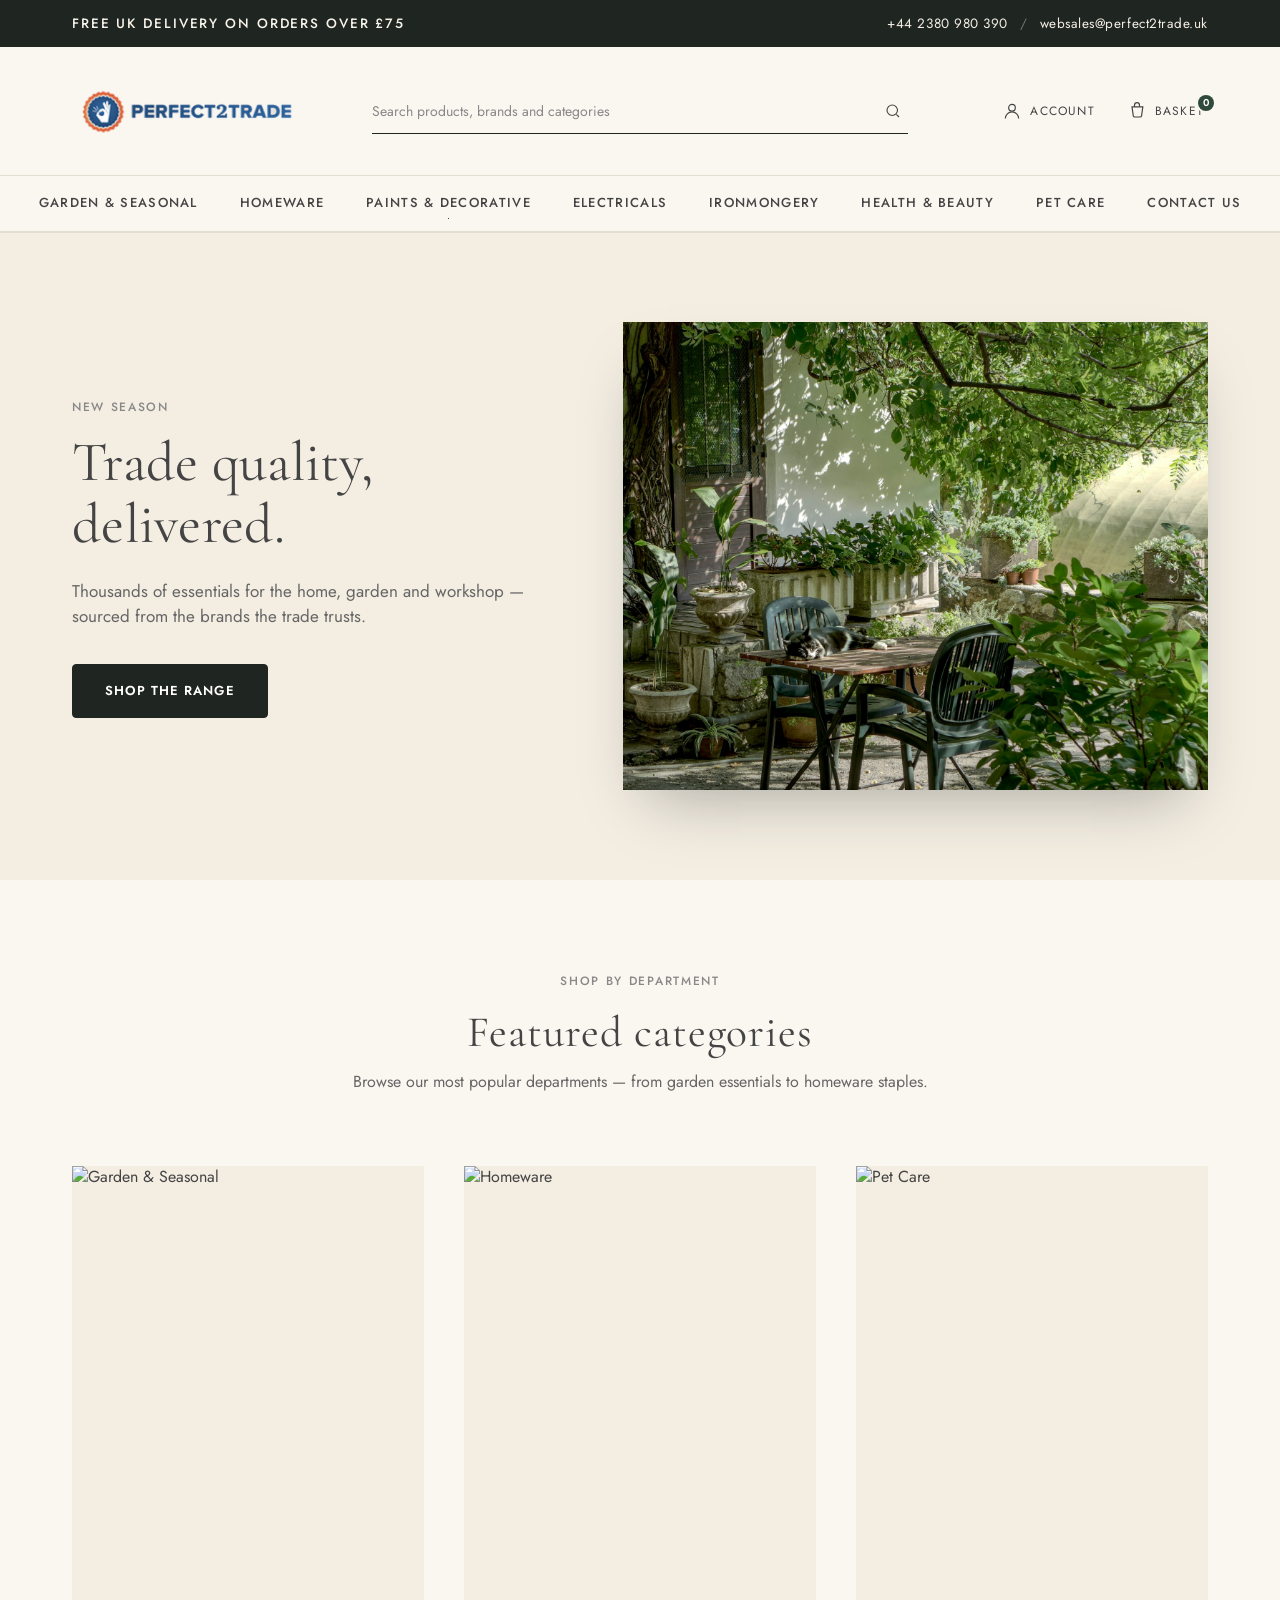
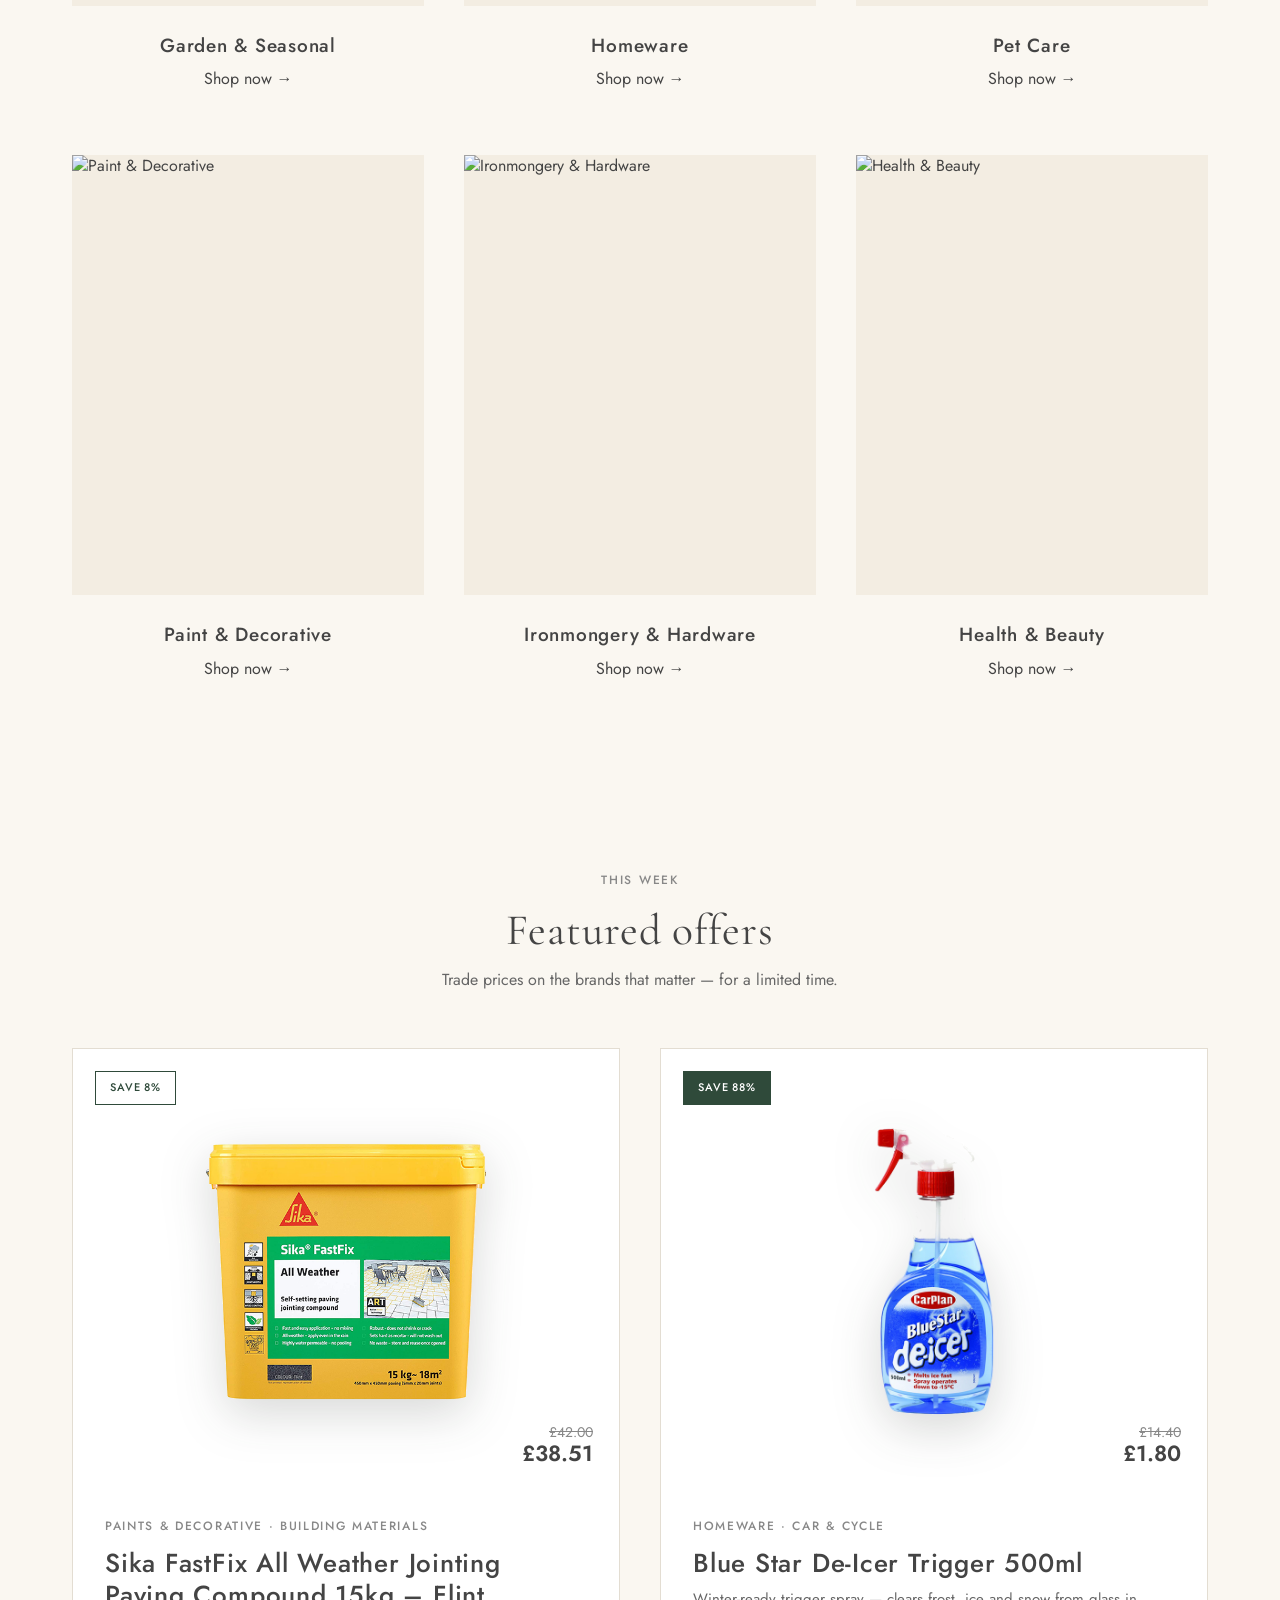
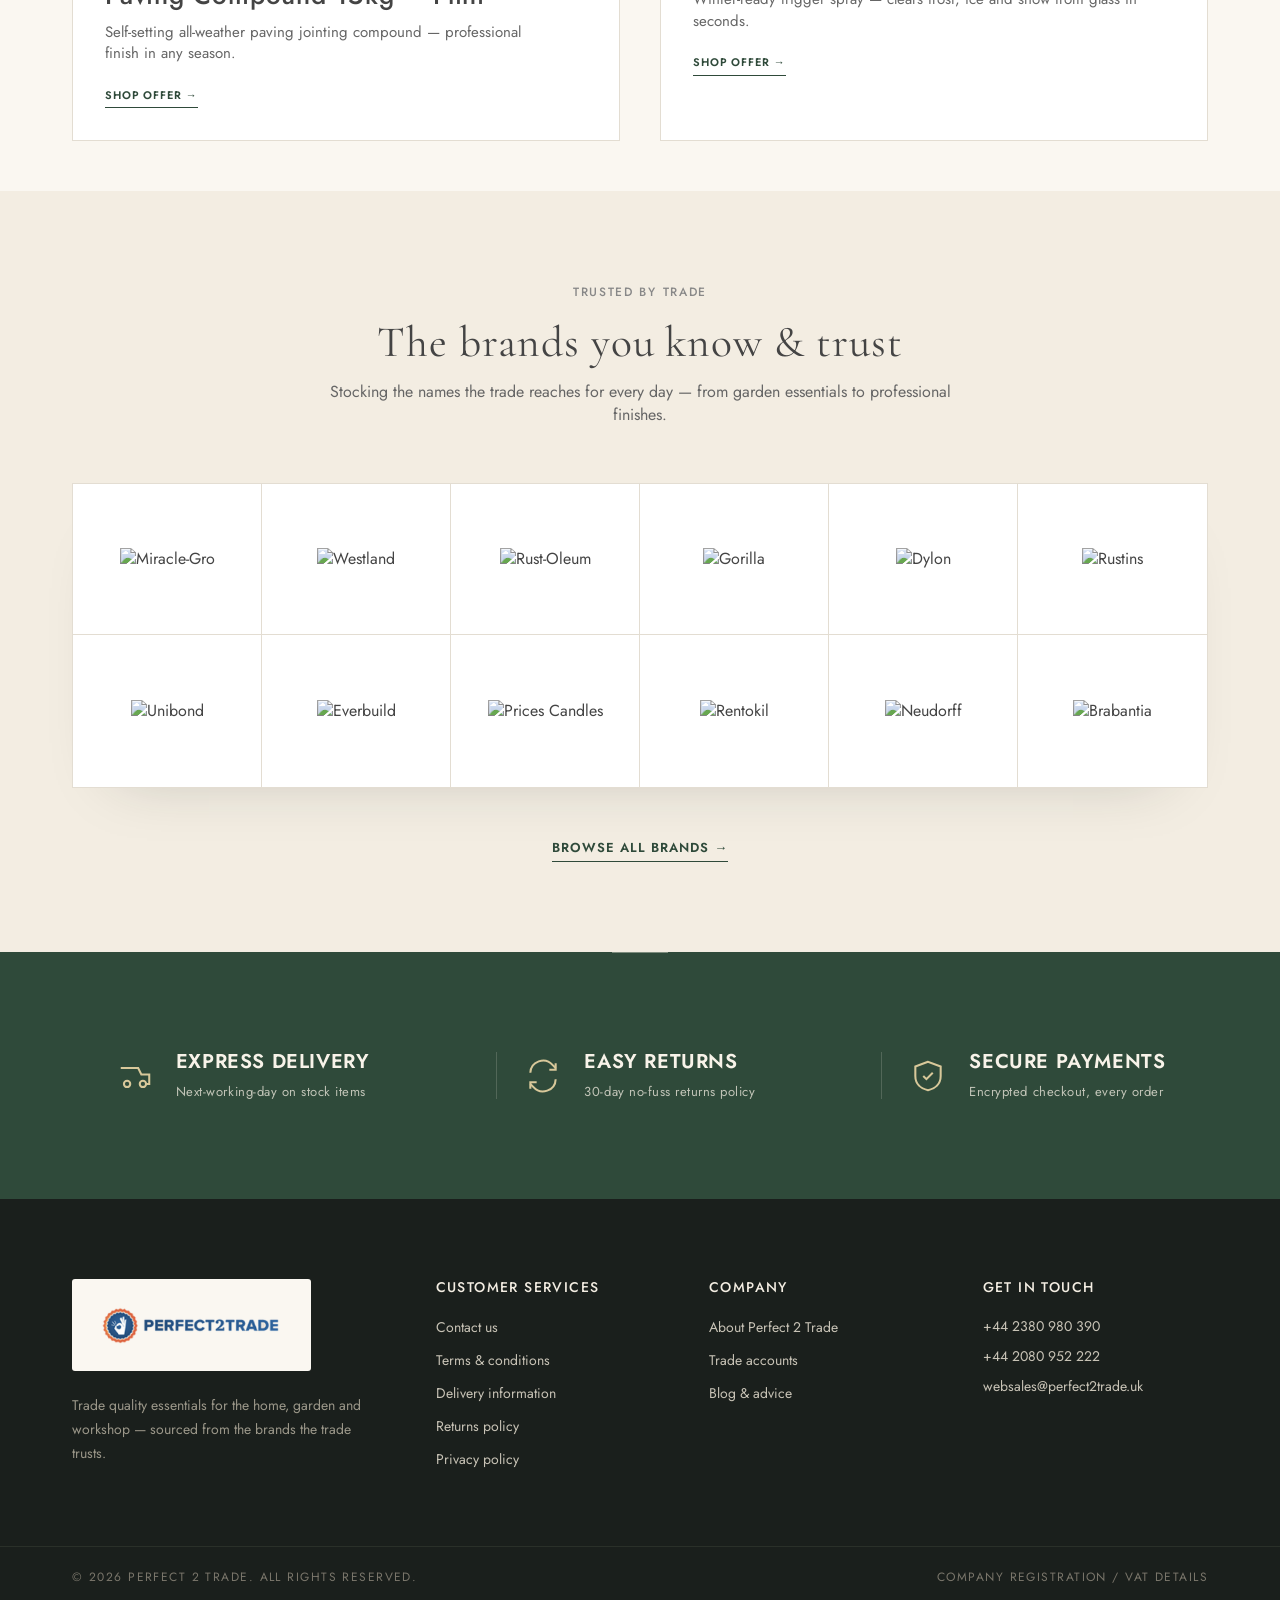
==== commit 43d7faf5: "Cache-bust new logo, sharpen downscaled rendering Bumped CSS to ?v=2026051458 across all pages and a" ====
--- a/homepage-redesign/bootstrap-port/index.html
+++ b/homepage-redesign/bootstrap-port/index.html
@@ -40,7 +40,7 @@
     </button>
 
     <a href="#" class="logo">
-      <img src="../assets/p2logo.png" alt="Perfect 2 Trade" class="logo__img" />
+      <img src="../assets/p2logo.png?v=2" alt="Perfect 2 Trade" class="logo__img" />
     </a>
 
     <form class="search" role="search">
@@ -606,7 +606,7 @@
   <div class="container footer__grid">
     <div class="footer__col footer__col--brand">
       <a href="#" class="footer-logo" aria-label="Perfect 2 Trade">
-        <img src="../assets/p2logo.png" alt="Perfect 2 Trade" class="footer-logo__img" />
+        <img src="../assets/p2logo.png?v=2" alt="Perfect 2 Trade" class="footer-logo__img" />
       </a>
       <p>Trade quality essentials for the home, garden and workshop &mdash; sourced from the brands the trade trusts.</p>
     </div>
--- a/homepage-redesign/bootstrap-port/styles.css
+++ b/homepage-redesign/bootstrap-port/styles.css
@@ -1,6 +1,6 @@
 /* ============================================================
    Perfect 2 Trade — homepage redesign
-   Typography & spacing inspired by coxandcox.co.uk
+   Typography & spacing inspired by editorial-led homewares brands
    ============================================================ */
 
 :root {
@@ -31,11 +31,11 @@
 html, body {
   margin: 0;
   background: var(--paper);
-  color: #444;                 /* Cox & Cox body colour — medium charcoal */
+  color: #444;                 /* body colour — medium charcoal */
   font-family: var(--sans);
   font-weight: 400;
-  font-size: 16px;             /* Cox & Cox body size */
-  line-height: 1.43;           /* Cox & Cox line-height — 22.86 / 16 */
+  font-size: 16px;             /* body size */
+  line-height: 1.43;           /* line-height — 22.86 / 16 */
   -webkit-font-smoothing: antialiased;
   overflow-x: hidden;
 }
@@ -54,7 +54,7 @@
   padding-right: var(--gutter);
 }
 
-/* Typographic primitives — Cox & Cox dual-font system:
+/* Typographic primitives — dual-font system:
    - Display headings (H1, H2) use the serif (Baskerville role)
    - Utility headings (H3, H4, H5) and everything else use the sans (Gill Sans role)
    - Letter-spacing is mostly normal; only labels/eyebrows/buttons get tracking
@@ -127,7 +127,7 @@
   margin-right: auto;
 }
 
-/* Buttons — Cox & Cox-style: UPPERCASE sans, weight 600, modest tracking */
+/* Buttons — UPPERCASE sans, weight 600, modest tracking */
 .btn {
   display: inline-block;
   padding: 16px 32px;
@@ -204,6 +204,8 @@
   height: 76px;
   width: auto;
   display: block;
+  /* Hint the browser to use higher-quality downscaling for the high-res source */
+  image-rendering: -webkit-optimize-contrast;
 }
 .logo__img--footer {
   height: 92px;
@@ -222,6 +224,7 @@
   padding: 14px 22px;
   box-sizing: content-box;
   border-radius: 3px;
+  image-rendering: -webkit-optimize-contrast;
 }
 
 /* Search */
@@ -1063,7 +1066,7 @@
 
 /* Tablet ---------------------------------------------------------------- */
 @media (max-width: 768px) {
-  /* Cox & Cox-style single-row header: burger + search-icon | logo (centred) | icons */
+  /* Mobile single-row header: burger + search-icon | logo (centred) | icons */
   .header__inner {
     grid-template-columns: auto auto 1fr auto;
     grid-template-areas: "burger searchbtn logo actions";
@@ -2424,7 +2427,7 @@
   margin-bottom: 8px;
 }
 
-/* Reusable select component (Cox & Cox-style: hairline, sans, chevron) */
+/* Reusable select component — hairline, sans, chevron */
 .select {
   position: relative;
   display: block;
@@ -2662,6 +2665,38 @@
   .qty { height: 46px; }
   .btn--cart { min-width: 160px; padding: 14px 18px; }
   .product-info__group > summary { padding: 18px 0; font-size: 12px; }
+
+  /* Sticky add-to-basket bar — only on product pages */
+  body.product-page { padding-bottom: 88px; }
+  body.product-page .product__buy {
+    position: fixed;
+    left: 0;
+    right: 0;
+    bottom: 0;
+    z-index: 90;
+    margin: 0;
+    padding: 10px 14px env(safe-area-inset-bottom, 10px);
+    flex-direction: row;
+    flex-wrap: nowrap;
+    align-items: stretch;
+    gap: 10px;
+    background: var(--paper);
+    border-top: 1px solid var(--line);
+    box-shadow: 0 -4px 14px rgba(31, 38, 34, .06);
+  }
+  body.product-page .product__buy .qty {
+    flex: 0 0 auto;
+    height: 48px;
+    align-self: stretch;
+  }
+  body.product-page .product__buy .btn--cart {
+    flex: 1 1 auto;
+    min-width: 0;
+    width: auto;
+    padding: 14px 16px;
+  }
+  /* Don't let cart modal sit beneath the sticky bar — modal is z:200, bar z:90 (modal wins) */
+  body.menu-open .product__buy { z-index: 80; }
 }
 @media (max-width: 480px) {
   .product-specs { grid-template-columns: 1fr; gap: 4px 0; }
@@ -2669,6 +2704,10 @@
   .product__buy { flex-direction: column; }
   .qty { align-self: flex-start; }
   .btn--cart { width: 100%; }
+  /* Re-assert horizontal row for the sticky bar at small phones */
+  body.product-page .product__buy { flex-direction: row; padding: 8px 12px env(safe-area-inset-bottom, 8px); }
+  body.product-page .product__buy .qty { align-self: stretch; }
+  body.product-page .product__buy .btn--cart { width: auto; padding: 12px 14px; font-size: 12.5px; }
 }
 
 /* ============================================================
@@ -3229,18 +3268,18 @@
   font-family: var(--sans);
   font-size: 10px;
   font-weight: 600;
-  letter-spacing: 0.14em;
+  letter-spacing: 0.16em;
   text-transform: uppercase;
   color: var(--accent);
-  margin-bottom: 2px;
+  margin-bottom: 4px;
 }
 .cart-modal__product h3 {
   font-family: var(--sans);
   font-weight: 500;
   font-size: 14px;
-  line-height: 1.35;
-  letter-spacing: 0.02em;
-  color: #444;
+  line-height: 1.4;
+  letter-spacing: 0.01em;
+  color: var(--ink);
   margin: 0 0 6px;
 }
 .cart-modal__qty,
@@ -3283,9 +3322,9 @@
 .cart-modal__actions {
   display: flex;
   align-items: stretch;
-  gap: 10px;
+  gap: 8px;
   width: 100%;
-  max-width: 300px;
+  max-width: 320px;
 }
 .cart-modal__actions .btn {
   flex: 1 1 0;
@@ -3293,52 +3332,100 @@
   align-items: center;
   justify-content: center;
   text-align: center;
-  padding: 11px 12px;
-  min-height: 42px;
-  font-size: 11px;
-  letter-spacing: 0.06em;
-  line-height: 1.15;
-}
-
+  padding: 10px 12px;
+  min-height: 40px;
+  font-size: 10.5px;
+  letter-spacing: 0.10em;
+  line-height: 1.2;
+}
+
+/* Soft hairline separating the actions row from the related products section */
+.cart-modal__related {
+  margin-top: 28px;
+  padding-top: 24px;
+  border-top: 1px solid var(--line);
+}
 .cart-modal__related h2 {
   text-align: center;
-  margin: 0 0 22px;
-  font-size: clamp(18px, 1.9vw, 22px);
+  margin: 0 0 20px;
+  font-size: clamp(17px, 1.9vw, 21px);
   font-family: var(--serif);
   font-weight: 500;
   letter-spacing: 0.01em;
   color: var(--ink);
+  line-height: 1.25;
 }
 .cart-modal__related .product-grid {
   grid-template-columns: repeat(3, minmax(0, 1fr));
-  gap: 22px;
-}
+  gap: 16px;
+}
+
+/* Treat each related card as a single bordered unit (image + body + button) */
 .cart-modal__related .product-grid li {
   display: flex;
   flex-direction: column;
-}
+  background: #fff;
+  border: 1px solid var(--line);
+  transition: border-color .2s ease;
+}
+.cart-modal__related .product-grid li:hover { border-color: #c9c1b3; }
 .cart-modal__related .product-grid li:nth-child(4) { display: none; }
 .cart-modal__related .product-card { flex: 1 1 auto; }
-.cart-modal__related .product-card__image { padding: 16px; }
-.cart-modal__related .product-card__body { padding: 12px 6px 8px; gap: 4px; }
-.cart-modal__related .product-card__body h3 { font-size: 13px; line-height: 1.35; margin-bottom: 4px; }
-.cart-modal__related .product-card__body .eyebrow { font-size: 9.5px; margin-bottom: 3px; letter-spacing: 0.12em; }
-.cart-modal__related .product-card__price { gap: 6px; flex-wrap: wrap; }
-.cart-modal__related .product-card__price .was { font-size: 12px; }
-.cart-modal__related .product-card__price .now { font-size: 14px; }
-.cart-modal__related .product-card__price .vat { font-size: 10.5px; }
-.cart-modal__related .product-card__badge { top: 8px; left: 8px; padding: 3px 7px; font-size: 9px; letter-spacing: 0.08em; }
+.cart-modal__related .product-card__image {
+  border: 0;
+  border-bottom: 1px solid var(--line);
+  padding: 14px;
+}
+.cart-modal__related .product-card__body {
+  padding: 12px 14px 4px;
+  gap: 6px;
+}
+.cart-modal__related .product-card__body .eyebrow {
+  font-family: var(--sans);
+  font-size: 9.5px;
+  font-weight: 600;
+  letter-spacing: 0.16em;
+  color: var(--accent);
+  margin: 0;
+}
+.cart-modal__related .product-card__body h3 {
+  font-size: 13px;
+  line-height: 1.4;
+  margin: 0;
+  color: var(--ink);
+  font-weight: 500;
+  letter-spacing: 0.01em;
+}
+.cart-modal__related .product-card__price {
+  gap: 6px;
+  flex-wrap: wrap;
+  align-items: baseline;
+  margin-top: 2px;
+}
+.cart-modal__related .product-card__price .was { font-size: 12px; color: #999; }
+.cart-modal__related .product-card__price .now { font-size: 14.5px; font-weight: 600; color: var(--ink); }
+.cart-modal__related .product-card__price .vat { font-size: 10.5px; color: var(--muted); }
+.cart-modal__related .product-card__badge {
+  top: 10px;
+  left: 10px;
+  padding: 3px 8px;
+  font-size: 9px;
+  letter-spacing: 0.10em;
+  background: #fff;
+  color: var(--accent);
+  border-color: var(--accent);
+}
 
 /* Add-to-cart button on related product cards within the modal */
 .product-card__atc {
   display: block;
-  width: 100%;
-  margin-top: 10px;
-  padding: 10px 12px;
-  font-family: var(--sans);
-  font-size: 10.5px;
+  width: calc(100% - 28px);
+  margin: 10px 14px 14px;
+  padding: 9px 12px;
+  font-family: var(--sans);
+  font-size: 10px;
   font-weight: 600;
-  letter-spacing: 0.10em;
+  letter-spacing: 0.12em;
   text-transform: uppercase;
   border: 1px solid var(--ink);
   background: transparent;
@@ -3354,26 +3441,26 @@
 }
 
 @media (max-width: 900px) {
-  .cart-modal__related .product-grid { grid-template-columns: repeat(2, minmax(0, 1fr)); gap: 16px; }
+  .cart-modal__related .product-grid { grid-template-columns: repeat(2, minmax(0, 1fr)); gap: 14px; }
   .cart-modal__related .product-grid li:nth-child(n+3) { display: none; }
 }
 @media (max-width: 768px) {
   .cart-modal { padding: 0; align-items: stretch; }
   .cart-modal__panel { min-height: 100%; max-height: 100vh; padding: 48px 18px 22px; max-width: none; }
   .cart-modal__close { top: 10px; right: 10px; width: 30px; height: 30px; }
-  .cart-modal__success { padding: 12px 16px; font-size: 13px; gap: 10px; margin-bottom: 18px; }
+  .cart-modal__success { padding: 12px 16px; font-size: 13px; gap: 10px; margin-bottom: 20px; }
   .cart-modal__success svg { width: 16px; height: 16px; }
 
   .cart-modal__summary {
     grid-template-columns: 1fr;
-    gap: 14px;
-    margin-bottom: 22px;
-    padding-bottom: 18px;
+    gap: 16px;
+    margin-bottom: 20px;
+    padding-bottom: 20px;
   }
   .cart-modal__product {
     border-right: 0;
     padding-right: 0;
-    padding-bottom: 16px;
+    padding-bottom: 18px;
     border-bottom: 1px solid var(--line);
     gap: 14px;
   }
@@ -3381,28 +3468,43 @@
   .cart-modal__product h3 { font-size: 13.5px; }
   .cart-modal__qty, .cart-modal__unit { font-size: 12px; line-height: 1.5; }
 
-  .cart-modal__totals { padding-left: 0; flex-direction: row; flex-wrap: wrap; align-items: center; justify-content: space-between; gap: 8px 14px; text-align: left; }
+  .cart-modal__totals {
+    padding-left: 0;
+    display: grid;
+    grid-template-columns: 1fr auto;
+    align-items: center;
+    gap: 8px 14px;
+    text-align: left;
+  }
   .cart-modal__basket-icon { display: none; }
   .cart-modal__items { font-size: 12.5px; }
-  .cart-modal__total { margin: 0; font-size: 13px; }
+  .cart-modal__total { margin: 0; font-size: 13px; text-align: right; }
   .cart-modal__total strong { font-size: 14.5px; }
-  .cart-modal__actions { max-width: none; flex: 1 0 100%; margin-top: 6px; gap: 8px; }
-  .cart-modal__actions .btn { padding: 12px 10px; min-height: 44px; font-size: 11px; }
-
-  .cart-modal__related h2 { font-size: 17px; margin-bottom: 14px; }
-  .cart-modal__related .product-grid { grid-template-columns: repeat(2, minmax(0, 1fr)); gap: 14px; }
+  .cart-modal__actions { max-width: none; grid-column: 1 / -1; margin-top: 8px; gap: 8px; }
+  .cart-modal__actions .btn { padding: 11px 10px; min-height: 42px; font-size: 10.5px; }
+
+  /* Related products section on mobile */
+  .cart-modal__related { margin-top: 24px; padding-top: 20px; }
+  .cart-modal__related h2 { font-size: 16px; margin-bottom: 14px; }
+  .cart-modal__related .product-grid { grid-template-columns: repeat(2, minmax(0, 1fr)); gap: 12px; }
   .cart-modal__related .product-grid li:nth-child(n+3) { display: none; }
   .cart-modal__related .product-card__image { padding: 12px; }
-  .cart-modal__related .product-card__body h3 { font-size: 12.5px; }
-  .product-card__atc { padding: 9px 10px; font-size: 10px; margin-top: 8px; }
+  .cart-modal__related .product-card__body { padding: 10px 12px 4px; gap: 4px; }
+  .cart-modal__related .product-card__body h3 { font-size: 12.5px; line-height: 1.35; }
+  .cart-modal__related .product-card__body .eyebrow { font-size: 9px; letter-spacing: 0.14em; }
+  .cart-modal__related .product-card__price .now { font-size: 13.5px; }
+  .cart-modal__related .product-card__price .was { font-size: 11.5px; }
+  .cart-modal__related .product-card__badge { top: 8px; left: 8px; padding: 2px 7px; font-size: 8.5px; }
+  .product-card__atc { margin: 8px 12px 12px; width: calc(100% - 24px); padding: 8px 10px; font-size: 9.5px; letter-spacing: 0.10em; }
 }
 @media (max-width: 420px) {
   .cart-modal__panel { padding: 46px 14px 18px; }
   .cart-modal__related .product-grid { gap: 10px; }
   .cart-modal__related .product-card__image { padding: 10px; }
+  .cart-modal__related .product-card__body { padding: 9px 10px 4px; }
   .cart-modal__related .product-card__body h3 { font-size: 12px; line-height: 1.3; }
   .cart-modal__related .product-card__price .now { font-size: 13px; }
-  .product-card__atc { padding: 8px 8px; font-size: 9.5px; letter-spacing: 0.08em; margin-top: 6px; }
+  .product-card__atc { margin: 7px 10px 10px; width: calc(100% - 20px); padding: 7px 8px; font-size: 9px; letter-spacing: 0.08em; }
 }
 
 /* ============================================================
@@ -3920,6 +4022,125 @@
 }
 .cart-totals__perks svg { color: var(--accent); flex-shrink: 0; }
 
+/* Calculate-shipping toggle (lives inside .cart-totals__note) */
+.cart-totals__calc-toggle {
+  background: transparent;
+  border: 0;
+  padding: 0;
+  font-family: var(--sans);
+  font-size: inherit;
+  font-weight: 500;
+  color: var(--accent);
+  cursor: pointer;
+  display: inline-flex;
+  align-items: center;
+  gap: 6px;
+  letter-spacing: 0.02em;
+  border-bottom: 1px solid var(--accent);
+  padding-bottom: 1px;
+  transition: opacity .2s ease;
+}
+.cart-totals__calc-toggle:hover { opacity: .75; }
+.cart-totals__calc-toggle[aria-expanded="true"] { opacity: .6; }
+.cart-totals__calc-toggle svg { flex-shrink: 0; }
+
+/* Calculate-shipping form panel */
+.calc-shipping {
+  margin-top: 14px;
+  padding-top: 14px;
+  border-top: 1px solid var(--line);
+  animation: calcShippingIn .22s ease;
+}
+.calc-shipping[hidden] { display: none; }
+
+@keyframes calcShippingIn {
+  from { opacity: 0; transform: translateY(-4px); }
+  to   { opacity: 1; transform: translateY(0); }
+}
+
+.calc-shipping__form {
+  display: flex;
+  flex-direction: column;
+  gap: 14px;
+}
+.calc-shipping__field {
+  display: flex;
+  flex-direction: column;
+  gap: 6px;
+}
+.calc-shipping__field label {
+  font-family: var(--sans);
+  font-size: 12px;
+  font-weight: 500;
+  color: #444;
+  letter-spacing: 0.04em;
+}
+.calc-shipping__optional {
+  color: var(--muted);
+  font-weight: 400;
+  letter-spacing: 0.02em;
+}
+.calc-shipping__required {
+  color: var(--accent);
+  font-weight: 600;
+  margin-left: 1px;
+}
+.calc-shipping__field input,
+.calc-shipping__field .select__field {
+  width: 100%;
+  padding: 11px 14px;
+  font-family: var(--sans);
+  font-size: 14px;
+  font-weight: 400;
+  color: #444;
+  background: #fff;
+  border: 1px solid var(--line);
+  border-radius: 0;
+  outline: none;
+  transition: border-color .2s ease;
+}
+.calc-shipping__field input:focus,
+.calc-shipping__field .select__field:focus {
+  border-color: var(--ink);
+}
+.calc-shipping__field .select {
+  max-width: none;
+}
+.calc-shipping__field .select__field {
+  border: 1px solid var(--line);
+  padding: 11px 40px 11px 14px;
+  font-size: 14px;
+}
+.calc-shipping__field .select__field:hover,
+.calc-shipping__field .select__field:focus-visible {
+  border-color: var(--ink);
+  box-shadow: none;
+}
+.calc-shipping__field .select__chevron {
+  right: 14px;
+}
+.calc-shipping__actions {
+  display: flex;
+  justify-content: flex-end;
+  margin-top: 4px;
+}
+.calc-shipping__submit {
+  min-width: 110px;
+}
+
+/* Mobile tweaks */
+@media (max-width: 768px) {
+  .calc-shipping { margin-top: 12px; padding-top: 12px; }
+  .calc-shipping__form { gap: 12px; }
+  .calc-shipping__field label { font-size: 11.5px; }
+  .calc-shipping__field input,
+  .calc-shipping__field .select__field { padding: 10px 12px; font-size: 16px; }
+  .calc-shipping__field .select__field { padding-right: 36px; }
+}
+
+/* Sticky mobile checkout bar — hidden on desktop */
+.cart-sticky-checkout { display: none; }
+
 /* Cart page — responsive */
 @media (max-width: 1024px) {
   .cart-page__inner {
@@ -3930,9 +4151,14 @@
 }
 
 @media (max-width: 768px) {
-  /* Header */
-  .cart-header { padding: clamp(20px, 5vw, 32px) 0 clamp(14px, 3vw, 22px); }
-  .cart-header__title { font-size: clamp(28px, 8vw, 38px); margin-bottom: 18px; }
+  /* Header — tighter, eyebrow hidden to save space */
+  .cart-header { padding: 18px 0 12px; }
+  .cart-header .eyebrow { display: none; }
+  .cart-header__title { font-size: clamp(26px, 7vw, 32px); margin-bottom: 14px; }
+
+  /* Cart page wrapper */
+  .cart-page { padding: 8px 0 24px; }
+  .cart-page__inner { gap: 22px; }
 
   /* Checkout steps — compact */
   .checkout-steps { gap: 6px; }
@@ -3952,13 +4178,15 @@
       "info  remove"
       "qty   sub";
     column-gap: 14px;
-    row-gap: 14px;
-    padding: 22px 0;
+    row-gap: 8px;
+    padding: 10px 0;
     border-bottom: 1px solid var(--line);
     align-items: center;
     width: 100%;
   }
-  .cart-line:first-child { padding-top: 18px; }
+  .cart-line:first-child { padding-top: 10px; }
+  .cart-line:last-child { padding-bottom: 12px; }
+  .cart-line__subtotal .cart-line__vat { display: none; }
   .cart-line > td {
     padding: 0;
     border-bottom: 0;
@@ -3968,21 +4196,21 @@
   .cart-line > td.cart-line__product {
     grid-area: info;
     display: flex;
-    gap: 14px;
+    gap: 12px;
     align-items: flex-start;
   }
   .cart-line__img {
-    flex: 0 0 78px;
-    width: 78px;
-    height: 78px;
-    padding: 6px;
-  }
-  .cart-line__info { gap: 3px; }
+    flex: 0 0 70px;
+    width: 70px;
+    height: 70px;
+    padding: 5px;
+  }
+  .cart-line__info { gap: 2px; }
   .cart-line__info .eyebrow { font-size: 10px; }
-  .cart-line__name { font-size: 14px; line-height: 1.35; letter-spacing: 0.01em; }
+  .cart-line__name { font-size: 13.5px; line-height: 1.3; letter-spacing: 0.01em; }
   .cart-line__meta { font-size: 10.5px; margin-top: 2px; }
 
-  /* Hide separate unit-price row on mobile (subtotal/qty makes it derivable) */
+  /* Hide separate unit-price row on mobile */
   .cart-line > td.cart-line__price { display: none; }
 
   .cart-line__remove {
@@ -3999,28 +4227,103 @@
     justify-self: end;
     text-align: right;
   }
-  .cart-line__subtotal .cart-line__amount { font-size: 18px; }
-
-  /* Actions */
-  .cart-actions { gap: 10px; margin-top: 22px; }
-  .cart-actions .btn { flex: 1 0 100%; }
-
-  /* Coupon */
-  .cart-coupon { margin-top: 22px; }
-  .cart-coupon > summary { padding: 14px 16px; font-size: 12.5px; }
+  .cart-line__subtotal .cart-line__amount { font-size: 17px; }
+
+  /* Actions — stacked, compact */
+  .cart-actions { gap: 8px; margin-top: 14px; }
+  .cart-actions .btn { flex: 1 0 100%; padding: 12px 18px; }
+
+  /* Coupon — compact card */
+  .cart-coupon { margin-top: 14px; }
+  .cart-coupon > summary { padding: 13px 14px; font-size: 12.5px; }
   .cart-coupon__label { gap: 10px; }
   .cart-coupon__label em { display: none; }
-  .cart-coupon__body { flex-direction: column; padding: 0 16px 16px; }
+  .cart-coupon__body { flex-direction: column; padding: 0 14px 14px; }
 
   /* Totals card */
-  .cart-totals { padding: 22px 18px; }
-  .cart-totals__title { font-size: 11px; margin-bottom: 14px; padding-bottom: 14px; }
-  .cart-totals__row { padding: 12px 0; font-size: 13px; }
-  .cart-totals__row--grand .cart-totals__value strong { font-size: 20px; }
-  .cart-totals__shipping { padding: 14px 0 4px; }
-  .cart-totals__cta { padding: 15px 18px; margin-top: 14px; }
-  .cart-shipping__option { padding: 10px 8px; gap: 10px; }
-  .cart-shipping__note { font-size: 11px; }
+  .cart-totals { padding: 18px 14px; }
+  .cart-totals__title { font-size: 11px; margin-bottom: 12px; padding-bottom: 12px; }
+  .cart-totals__row { padding: 10px 0; font-size: 13px; }
+  .cart-totals__row--grand { padding: 14px 0; }
+  .cart-totals__row--grand > span:first-child { font-size: 12px; color: var(--accent); }
+  .cart-totals__row--grand .cart-totals__value strong { font-size: 22px; color: var(--accent); }
+  .cart-totals__shipping { padding: 10px 0 2px; }
+  .cart-totals__shipping-label { margin-bottom: 10px; }
+  .cart-totals__cta { padding: 15px 18px; margin-top: 10px; }
+  .cart-totals__perks { margin: 14px 0 0; padding: 14px 0 0; gap: 8px; }
+  .cart-totals__perks li { font-size: 11.5px; }
+  .cart-shipping { gap: 2px; margin-bottom: 8px; }
+  .cart-shipping__option { padding: 8px 6px; gap: 10px; }
+  .cart-shipping__text { gap: 2px; }
+  .cart-shipping__name { font-size: 12.5px; }
+  .cart-shipping__note { font-size: 11px; line-height: 1.4; }
+  .cart-shipping__price { font-size: 12.5px; }
+  .cart-totals__note { font-size: 11px; }
+
+  /* Hide the in-card CTA on mobile (replaced by sticky bar) */
+  .cart-totals__cta { display: none; }
+
+  /* Sticky checkout bar pinned to bottom of viewport */
+  .cart-sticky-checkout {
+    display: flex;
+    position: fixed;
+    bottom: 0;
+    left: 0;
+    right: 0;
+    z-index: 90;
+    align-items: center;
+    gap: 14px;
+    padding: 10px 14px calc(10px + env(safe-area-inset-bottom));
+    background: #fff;
+    border-top: 1px solid var(--line);
+    box-shadow: 0 -8px 24px -12px rgba(31, 38, 34, .18);
+  }
+  .cart-sticky-checkout__total {
+    display: flex;
+    flex-direction: column;
+    gap: 1px;
+    flex-shrink: 0;
+    min-width: 0;
+  }
+  .cart-sticky-checkout__label {
+    font-family: var(--sans);
+    font-size: 10px;
+    font-weight: 500;
+    letter-spacing: 0.12em;
+    text-transform: uppercase;
+    color: var(--muted);
+    line-height: 1.2;
+  }
+  .cart-sticky-checkout__label em {
+    font-style: normal;
+    letter-spacing: 0.04em;
+    text-transform: none;
+  }
+  .cart-sticky-checkout__amount {
+    font-family: var(--sans);
+    font-size: 20px;
+    font-weight: 600;
+    color: var(--accent);
+    line-height: 1.1;
+    letter-spacing: 0.005em;
+  }
+  .cart-sticky-checkout__btn {
+    flex: 1;
+    padding: 15px 16px;
+    display: inline-flex;
+    align-items: center;
+    justify-content: center;
+    gap: 8px;
+    text-align: center;
+    min-height: 50px;
+  }
+
+  /* Push body up so trust band & footer aren't hidden behind the sticky bar.
+     Scoped via :has() so only the cart page is affected. */
+  body:has(.cart-sticky-checkout) {
+    padding-bottom: calc(80px + env(safe-area-inset-bottom));
+  }
+}
 }
 
 @media (max-width: 420px) {
